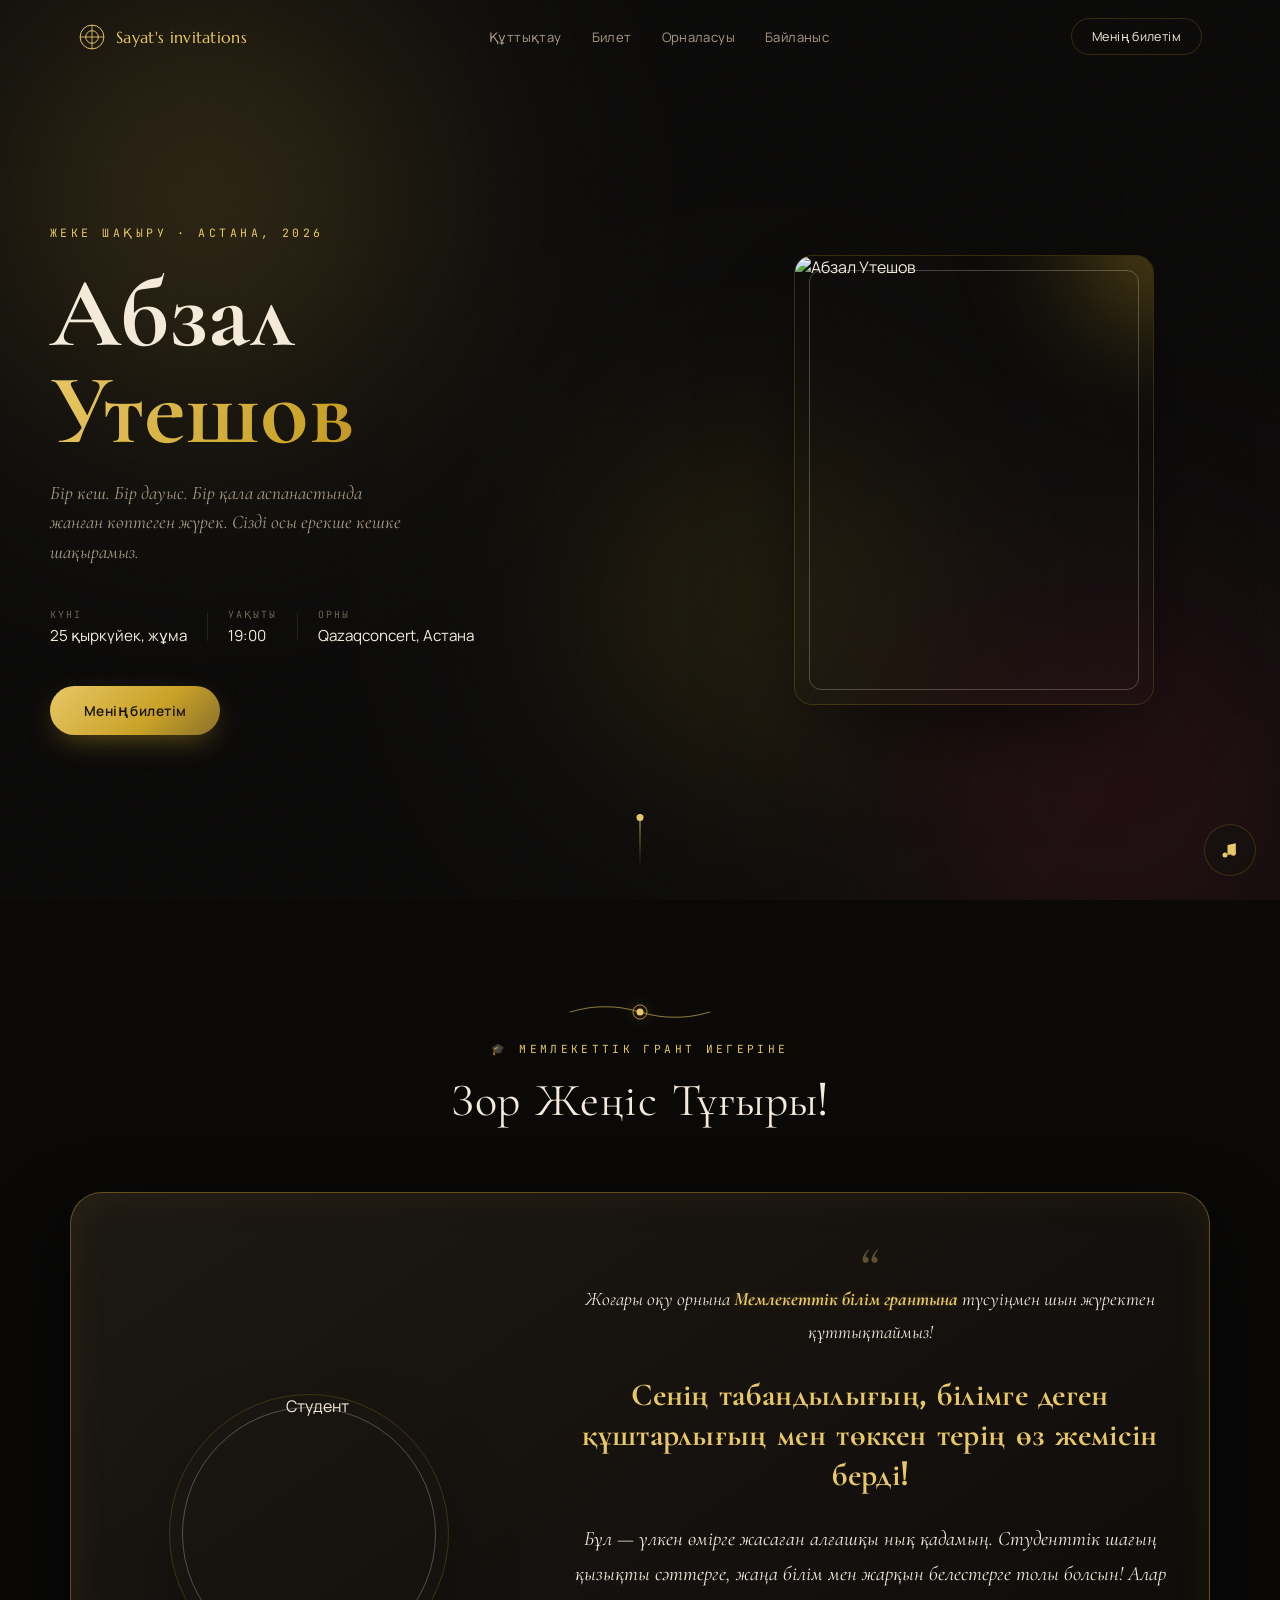
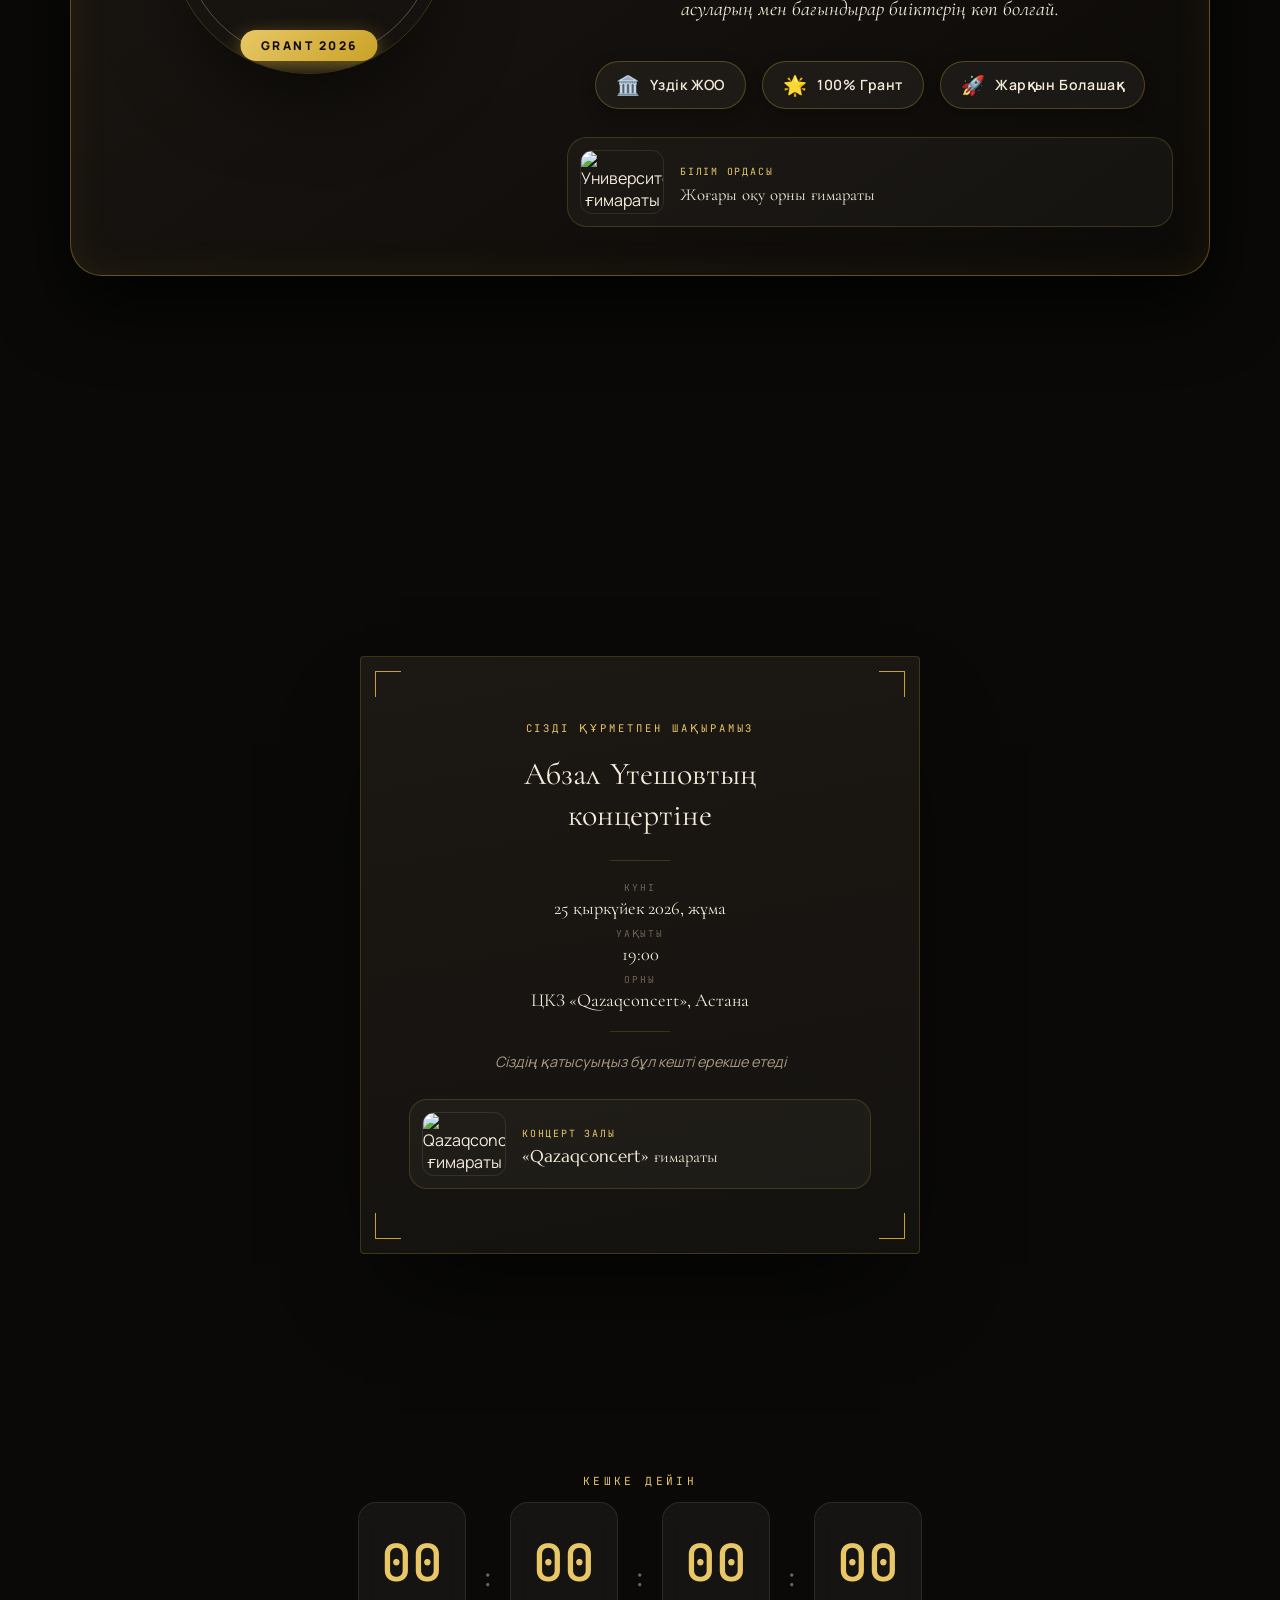
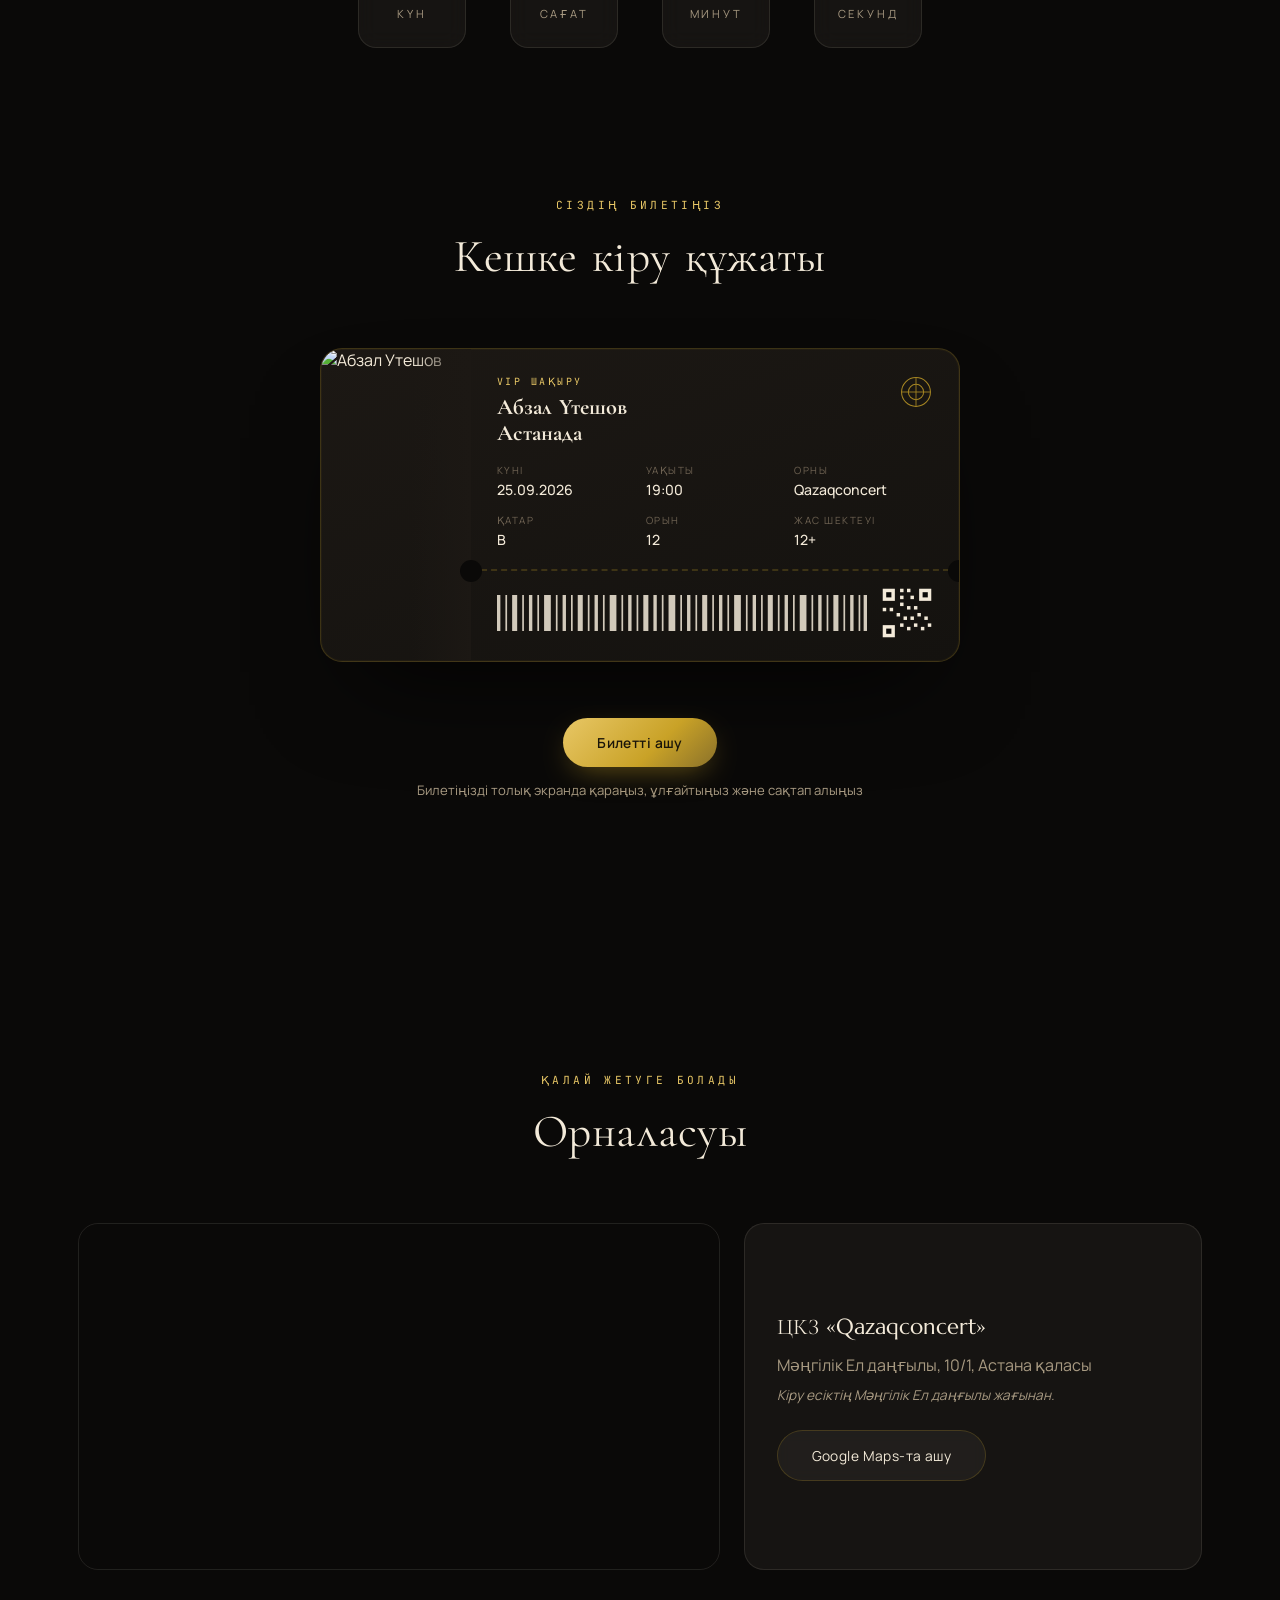
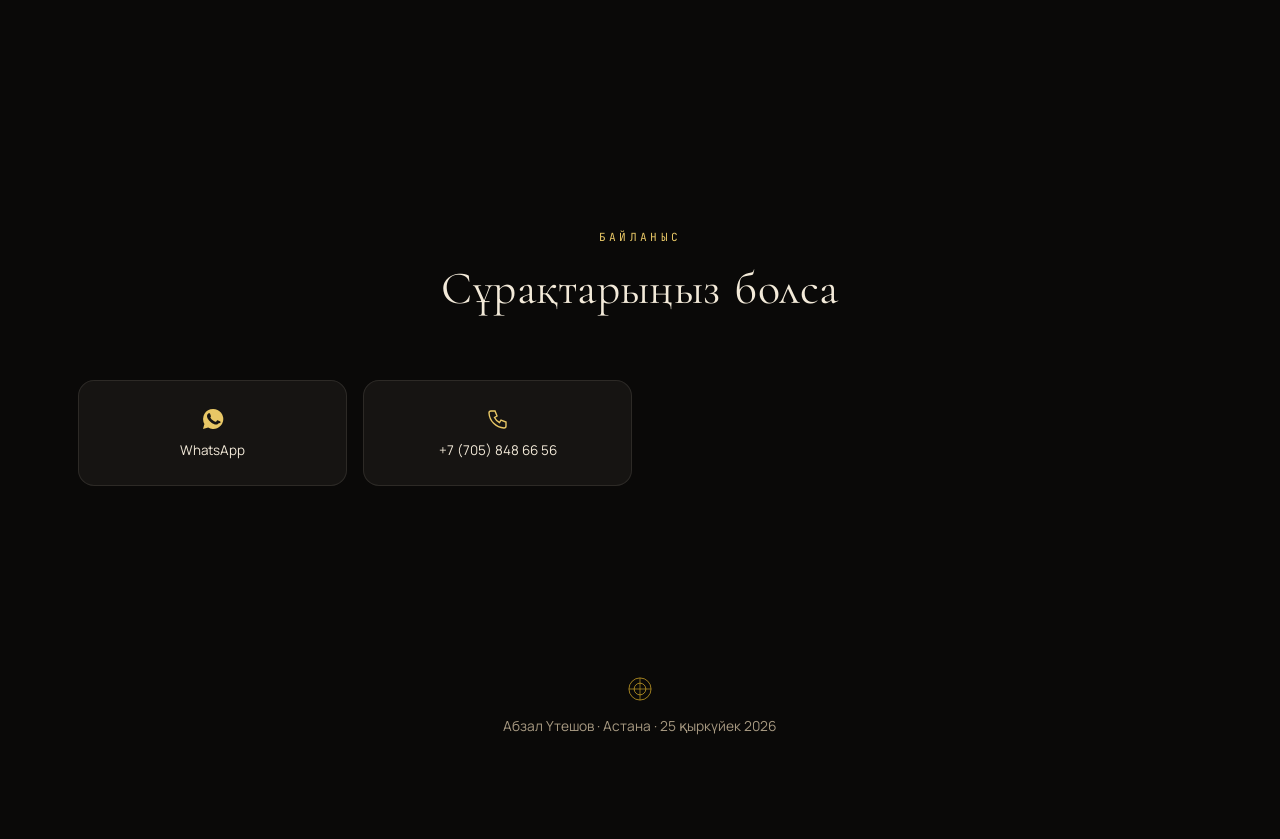
==== index.html @ de67fb32 "Add files via upload" ====
<!DOCTYPE html>
<html lang="kk">
<head>
<meta charset="UTF-8">
<meta name="viewport" content="width=device-width, initial-scale=1.0">
<title>Абзал Утешов — Астанада | Жеке шақыру</title>
<meta name="description" content="Абзал Утешовтың Астанадағы концертіне арналған жеке VIP шақыру.">
<link rel="preconnect" href="https://fonts.googleapis.com">
<link rel="preconnect" href="https://fonts.gstatic.com" crossorigin>
<link href="https://fonts.googleapis.com/css2?family=Marcellus&family=Cormorant+Garamond:ital,wght@0,400;0,500;0,600;1,500&family=Manrope:wght@300;400;500;600;700&family=JetBrains+Mono:wght@400;500&display=swap" rel="stylesheet">
<link rel="stylesheet" href="style.css">

<style>
  .congrats-section {
    position: relative;
    padding: 100px 20px;
    text-align: center;
  }
  
  .congrats-ornament {
    display: flex;
    justify-content: center;
    margin-bottom: 18px;
    opacity: 0.9;
    filter: drop-shadow(0 0 8px rgba(212, 175, 55, 0.4));
  }

  .luxury-grant-card {
    position: relative;
    background: linear-gradient(145deg, rgba(32, 27, 22, 0.9), rgba(12, 10, 8, 0.98));
    border: 1px solid rgba(212, 175, 55, 0.4);
    border-radius: 32px;
    padding: 48px 36px;
    box-shadow: 0 30px 70px rgba(0, 0, 0, 0.8), inset 0 0 40px rgba(212, 175, 55, 0.08);
    backdrop-filter: blur(16px);
  }

  .grant-badge-floating {
    position: absolute;
    bottom: 12px;
    left: 50%;
    transform: translateX(-50%);
    background: linear-gradient(135deg, var(--gold-light), var(--gold));
    color: #0d0a05;
    font-family: var(--font-body);
    font-weight: 800;
    font-size: 0.75rem;
    letter-spacing: 2.5px;
    padding: 7px 20px;
    border-radius: 24px;
    box-shadow: 0 6px 20px rgba(212, 175, 55, 0.5);
    white-space: nowrap;
    text-transform: uppercase;
  }

  .fh-quote-icon {
    font-family: var(--font-display);
    font-size: 4rem;
    line-height: 1;
    color: var(--gold-light);
    opacity: 0.35;
    margin-bottom: -22px;
  }

  .highlight-text {
    font-size: 1.2rem !important;
    color: var(--ivory) !important;
  }

  .highlight-text strong {
    color: var(--gold-light);
    font-weight: 700;
    text-shadow: 0 0 10px rgba(212, 175, 55, 0.3);
  }

  .grant-features {
    display: flex;
    justify-content: center;
    gap: 16px;
    margin-top: 34px;
    flex-wrap: wrap;
  }

  .gf-item {
    display: flex;
    align-items: center;
    gap: 10px;
    background: rgba(248, 244, 235, 0.05);
    border: 1px solid rgba(212, 175, 55, 0.3);
    padding: 10px 20px;
    border-radius: 30px;
    transition: all 0.35s ease;
    box-shadow: 0 4px 15px rgba(0, 0, 0, 0.3);
  }

  .gf-item:hover {
    border-color: var(--gold-light);
    background: rgba(212, 175, 55, 0.15);
    transform: translateY(-3px);
    box-shadow: 0 8px 20px rgba(212, 175, 55, 0.25);
  }

  .gf-icon {
    font-size: 1.2rem;
  }

  .gf-text {
    font-size: 0.88rem;
    color: var(--ivory);
    font-weight: 600;
    letter-spacing: 0.6px;
  }
</style>
</head>
<body>

<div class="preloader" id="preloader">
  <svg class="preloader-shanyrak" viewBox="0 0 200 200" width="120" height="120">
    <circle cx="100" cy="100" r="86" class="pl-ring pl-ring-1"/>
    <circle cx="100" cy="100" r="60" class="pl-ring pl-ring-2"/>
    <g class="pl-spokes">
      <line x1="100" y1="14" x2="100" y2="186"/>
      <line x1="14" y1="100" x2="186" y2="100"/>
      <line x1="38" y1="38" x2="162" y2="162"/>
      <line x1="162" y1="38" x2="38" y2="162"/>
    </g>
  </svg>
  <p class="preloader-label">Шақыру дайындалуда</p>
</div>

<div class="scroll-progress" id="scrollProgress"></div>

<div class="cursor-glow" id="cursorGlow"></div>

<div class="aurora-bg" aria-hidden="true">
  <div class="aurora-blob a1"></div>
  <div class="aurora-blob a2"></div>
  <div class="aurora-blob a3"></div>
  <div class="grain"></div>
</div>

<nav class="site-nav" id="siteNav">
  <div class="nav-inner">
    <a href="#hero" class="nav-emblem" aria-label="Басты бетке оралу">
      <svg viewBox="0 0 40 40" width="28" height="28"><circle cx="20" cy="20" r="17" fill="none" stroke="currentColor" stroke-width="1.4"/><circle cx="20" cy="20" r="9" fill="none" stroke="currentColor" stroke-width="1.4"/><line x1="20" y1="3" x2="20" y2="37" stroke="currentColor" stroke-width="1.2"/><line x1="3" y1="20" x2="37" y2="20" stroke="currentColor" stroke-width="1.2"/></svg>
      <span>Sayat's invitations</span>
    </a>
    <div class="nav-links">
      <a href="#congrats">Құттықтау</a>
      <a href="#ticket">Билет</a>
      <a href="#location">Орналасуы</a>
      <a href="#contact">Байланыс</a>
    </div>
    <a href="#ticket" class="nav-cta">Менің билетім</a>
  </div>
</nav>

<header class="hero" id="hero">
  <div class="hero-particles" id="heroParticles"></div>
  <div class="hero-inner">
    <div class="hero-copy" data-reveal>
      <p class="eyebrow">Жеке шақыру · Астана, 2026</p>
      <h1 class="hero-title">
        <span class="hero-title-line">Абзал</span>
        <span class="hero-title-line hero-title-accent">Утешов</span>
      </h1>
      <p class="hero-subtitle">Бір кеш. Бір дауыс. Бір қала аспанастында жанған көптеген жүрек. Сізді осы ерекше кешке шақырамыз.</p>
      <div class="hero-meta">
        <div class="hero-meta-item">
          <span class="hmi-label">Күні</span>
          <span class="hmi-value" id="heroDate">25 қыркүйек, жұма</span>
        </div>
        <div class="hero-meta-sep"></div>
        <div class="hero-meta-item">
          <span class="hmi-label">Уақыты</span>
          <span class="hmi-value">19:00</span>
        </div>
        <div class="hero-meta-sep"></div>
        <div class="hero-meta-item">
          <span class="hmi-label">Орны</span>
          <span class="hmi-value">Qazaqconcert, Астана</span>
        </div>
      </div>
      <div class="hero-actions">
        <a href="#ticket" class="btn btn-gold"><span>Менің билетім</span></a>
      </div>
    </div>
    <div class="hero-portrait" data-reveal>
      <div class="portrait-frame">
        <img src="https://avatars.yandex.net/get-music-content/17681324/861a19ce.p.18951650/1000x1000" alt="Абзал Утешов" id="artistPortrait" onerror="this.onerror=null;this.src='assets/images/artist-placeholder.svg';">
        <div class="portrait-glow"></div>
        <div class="portrait-ring"></div>
      </div>
    </div>
  </div>
  <a class="scroll-hint" href="#congrats" aria-label="Төмен қарай жылжу">
    <span></span>
  </a>
</header>

<section class="congrats-section" id="congrats">
  <div class="congrats-ornament" data-reveal>
    <svg viewBox="0 0 160 24" width="140" height="24" fill="none">
      <path d="M0,12 Q40,0 80,12 T160,12" stroke="var(--gold-light)" stroke-width="1.2" opacity="0.6"/>
      <circle cx="80" cy="12" r="4" fill="var(--gold-light)"/>
      <circle cx="80" cy="12" r="8" stroke="var(--gold)" stroke-width="1" fill="none"/>
    </svg>
  </div>

  <p class="section-eyebrow" data-reveal>🎓 Мемлекеттік грант иегеріне</p>
  <h2 class="section-title" data-reveal>Зор Жеңіс Тұғыры!</h2>

  <div class="for-her-wrap luxury-grant-card" data-reveal>
    <div class="fh-portrait">
      <div class="fh-frame">
        <img src="https://img.magnific.com/free-photo/school-boy-with-book-park_23-2148199240.jpg?semt=ais_hybrid" alt="Студент" id="studentPortrait">
        <div class="fh-ring"></div>
        <div class="grant-badge-floating">
          <span>GRANT 2026</span>
        </div>
      </div>
    </div>

    <div class="fh-note">
      <div class="fh-quote-icon">“</div>
      <p class="fh-line highlight-text">
        Жоғары оқу орнына <strong>Мемлекеттік білім грантына</strong> түсуіңмен шын жүректен құттықтаймыз!
      </p>

      <h3 class="fh-quote">
        Сенің табандылығың, білімге деген құштарлығың мен төккен терің өз жемісін берді!
      </h3>

      <p class="fh-line">
        Бұл — үлкен өмірге жасаған алғашқы нық қадамың. Студенттік шағың қызықты сәттерге, жаңа білім мен жарқын белестерге толы болсын! Алар асуларың мен бағындырар биіктерің көп болғай.
      </p>

      <div class="grant-features">
        <div class="gf-item">
          <span class="gf-icon">🏛️</span>
          <span class="gf-text">Үздік ЖОО</span>
        </div>
        <div class="gf-item">
          <span class="gf-icon">🌟</span>
          <span class="gf-text">100% Грант</span>
        </div>
        <div class="gf-item">
          <span class="gf-icon">🚀</span>
          <span class="gf-text">Жарқын Болашақ</span>
        </div>
      </div>

      <div class="univ-card-preview" id="openUnivModalBtn">
        <div class="univ-thumb-wrap">
          <img src="https://static.tildacdn.com/tild6266-6464-4830-b631-306262373565/9b26e61a-e3c4-4893-b.jpg" alt="Университет ғимараты" class="univ-thumb-img">
          <div class="univ-overlay">
            <span class="univ-zoom-icon">🔍</span>
            <span>Толық көру</span>
          </div>
        </div>
        <div class="univ-details">
          <span class="univ-tag">Білім Ордасы</span>
          <h4 class="univ-name">Жоғары оқу орны ғимараты</h4>
        </div>
      </div>

    </div>
  </div>
</section>


<div class="modal univ-modal" id="univModal" aria-hidden="true">
  <div class="modal-backdrop" id="closeUnivModalBackdrop"></div>
  <div class="modal-panel univ-modal-panel">
    <button class="modal-close" id="closeUnivModalBtn" aria-label="Жабу">×</button>
    <div class="univ-modal-body">
      <img src="https://static.tildacdn.com/tild6266-6464-4830-b631-306262373565/9b26e61a-e3c4-4893-b.jpg" alt="Университет ғимараты" class="univ-full-img">
      <div class="univ-modal-caption">
        <h3>Университет кампусы</h3>
        <p>Мемлекеттік білім гранты бойынша білім алатын оқу орны</p>
      </div>
    </div>
  </div>
</div>

<section class="invite-section" id="invite">
  <p class="section-eyebrow" data-reveal>Естелікке</p>
  <h2 class="section-title" data-reveal>Шақыру билеті</h2>

  <div class="invite-card" data-reveal>
    <div class="ic-corner ic-tl"></div>
    <div class="ic-corner ic-tr"></div>
    <div class="ic-corner ic-bl"></div>
    <div class="ic-corner ic-br"></div>
    <p class="ic-eyebrow">Сізді құрметпен шақырамыз</p>
    <h3 class="ic-name">Абзал Үтешовтың<br>концертіне</h3>
    <div class="ic-rule"></div>
    <p class="ic-line"><span>Күні</span>25 қыркүйек 2026, жұма</p>
    <p class="ic-line"><span>Уақыты</span>19:00</p>
    <p class="ic-line"><span>Орны</span>ЦКЗ «Qazaqconcert», Астана</p>
    <div class="ic-rule"></div>
    <p class="ic-footer">Сіздің қатысуыңыз бұл кешті ерекше етеді</p>

    <div class="venue-card-preview" id="openQazaqconcertModalBtn">
      <div class="venue-thumb-wrap">
        <img src="https://www.onetwotrip.com/ru/blog/wp-content/uploads/2024/06/7-7.jpg" alt="Qazaqconcert ғимараты" class="venue-thumb-img">
        <div class="venue-overlay">
          <span class="venue-zoom-icon">🔍</span>
          <span>Толық көру</span>
        </div>
      </div>
      <div class="venue-details">
        <span class="venue-tag">Концерт Залы</span>
        <h4 class="venue-name">«Qazaqconcert» ғимараты</h4>
      </div>
    </div>
  </div>
</section>


<div class="modal venue-modal" id="qazaqconcertModal" aria-hidden="true">
  <div class="modal-backdrop" id="closeQazaqconcertModalBackdrop"></div>
  <div class="modal-panel venue-modal-panel">
    <button class="modal-close" id="closeQazaqconcertModalBtn" aria-label="Жабу">×</button>
    <div class="venue-modal-body">
      <img src="https://www.onetwotrip.com/ru/blog/wp-content/uploads/2024/06/7-7.jpg" alt="ЦКЗ Qazaqconcert" class="venue-full-img">
      <div class="venue-modal-caption">
        <h3>«Qazaqconcert» Орталық концерт залы</h3>
        <p>Астана қаласы, Мәңгілік Ел даңғылы, 10/1</p>
      </div>
    </div>
  </div>
</div>

<section class="countdown-section" id="countdown">
  <p class="section-eyebrow" data-reveal>Кешке дейін</p>
  <div class="countdown-grid" data-reveal>
    <div class="cd-unit">
      <span class="cd-number" id="cdDays">00</span>
      <span class="cd-label">күн</span>
    </div>
    <div class="cd-divider">:</div>
    <div class="cd-unit">
      <span class="cd-number" id="cdHours">00</span>
      <span class="cd-label">сағат</span>
    </div>
    <div class="cd-divider">:</div>
    <div class="cd-unit">
      <span class="cd-number" id="cdMinutes">00</span>
      <span class="cd-label">минут</span>
    </div>
    <div class="cd-divider">:</div>
    <div class="cd-unit">
      <span class="cd-number" id="cdSeconds">00</span>
      <span class="cd-label">секунд</span>
    </div>
  </div>
</section>



<section class="ticket-section" id="ticket">
  <p class="section-eyebrow" data-reveal>Сіздің билетіңіз</p>
  <h2 class="section-title" data-reveal>Кешке кіру құжаты</h2>

  <div class="ticket-wrap" data-reveal>
    <div class="ticket-card">
      <div class="ticket-photo">
        <img src="https://avatars.yandex.net/get-music-content/17681324/861a19ce.p.18951650/1000x1000" alt="Абзал Утешов" onerror="this.onerror=null;this.src='assets/images/artist-placeholder.svg';">
      </div>
      <div class="ticket-body">
        <div class="ticket-top">
          <div>
            <p class="ticket-kicker">VIP шақыру</p>
            <h3 class="ticket-title">Абзал Үтешов<br>Астанада</h3>
          </div>
          <div class="ticket-logo">
            <svg viewBox="0 0 40 40" width="34" height="34"><circle cx="20" cy="20" r="17" fill="none" stroke="currentColor" stroke-width="1.2"/><circle cx="20" cy="20" r="9" fill="none" stroke="currentColor" stroke-width="1.2"/><line x1="20" y1="3" x2="20" y2="37" stroke="currentColor" stroke-width="1"/><line x1="3" y1="20" x2="37" y2="20" stroke="currentColor" stroke-width="1"/></svg>
          </div>
        </div>
        <div class="ticket-grid">
          <div><span class="tg-label">Күні</span><span class="tg-value">25.09.2026</span></div>
          <div><span class="tg-label">Уақыты</span><span class="tg-value">19:00</span></div>
          <div><span class="tg-label">Орны</span><span class="tg-value">Qazaqconcert</span></div>
          <div><span class="tg-label">Қатар</span><span class="tg-value">B</span></div>
          <div><span class="tg-label">Орын</span><span class="tg-value">12</span></div>
          <div><span class="tg-label">Жас шектеуі</span><span class="tg-value">12+</span></div>
        </div>
        <div class="ticket-perf" aria-hidden="true"></div>
        <div class="ticket-bottom">
          <div class="barcode" aria-hidden="true">
            <svg viewBox="0 0 220 46" preserveAspectRatio="none"><g fill="currentColor"><rect x="0" y="0" width="2" height="46"/><rect x="5" y="0" width="1" height="46"/><rect x="9" y="0" width="3" height="46"/><rect x="15" y="0" width="1" height="46"/><rect x="19" y="0" width="2" height="46"/><rect x="24" y="0" width="1" height="46"/><rect x="28" y="0" width="4" height="46"/><rect x="35" y="0" width="1" height="46"/><rect x="39" y="0" width="2" height="46"/><rect x="44" y="0" width="1" height="46"/><rect x="48" y="0" width="3" height="46"/><rect x="54" y="0" width="1" height="46"/><rect x="58" y="0" width="2" height="46"/><rect x="63" y="0" width="1" height="46"/><rect x="67" y="0" width="4" height="46"/><rect x="74" y="0" width="1" height="46"/><rect x="78" y="0" width="2" height="46"/><rect x="83" y="0" width="1" height="46"/><rect x="87" y="0" width="3" height="46"/><rect x="93" y="0" width="2" height="46"/><rect x="98" y="0" width="1" height="46"/><rect x="102" y="0" width="4" height="46"/><rect x="109" y="0" width="1" height="46"/><rect x="113" y="0" width="2" height="46"/><rect x="118" y="0" width="1" height="46"/><rect x="122" y="0" width="3" height="46"/><rect x="128" y="0" width="1" height="46"/><rect x="132" y="0" width="2" height="46"/><rect x="137" y="0" width="1" height="46"/><rect x="141" y="0" width="4" height="46"/><rect x="148" y="0" width="1" height="46"/><rect x="152" y="0" width="2" height="46"/><rect x="157" y="0" width="1" height="46"/><rect x="161" y="0" width="3" height="46"/><rect x="167" y="0" width="1" height="46"/><rect x="171" y="0" width="2" height="46"/><rect x="176" y="0" width="1" height="46"/><rect x="180" y="0" width="4" height="46"/><rect x="187" y="0" width="1" height="46"/><rect x="191" y="0" width="2" height="46"/><rect x="196" y="0" width="1" height="46"/><rect x="200" y="0" width="3" height="46"/><rect x="206" y="0" width="1" height="46"/><rect x="210" y="0" width="2" height="46"/><rect x="215" y="0" width="1" height="46"/><rect x="218" y="0" width="2" height="46"/></g></svg>
          </div>
          <div class="qr-placeholder" aria-hidden="true">
            <svg viewBox="0 0 60 60"><rect width="60" height="60" fill="none"/><g fill="currentColor"><rect x="2" y="2" width="14" height="14"/><rect x="44" y="2" width="14" height="14"/><rect x="2" y="44" width="14" height="14"/><rect x="6" y="6" width="6" height="6" fill="var(--bg)"/><rect x="48" y="6" width="6" height="6" fill="var(--bg)"/><rect x="6" y="48" width="6" height="6" fill="var(--bg)"/><rect x="22" y="2" width="4" height="4"/><rect x="30" y="2" width="4" height="4"/><rect x="22" y="10" width="4" height="4"/><rect x="34" y="10" width="4" height="4"/><rect x="22" y="18" width="4" height="4"/><rect x="30" y="22" width="4" height="4"/><rect x="38" y="22" width="4" height="4"/><rect x="2" y="24" width="4" height="4"/><rect x="10" y="24" width="4" height="4"/><rect x="18" y="30" width="4" height="4"/><rect x="26" y="34" width="4" height="4"/><rect x="34" y="34" width="4" height="4"/><rect x="42" y="30" width="4" height="4"/><rect x="50" y="34" width="4" height="4"/><rect x="22" y="42" width="4" height="4"/><rect x="30" y="46" width="4" height="4"/><rect x="38" y="42" width="4" height="4"/><rect x="46" y="46" width="4" height="4"/><rect x="54" y="42" width="4" height="4"/></g></svg>
          </div>
        </div>
      </div>
    </div>
  </div>

  <div class="ticket-open-cta" data-reveal>
    <button class="btn btn-gold" id="openTicketBtn"><span>Билетті ашу</span></button>
    <p class="ticket-hint">Билетіңізді толық экранда қараңыз, ұлғайтыңыз және сақтап алыңыз</p>
  </div>
</section>

<section class="location-section" id="location">
  <p class="section-eyebrow" data-reveal>Қалай жетуге болады</p>
  <h2 class="section-title" data-reveal>Орналасуы</h2>
  <div class="location-wrap" data-reveal>
    <div class="location-map">
      <iframe
        title="Qazaqconcert, Астана"
        src="https://www.google.com/maps?q=%D0%9C%D3%99%D2%A3%D0%B3%D1%96%D0%BB%D1%96%D0%BA%20%D0%95%D0%BB%20%D0%B4%D0%B0%D2%A3%D2%93%D1%8B%D0%BB%D1%8B%2010%2F1%2C%20%D0%90%D1%81%D1%82%D0%B0%D0%BD%D0%B0&output=embed"
        loading="lazy"
        referrerpolicy="no-referrer-when-downgrade">
      </iframe>
    </div>
    <div class="location-info">
      <h3>ЦКЗ «Qazaqconcert»</h3>
      <p>Мәңгілік Ел даңғылы, 10/1, Астана қаласы</p>
      <p class="location-note">Кіру есіктің Мәңгілік Ел даңғылы жағынан.</p>
      <a class="btn btn-ghost" href="https://www.google.com/maps/search/?api=1&query=%D0%9C%D3%99%D2%A3%D0%B3%D1%96%D0%BB%D1%96%D0%BA%20%D0%95%D0%BB%20%D0%B4%D0%B0%D2%A3%D2%93%D1%8B%D0%BB%D1%8B%2010%2F1%2C%20%D0%90%D1%81%D1%82%D0%B0%D0%BD%D0%B0" target="_blank" rel="noopener"><span>Google Maps-та ашу</span></a>
    </div>
  </div>
</section>



<section class="contact-section" id="contact">
  <p class="section-eyebrow" data-reveal>Байланыс</p>
  <h2 class="section-title" data-reveal>Сұрақтарыңыз болса</h2>
  <div class="contact-grid" data-reveal>
    <a class="contact-btn" href="https://wa.me/77058486656" target="_blank" rel="noopener">
      <span class="cb-icon"><svg viewBox="0 0 24 24" fill="currentColor"><path d="M12 2a10 10 0 00-8.6 15L2 22l5.2-1.4A10 10 0 1012 2zm5.6 14.2c-.2.6-1.3 1.2-1.9 1.3-.5.1-1.1.1-1.7-.1-.4-.1-1-.3-1.7-.6-3-1.3-5-4.3-5.1-4.5-.1-.2-1.2-1.6-1.2-3.1s.8-2.2 1.1-2.5c.3-.3.6-.4.8-.4h.6c.2 0 .4 0 .6.5.2.6.7 2 .8 2.1.1.2.1.4 0 .6-.1.2-.2.3-.3.5-.2.2-.3.4-.1.7.2.3.9 1.5 2 2.4 1.3 1.2 2.4 1.6 2.8 1.7.3.1.5.1.7-.1.2-.2.8-.9 1-1.2.2-.3.4-.3.7-.2.3.1 1.8.9 2.1 1 .3.2.5.2.6.3.1.2.1.7-.1 1.3z"/></svg></span>
      <span>WhatsApp</span>
    </a>

    <a class="contact-btn" href="tel:+77058486656">
      <span class="cb-icon"><svg viewBox="0 0 24 24" fill="none" stroke="currentColor" stroke-width="1.4"><path d="M5 4h4l2 5-2.5 1.5a11 11 0 005 5L15 13l5 2v4a2 2 0 01-2 2A16 16 0 013 6a2 2 0 012-2z"/></svg></span>
      <span>+7 (705) 848 66 56</span>
    </a>
  </div>
</section>

<footer class="site-footer">
  <div class="footer-emblem">
    <svg viewBox="0 0 40 40" width="26" height="26"><circle cx="20" cy="20" r="17" fill="none" stroke="currentColor" stroke-width="1.2"/><circle cx="20" cy="20" r="9" fill="none" stroke="currentColor" stroke-width="1.2"/><line x1="20" y1="3" x2="20" y2="37" stroke="currentColor" stroke-width="1"/><line x1="3" y1="20" x2="37" y2="20" stroke="currentColor" stroke-width="1"/></svg>
  </div>
  <p>Абзал Үтешов · Астана · 25 қыркүйек 2026</p>
</footer>

<button class="music-fab" id="musicFab" aria-label="Музыканы қосу/өшіру">
  <svg class="music-on" viewBox="0 0 24 24" fill="currentColor"><path d="M9 18V6l10-2v12"/><circle cx="6" cy="18" r="3"/><circle cx="16" cy="16" r="3"/></svg>
  <span class="music-bars"><i></i><i></i><i></i></span>
</button>

<button class="fab-top" id="fabTop" aria-label="Жоғарыға оралу">
  <svg viewBox="0 0 24 24" fill="none" stroke="currentColor" stroke-width="1.6"><path d="M12 19V5M5 12l7-7 7 7"/></svg>
</button>

<audio id="bgMusic" loop preload="none">
  <source src="1.mp3" type="audio/mpeg">
</audio>

<div class="modal ticket-modal" id="ticketModal" aria-hidden="true">
  <div class="modal-backdrop" data-close></div>
  <div class="modal-panel">
    <button class="modal-close" data-close aria-label="Жабу">×</button>

    <div class="tm-stage" id="tmStage">
      <div class="tm-viewer" id="tmViewer">
        <div class="tm-viewer-toolbar">
          <button id="zoomOutBtn" aria-label="Кішірейту">−</button>
          <button id="zoomResetBtn" aria-label="Қалпына келтіру">100%</button>
          <button id="zoomInBtn" aria-label="Үлкейту">+</button>
          <a id="downloadBtn" class="btn btn-ghost btn-small" href="assets/tickets/ticket.jpg" download="abzal-uteshov-ticket.jpg"><span>Жүктеп алу</span></a>
        </div>
        <div class="tm-viewer-frame" id="tmViewerFrame">
          <img id="tmImage" src="assets/tickets/ticket.jpg" alt="Билет" onerror="this.onerror=null;this.src='assets/tickets/ticket-placeholder.svg';">
        </div>
      </div>
    </div>
  </div>
</div>

<canvas id="confettiCanvas" aria-hidden="true"></canvas>

<script src="script.js"></script>
</body>
</html>
---- style.css ----
/* =========================================================
   ABZAL UTESHOV — ASTANA · LUXURY INVITATION
   Design tokens
   ========================================================= */
:root{
  --bg: #0a0908;
  --bg-elevated: #14120f;
  --bg-elevated-2: #1c1814;
  --gold: #c9a227;
  --gold-light: #e8c766;
  --gold-dim: #8a712a;
  --wine: #6d1b2b;
  --wine-light: #9c3247;
  --ivory: #f3ead9;
  --muted: #a89a82;
  --muted-dim: #6f6353;
  --glass: rgba(243,234,217,0.05);
  --glass-strong: rgba(243,234,217,0.09);
  --border: rgba(201,162,39,0.22);
  --border-soft: rgba(243,234,217,0.10);

  --font-display: 'Marcellus', 'Cormorant Garamond', serif;
  --font-serif: 'Cormorant Garamond', serif;
  --font-body: 'Manrope', sans-serif;
  --font-mono: 'JetBrains Mono', monospace;

  --ease: cubic-bezier(.22,1,.36,1);
  --container: 1180px;
}

*,*::before,*::after{ box-sizing: border-box; }
html{ scroll-behavior: smooth; }
body{
  margin:0;
  background: var(--bg);
  color: var(--ivory);
  font-family: var(--font-body);
  font-weight: 400;
  -webkit-font-smoothing: antialiased;
  overflow-x: hidden;
}
img{ max-width:100%; display:block; }
a{ color:inherit; text-decoration:none; }
button{ font-family: inherit; cursor:pointer; background:none; border:none; color:inherit; }
ul{ margin:0; padding:0; list-style:none; }

@media (prefers-reduced-motion: reduce){
  *{ animation-duration: 0.01ms !important; animation-iteration-count: 1 !important; transition-duration: 0.01ms !important; scroll-behavior:auto !important; }
}

:focus-visible{ outline: 1.5px solid var(--gold-light); outline-offset: 3px; }

/* =========================================================
   Aurora background + grain
   ========================================================= */
.aurora-bg{
  position: fixed; inset:0; z-index:-2; overflow:hidden; pointer-events:none;
}
.aurora-blob{
  position:absolute; border-radius:50%; filter: blur(90px); opacity:.35; mix-blend-mode: screen;
  animation: drift 26s ease-in-out infinite;
}
.a1{ width:52vw; height:52vw; background: radial-gradient(circle, var(--gold-dim), transparent 70%); top:-15%; left:-10%; animation-delay:0s; }
.a2{ width:46vw; height:46vw; background: radial-gradient(circle, var(--wine), transparent 70%); bottom:-20%; right:-10%; animation-delay:-8s; }
.a3{ width:38vw; height:38vw; background: radial-gradient(circle, var(--gold), transparent 72%); top:40%; left:40%; opacity:.18; animation-delay:-16s; }
@keyframes drift{
  0%,100%{ transform: translate(0,0) scale(1); }
  50%{ transform: translate(4%, -3%) scale(1.08); }
}
.grain{
  position:absolute; inset:-100%; opacity:.035; pointer-events:none;
  background-image: url("data:image/svg+xml,%3Csvg xmlns='http://www.w3.org/2000/svg' width='120' height='120'%3E%3Cfilter id='n'%3E%3CfeTurbulence type='fractalNoise' baseFrequency='0.9' numOctaves='2' stitchTiles='stitch'/%3E%3C/filter%3E%3Crect width='100%25' height='100%25' filter='url(%23n)'/%3E%3C/svg%3E");
}

/* =========================================================
   Preloader
   ========================================================= */
.preloader{
  position: fixed; inset:0; z-index: 999; background: var(--bg);
  display:flex; flex-direction:column; align-items:center; justify-content:center; gap:22px;
  transition: opacity .8s var(--ease), visibility .8s var(--ease);
}
.preloader.done{ opacity:0; visibility:hidden; }
.preloader-shanyrak{ color: var(--gold); }
.pl-ring{ fill:none; stroke:currentColor; stroke-width:1; opacity:.7; transform-origin:100px 100px; }
.pl-ring-1{ animation: spin 6s linear infinite; stroke-dasharray: 4 8; }
.pl-ring-2{ animation: spin 4s linear infinite reverse; stroke-dasharray: 2 6; opacity:.5; }
.pl-spokes line{ stroke: var(--gold-light); stroke-width: 1; opacity:.55; }
@keyframes spin{ to{ transform: rotate(360deg); } }
.preloader-label{
  font-family: var(--font-mono); font-size:.68rem; letter-spacing: .28em; text-transform:uppercase; color: var(--muted);
}

/* =========================================================
   Scroll progress + cursor glow
   ========================================================= */
.scroll-progress{
  position: fixed; top:0; left:0; height:2px; width:0%; z-index: 500;
  background: linear-gradient(90deg, var(--wine-light), var(--gold-light));
}
.cursor-glow{
  position: fixed; width: 420px; height:420px; border-radius:50%; pointer-events:none; z-index:1;
  background: radial-gradient(circle, rgba(201,162,39,0.10), transparent 70%);
  transform: translate(-50%,-50%); left:50%; top:50%;
  transition: opacity .3s ease; opacity:0;
}
@media (hover:hover){ .cursor-glow.active{ opacity:1; } }

/* =========================================================
   Nav
   ========================================================= */
.site-nav{
  position: fixed; top:0; left:0; right:0; z-index: 300;
  padding: 18px 0; transition: background .4s var(--ease), padding .4s var(--ease), border-color .4s var(--ease);
  border-bottom: 1px solid transparent;
}
.site-nav.scrolled{
  background: rgba(10,9,8,0.72); backdrop-filter: blur(16px); -webkit-backdrop-filter: blur(16px);
  border-bottom-color: var(--border-soft); padding: 12px 0;
}
.nav-inner{
  max-width: var(--container); margin:0 auto; padding:0 28px;
  display:flex; align-items:center; justify-content:space-between; gap:24px;
}
.nav-emblem{ display:flex; align-items:center; gap:10px; color: var(--gold-light); font-family: var(--font-display); font-size:1rem; letter-spacing:.02em; }
.nav-links{ display:flex; gap:30px; }
.nav-links a{ font-size:.82rem; letter-spacing:.03em; color: var(--muted); transition: color .3s ease; position:relative; }
.nav-links a::after{ content:''; position:absolute; left:0; bottom:-6px; width:0; height:1px; background: var(--gold-light); transition: width .3s var(--ease); }
.nav-links a:hover{ color: var(--ivory); }
.nav-links a:hover::after{ width:100%; }
.nav-cta{
  border:1px solid var(--border); padding:9px 20px; border-radius:999px; font-size:.78rem; letter-spacing:.03em;
  transition: all .35s var(--ease);
}
.nav-cta:hover{ background: var(--gold); color:#1a1509; border-color: var(--gold); }
@media (max-width: 860px){ .nav-links{ display:none; } }

/* =========================================================
   Buttons
   ========================================================= */
.btn{
  position:relative; display:inline-flex; align-items:center; justify-content:center;
  padding: 15px 34px; border-radius: 999px; font-size:.86rem; letter-spacing:.03em;
  overflow:hidden; isolation:isolate; transition: transform .4s var(--ease), box-shadow .4s var(--ease);
}
.btn span{ position:relative; z-index:2; }
.btn-gold{
  background: linear-gradient(135deg, var(--gold-light), var(--gold) 60%, var(--gold-dim));
  color:#1a1509; font-weight:600;
  box-shadow: 0 10px 30px -10px rgba(201,162,39,.55);
}
.btn-gold:hover{ transform: translateY(-2px); box-shadow: 0 16px 40px -8px rgba(201,162,39,.7); }
.btn-gold::before{
  content:''; position:absolute; inset:0; z-index:1;
  background: linear-gradient(120deg, transparent 30%, rgba(255,255,255,.55) 50%, transparent 70%);
  transform: translateX(-120%); transition: transform .7s var(--ease);
}
.btn-gold:hover::before{ transform: translateX(120%); }
.btn-ghost{
  border:1px solid var(--border); color: var(--ivory); background: var(--glass); backdrop-filter: blur(6px);
}
.btn-ghost:hover{ border-color: var(--gold-light); background: var(--glass-strong); transform: translateY(-2px); }
.btn-small{ padding: 9px 18px; font-size:.74rem; }

/* =========================================================
   Section scaffolding
   ========================================================= */
section{ position: relative; padding: 130px 28px; max-width: var(--container); margin: 0 auto; }
.section-eyebrow{
  text-align:center; font-family: var(--font-mono); font-size:.7rem; letter-spacing:.3em; text-transform:uppercase;
  color: var(--gold-light); margin: 0 0 14px;
}
.section-title{
  text-align:center; font-family: var(--font-display); font-size: clamp(1.9rem, 3.6vw, 2.9rem); font-weight:400;
  color: var(--ivory); margin: 0 0 64px; letter-spacing:.01em;
}

[data-reveal]{ opacity:0; transform: translateY(28px); transition: opacity .9s var(--ease), transform .9s var(--ease); }
[data-reveal].in{ opacity:1; transform: translateY(0); }

/* =========================================================
   HERO
   ========================================================= */
.hero{
  position: relative; min-height: 100svh; display:flex; align-items:center;
  padding: 140px 28px 80px; overflow:hidden;
}
.hero-particles{ position:absolute; inset:0; pointer-events:none; z-index:0; }
.hero-particles .p{
  position:absolute; border-radius:50%; background: var(--gold-light); opacity:.5;
  animation: float-up linear infinite;
}
@keyframes float-up{
  0%{ transform: translateY(0) translateX(0); opacity:0; }
  10%{ opacity:.6; }
  90%{ opacity:.5; }
  100%{ transform: translateY(-100vh) translateX(20px); opacity:0; }
}
.hero-inner{
  position:relative; z-index:2; max-width: var(--container); margin:0 auto; width:100%;
  display:grid; grid-template-columns: 1.1fr .9fr; gap: 40px; align-items:center;
}
.eyebrow{
  font-family: var(--font-mono); font-size:.72rem; letter-spacing:.3em; text-transform:uppercase; color: var(--gold-light);
  margin:0 0 22px;
}
.hero-title{ margin:0 0 22px; font-family: var(--font-display); line-height:.98; }
.hero-title-line{ display:block; font-size: clamp(3rem, 8vw, 6.2rem); color: var(--ivory); }
.hero-title-accent{
  background: linear-gradient(120deg, var(--gold-light), var(--gold) 45%, var(--wine-light));
  -webkit-background-clip:text; background-clip:text; color:transparent;
}
.hero-subtitle{ font-family: var(--font-serif); font-size:1.2rem; color: var(--muted); max-width:46ch; line-height:1.55; margin: 0 0 40px; font-style:italic; }
.hero-meta{ display:flex; align-items:center; gap:20px; margin-bottom:40px; flex-wrap:wrap; }
.hero-meta-item{ display:flex; flex-direction:column; gap:4px; }
.hmi-label{ font-family: var(--font-mono); font-size:.62rem; letter-spacing:.2em; text-transform:uppercase; color: var(--muted-dim); }
.hmi-value{ font-size:.95rem; color: var(--ivory); }
.hero-meta-sep{ width:1px; height:28px; background: var(--border-soft); }
.hero-actions{ display:flex; gap:16px; flex-wrap:wrap; }

.hero-portrait{ position:relative; display:flex; justify-content:center; }
.portrait-frame{
  position:relative; width: min(360px, 80vw); aspect-ratio: 4/5; border-radius: 18px; overflow:hidden;
  border: 1px solid var(--border);
  box-shadow: 0 40px 90px -30px rgba(0,0,0,.7);
}
.portrait-frame img{ width:100%; height:100%; object-fit:cover; }
.portrait-glow{
  position:absolute; inset:-40% -40% auto auto; width:70%; height:70%;
  background: radial-gradient(circle, rgba(201,162,39,.5), transparent 70%); filter: blur(50px); z-index:-1;
}
.portrait-ring{
  position:absolute; inset:14px; border:1px solid rgba(243,234,217,.25); border-radius:12px; pointer-events:none;
}
.scroll-hint{
  position:absolute; bottom: 34px; left:50%; transform: translateX(-50%); z-index:2;
  width:1px; height:52px; background: linear-gradient(var(--gold-light), transparent);
}
.scroll-hint span{
  position:absolute; top:0; left:-3px; width:7px; height:7px; border-radius:50%; background: var(--gold-light);
  animation: hint-drop 2.2s ease-in-out infinite;
}
@keyframes hint-drop{ 0%{ top:0; opacity:1; } 90%{ opacity:0; } 100%{ top:100%; opacity:0; } }

@media (max-width: 900px){
  .hero-inner{ grid-template-columns: 1fr; text-align:center; }
  .hero-meta{ justify-content:center; }
  .hero-actions{ justify-content:center; }
  .hero-portrait{ order:-1; }
}

/* =========================================================
   COUNTDOWN
   ========================================================= */
.countdown-section{ padding-top: 90px; padding-bottom:90px; text-align:center; }
.countdown-grid{ display:flex; align-items:center; justify-content:center; gap: 18px; flex-wrap:wrap; }
.cd-unit{
  display:flex; flex-direction:column; align-items:center; gap:10px;
  min-width: 108px; padding: 26px 10px; border-radius: 18px;
  background: var(--glass); border:1px solid var(--border-soft); backdrop-filter: blur(10px);
}
.cd-number{
  font-family: var(--font-mono); font-size: clamp(2.1rem, 5vw, 3.2rem); font-weight:500; color: var(--gold-light);
  font-variant-numeric: tabular-nums; transition: transform .25s var(--ease);
}
.cd-number.tick{ transform: translateY(-6px); }
.cd-label{ font-size:.7rem; letter-spacing:.25em; text-transform:uppercase; color: var(--muted); }
.cd-divider{ font-family: var(--font-display); font-size:2rem; color: var(--muted-dim); }
@media (max-width:640px){ .cd-divider{ display:none; } .cd-unit{ min-width: 80px; padding:18px 6px; } }

/* =========================================================
   TICKET
   ========================================================= */
.ticket-section{ padding-top: 60px; }
.ticket-wrap{ display:flex; justify-content:center; margin-bottom: 56px; perspective: 1400px; }
.ticket-card{
  display:grid; grid-template-columns: 150px 1fr; max-width: 640px; width:100%;
  background: linear-gradient(160deg, var(--bg-elevated-2), var(--bg-elevated));
  border-radius: 22px; overflow:hidden; border:1px solid var(--border);
  box-shadow: 0 50px 100px -40px rgba(0,0,0,.8), 0 0 0 1px rgba(201,162,39,.05) inset;
  transition: transform .6s var(--ease);
}
.ticket-wrap:hover .ticket-card{ transform: rotateX(2deg) rotateY(-2deg) translateY(-4px); }
.ticket-photo{ position:relative; }
.ticket-photo img{ width:100%; height:100%; object-fit:cover; filter: saturate(1.05); }
.ticket-photo::after{ content:''; position:absolute; inset:0; background: linear-gradient(90deg, transparent 60%, var(--bg-elevated-2)); }
.ticket-body{ padding: 26px 26px 22px; position:relative; }
.ticket-top{ display:flex; align-items:flex-start; justify-content:space-between; gap:10px; margin-bottom:18px; }
.ticket-kicker{ font-family: var(--font-mono); font-size:.62rem; letter-spacing:.25em; text-transform:uppercase; color: var(--gold-light); margin:0 0 6px; }
.ticket-title{ font-family: var(--font-display); font-size:1.4rem; line-height:1.15; margin:0; color: var(--ivory); }
.ticket-logo{ color: var(--gold); opacity:.8; flex-shrink:0; }
.ticket-grid{ display:grid; grid-template-columns: repeat(3,1fr); gap: 14px 10px; margin-bottom:20px; }
.ticket-grid > div{ display:flex; flex-direction:column; gap:3px; }
.tg-label{ font-size:.62rem; letter-spacing:.15em; text-transform:uppercase; color: var(--muted-dim); }
.tg-value{ font-size:.88rem; color: var(--ivory); font-weight:500; }
.ticket-perf{
  height:0; border-top: 2px dashed var(--border); margin: 6px -26px 16px; position:relative;
}
.ticket-perf::before, .ticket-perf::after{
  content:''; position:absolute; top:-11px; width:22px; height:22px; border-radius:50%; background: var(--bg);
}
.ticket-perf::before{ left:-11px; }
.ticket-perf::after{ right:-11px; }
.ticket-bottom{ display:flex; align-items:center; justify-content:space-between; gap:14px; }
.barcode{ color: var(--ivory); opacity:.85; flex:1; height:36px; }
.barcode svg{ width:100%; height:100%; }
.qr-placeholder{ color: var(--ivory); width:52px; height:52px; flex-shrink:0; }
.qr-placeholder svg{ width:100%; height:100%; }

@media (max-width: 620px){
  .ticket-card{ grid-template-columns: 1fr; }
  .ticket-photo{ height:140px; }
}

.ticket-open-cta{ text-align:center; }
.ticket-hint{ margin-top:14px; font-size:.82rem; color: var(--muted); }

/* =========================================================
   FOR HER — personal invitation section
   ========================================================= */
.for-her-wrap{
  display:grid; grid-template-columns: .8fr 1.2fr; gap: 56px; align-items:center;
}
.fh-portrait{ display:flex; justify-content:center; }
.fh-frame{
  position:relative; width: min(280px, 70vw); aspect-ratio: 1/1; border-radius: 50%; overflow:hidden;
  border: 1px solid var(--border); box-shadow: 0 40px 90px -30px rgba(0,0,0,.7);
}
.fh-frame img{ width:100%; height:100%; object-fit:cover; }
.fh-ring{
  position:absolute; inset:12px; border:1px solid rgba(243,234,217,.28); border-radius:50%; pointer-events:none;
}
.fh-note{ }
.fh-line{
  font-family: var(--font-serif); font-size: clamp(1.1rem, 1.6vw, 1.3rem); color: var(--ivory);
  line-height:1.7; margin: 0 0 16px; font-style: italic;
}
.fh-quote{
  font-family: var(--font-display); font-size: clamp(1.5rem, 2.6vw, 2rem); color: var(--gold-light);
  margin: 26px 0 28px; letter-spacing:.01em;
}
.fh-cta{ display:inline-flex; }
@media (max-width: 860px){
  .for-her-wrap{ grid-template-columns: 1fr; text-align:center; }
  .fh-cta{ margin: 0 auto; }
}

/* =========================================================
   PROGRAM / TIMELINE
   ========================================================= */
.timeline{ position:relative; max-width: 680px; margin: 0 auto; }
.timeline-line{
  position:absolute; left: 7px; top:8px; bottom:8px; width:1px; background: var(--border-soft);
}
.timeline-fill{ position:absolute; top:0; left:0; width:100%; height:0%; background: linear-gradient(var(--gold-light), var(--wine-light)); transition: height 1.2s var(--ease); }
.timeline-item{ position:relative; padding-left: 44px; margin-bottom: 42px; }
.timeline-item:last-child{ margin-bottom:0; }
.ti-dot{ position:absolute; left:0; top:4px; width:15px; height:15px; border-radius:50%; background: var(--bg); border: 2px solid var(--gold); }
.ti-time{ font-family: var(--font-mono); font-size:.75rem; letter-spacing:.15em; color: var(--gold-light); margin-bottom:6px; }
.ti-body h4{ margin:0 0 4px; font-family: var(--font-display); font-weight:400; font-size:1.15rem; }
.ti-body p{ margin:0; color: var(--muted); font-size:.9rem; }

/* =========================================================
   LOCATION
   ========================================================= */
.location-wrap{ display:grid; grid-template-columns: 1.4fr 1fr; gap: 24px; align-items:stretch; }
.location-map{
  border-radius: 20px; overflow:hidden; border:1px solid var(--border-soft); min-height:340px; filter: grayscale(.3) contrast(1.05);
}
.location-map iframe{ width:100%; height:100%; min-height:340px; border:0; }
.location-info{
  padding: 32px; border-radius: 20px; background: var(--glass); border:1px solid var(--border-soft);
  display:flex; flex-direction:column; justify-content:center; gap:10px;
}
.location-info h3{ font-family: var(--font-display); font-size:1.4rem; margin:0 0 4px; font-weight:400; }
.location-info p{ margin:0; color: var(--muted); }
.location-note{ font-size:.85rem; font-style:italic; }
.location-info .btn{ margin-top:16px; align-self:flex-start; }
@media (max-width: 860px){ .location-wrap{ grid-template-columns:1fr; } }

/* =========================================================
   INVITATION CARD
   ========================================================= */
.invite-card{
  position:relative; max-width: 560px; margin:0 auto; padding: 64px 48px; text-align:center;
  background: linear-gradient(170deg, var(--bg-elevated-2), var(--bg-elevated));
  border: 1px solid var(--border); border-radius: 4px;
  box-shadow: 0 50px 100px -40px rgba(0,0,0,.8);
}
.ic-corner{ position:absolute; width:26px; height:26px; border: 1px solid var(--gold); }
.ic-tl{ top:14px; left:14px; border-right:none; border-bottom:none; }
.ic-tr{ top:14px; right:14px; border-left:none; border-bottom:none; }
.ic-bl{ bottom:14px; left:14px; border-right:none; border-top:none; }
.ic-br{ bottom:14px; right:14px; border-left:none; border-top:none; }
.ic-eyebrow{ font-family: var(--font-mono); font-size:.66rem; letter-spacing:.28em; text-transform:uppercase; color: var(--gold-light); margin:0 0 18px; }
.ic-name{ font-family: var(--font-display); font-size: clamp(1.5rem, 3vw, 2rem); font-weight:400; margin:0 0 24px; line-height:1.3; }
.ic-rule{ width: 60px; height:1px; background: var(--border); margin: 20px auto; }
.ic-line{ margin: 8px 0; font-family: var(--font-serif); font-size:1.15rem; color: var(--ivory); }
.ic-line span{ display:block; font-family: var(--font-mono); font-size:.6rem; letter-spacing:.2em; text-transform:uppercase; color: var(--muted-dim); margin-bottom:3px; }
.ic-footer{ font-style:italic; color: var(--muted); font-size:.9rem; margin: 20px 0 0; }

/* =========================================================
   CONTACT
   ========================================================= */
.contact-grid{ display:grid; grid-template-columns: repeat(4,1fr); gap:16px; }
.contact-btn{
  display:flex; flex-direction:column; align-items:center; gap:10px; padding: 26px 12px; border-radius:16px;
  background: var(--glass); border:1px solid var(--border-soft); text-align:center; font-size:.84rem;
  transition: all .4s var(--ease);
}
.contact-btn:hover{ transform: translateY(-5px); border-color: var(--gold-light); background: var(--glass-strong); }
.cb-icon{ width:24px; height:24px; color: var(--gold-light); transition: transform .4s var(--ease); }
.contact-btn:hover .cb-icon{ transform: scale(1.15) rotate(-6deg); }
@media (max-width: 700px){ .contact-grid{ grid-template-columns: repeat(2,1fr); } }

/* =========================================================
   FOOTER
   ========================================================= */
.site-footer{ text-align:center; padding: 60px 28px 100px; color: var(--muted); }
.footer-emblem{ color: var(--gold); margin-bottom:14px; display:flex; justify-content:center; }
.site-footer p{ margin: 4px 0; font-size:.86rem; }
.footer-fine{ color: var(--muted-dim); font-size:.75rem; }

/* =========================================================
   Floating buttons
   ========================================================= */
.music-fab, .fab-top{
  position: fixed; right: 24px; z-index: 200; width:52px; height:52px; border-radius:50%;
  display:flex; align-items:center; justify-content:center;
  background: rgba(20,18,15,.7); border:1px solid var(--border); backdrop-filter: blur(10px);
  color: var(--gold-light); transition: all .4s var(--ease);
}
.music-fab{ bottom: 24px; }
.fab-top{ bottom: 88px; opacity:0; pointer-events:none; transform: translateY(10px); }
.fab-top.show{ opacity:1; pointer-events:auto; transform: translateY(0); }
.music-fab:hover, .fab-top:hover{ border-color: var(--gold-light); transform: translateY(-3px); }
.music-fab svg{ width:20px; height:20px; }
.music-bars{ position:absolute; display:flex; align-items:flex-end; gap:2px; height:12px; opacity:0; }
.music-fab.playing .music-on{ display:none; }
.music-fab.playing .music-bars{ opacity:1; }
.music-bars i{ width:2.5px; background: var(--gold-light); border-radius:1px; animation: bar 1s ease-in-out infinite; }
.music-bars i:nth-child(2){ animation-delay:.2s; }
.music-bars i:nth-child(3){ animation-delay:.4s; }
@keyframes bar{ 0%,100%{ height:4px; } 50%{ height:12px; } }
.fab-top svg{ width:18px; height:18px; }

/* =========================================================
   Modals
   ========================================================= */
.modal{
  position: fixed; inset:0; z-index: 900; display:flex; align-items:center; justify-content:center;
  opacity:0; visibility:hidden; transition: opacity .45s var(--ease), visibility .45s var(--ease);
}
.modal.open{ opacity:1; visibility:visible; }
.modal-backdrop{ position:absolute; inset:0; background: rgba(6,5,4,.86); backdrop-filter: blur(8px); }
.modal-close{
  position:absolute; top: 22px; right: 26px; z-index:5; font-size:1.8rem; line-height:1; color: var(--ivory);
  width:44px; height:44px; border-radius:50%; display:flex; align-items:center; justify-content:center;
  border:1px solid var(--border-soft); transition: all .3s ease;
}
.modal-close:hover{ border-color: var(--gold-light); transform: rotate(90deg); }

.ticket-modal .modal-panel{
  position:relative; z-index:2; width:min(560px,92vw); max-height:86vh; overflow:auto;
  background: var(--bg-elevated); border:1px solid var(--border); border-radius:22px; padding: 46px 30px 34px;
  transform: scale(.92) translateY(20px); transition: transform .5s var(--ease);
}
.modal.open .modal-panel{ transform: scale(1) translateY(0); }


.tm-viewer-toolbar{ display:flex; align-items:center; gap:8px; margin-bottom:16px; flex-wrap:wrap; justify-content:center; }
.tm-viewer-toolbar button:not(.btn){
  width:34px; height:34px; border-radius:50%; border:1px solid var(--border-soft); color: var(--ivory);
}
.tm-viewer-toolbar button:not(.btn):hover{ border-color: var(--gold-light); }
.tm-viewer-frame{
  width:100%; height: 52vh; border-radius:14px; overflow:hidden; background: #050403;
  display:flex; align-items:center; justify-content:center; cursor: grab; border:1px solid var(--border-soft);
}
.tm-viewer-frame:active{ cursor: grabbing; }
.tm-viewer-frame img{ max-width:100%; max-height:100%; transition: transform .15s ease-out; user-select:none; -webkit-user-drag:none; }

#confettiCanvas{ position: fixed; inset:0; pointer-events:none; z-index: 950; }





/* =========================================================
   UNIVERSITY PREVIEW CARD & MODAL
   ========================================================= */
.univ-card-preview {
  margin-top: 28px;
  display: flex;
  align-items: center;
  gap: 16px;
  background: rgba(243, 234, 217, 0.04);
  border: 1px solid var(--border);
  border-radius: 20px;
  padding: 12px 18px 12px 12px;
  cursor: pointer;
  transition: all 0.35s var(--ease);
}

.univ-card-preview:hover {
  background: rgba(212, 175, 55, 0.12);
  border-color: var(--gold-light);
  transform: translateY(-3px);
  box-shadow: 0 10px 25px rgba(0, 0, 0, 0.5);
}

.univ-thumb-wrap {
  position: relative;
  width: 84px;
  height: 64px;
  border-radius: 12px;
  overflow: hidden;
  flex-shrink: 0;
  border: 1px solid var(--border-soft);
}

.univ-thumb-img {
  width: 100%;
  height: 100%;
  object-fit: cover;
  transition: transform 0.4s var(--ease);
}

.univ-card-preview:hover .univ-thumb-img {
  transform: scale(1.1);
}

.univ-overlay {
  position: absolute;
  inset: 0;
  background: rgba(10, 9, 8, 0.65);
  display: flex;
  flex-direction: column;
  align-items: center;
  justify-content: center;
  gap: 2px;
  opacity: 0;
  transition: opacity 0.3s ease;
  font-size: 0.65rem;
  color: var(--gold-light);
  font-weight: 600;
}

.univ-card-preview:hover .univ-overlay {
  opacity: 1;
}

.univ-zoom-icon {
  font-size: 0.9rem;
}

.univ-details {
  text-align: left;
}

.univ-tag {
  font-family: var(--font-mono);
  font-size: 0.62rem;
  letter-spacing: 0.18em;
  text-transform: uppercase;
  color: var(--gold-light);
}

.univ-name {
  margin: 4px 0 0;
  font-family: var(--font-display);
  font-size: 1.05rem;
  color: var(--ivory);
  font-weight: 400;
}

/* Modal styles for University Image */
.univ-modal-panel {
  width: min(780px, 94vw) !important;
  padding: 24px !important;
  background: var(--bg-elevated-2) !important;
}

.univ-modal-body {
  display: flex;
  flex-direction: column;
  gap: 16px;
}

.univ-full-img {
  width: 100%;
  max-height: 65vh;
  object-fit: cover;
  border-radius: 14px;
  border: 1px solid var(--border-soft);
}

.univ-modal-caption {
  text-align: center;
}

.univ-modal-caption h3 {
  font-family: var(--font-display);
  font-size: 1.4rem;
  color: var(--gold-light);
  margin: 0 0 6px;
}

.univ-modal-caption p {
  margin: 0;
  color: var(--muted);
  font-size: 0.9rem;
}

@media (max-width: 600px) {
  .univ-card-preview {
    flex-direction: column;
    text-align: center;
    padding: 16px;
  }
  .univ-details {
    text-align: center;
  }
  .univ-thumb-wrap {
    width: 100%;
    height: 140px;
  }
}



/* =========================================================
   QAZAQCONCERT PREVIEW CARD & MODAL
   ========================================================= */
.venue-card-preview {
  margin-top: 28px;
  display: flex;
  align-items: center;
  gap: 16px;
  background: rgba(243, 234, 217, 0.04);
  border: 1px solid var(--border);
  border-radius: 18px;
  padding: 12px 18px 12px 12px;
  cursor: pointer;
  transition: all 0.35s var(--ease);
}

.venue-card-preview:hover {
  background: rgba(212, 175, 55, 0.12);
  border-color: var(--gold-light);
  transform: translateY(-3px);
  box-shadow: 0 10px 25px rgba(0, 0, 0, 0.5);
}

.venue-thumb-wrap {
  position: relative;
  width: 84px;
  height: 64px;
  border-radius: 12px;
  overflow: hidden;
  flex-shrink: 0;
  border: 1px solid var(--border-soft);
}

.venue-thumb-img {
  width: 100%;
  height: 100%;
  object-fit: cover;
  transition: transform 0.4s var(--ease);
}

.venue-card-preview:hover .venue-thumb-img {
  transform: scale(1.1);
}

.venue-overlay {
  position: absolute;
  inset: 0;
  background: rgba(10, 9, 8, 0.65);
  display: flex;
  flex-direction: column;
  align-items: center;
  justify-content: center;
  gap: 2px;
  opacity: 0;
  transition: opacity 0.3s ease;
  font-size: 0.65rem;
  color: var(--gold-light);
  font-weight: 600;
}

.venue-card-preview:hover .venue-overlay {
  opacity: 1;
}

.venue-zoom-icon {
  font-size: 0.9rem;
}

.venue-details {
  text-align: left;
}

.venue-tag {
  font-family: var(--font-mono);
  font-size: 0.62rem;
  letter-spacing: 0.18em;
  text-transform: uppercase;
  color: var(--gold-light);
}

.venue-name {
  margin: 4px 0 0;
  font-family: var(--font-display);
  font-size: 1.05rem;
  color: var(--ivory);
  font-weight: 400;
}

/* Modal styles for Venue Image */
.venue-modal-panel {
  width: min(780px, 94vw) !important;
  padding: 24px !important;
  background: var(--bg-elevated-2) !important;
}

.venue-modal-body {
  display: flex;
  flex-direction: column;
  gap: 16px;
}

.venue-full-img {
  width: 100%;
  max-height: 65vh;
  object-fit: cover;
  border-radius: 14px;
  border: 1px solid var(--border-soft);
}

.venue-modal-caption {
  text-align: center;
}

.venue-modal-caption h3 {
  font-family: var(--font-display);
  font-size: 1.4rem;
  color: var(--gold-light);
  margin: 0 0 6px;
}

.venue-modal-caption p {
  margin: 0;
  color: var(--muted);
  font-size: 0.9rem;
}

@media (max-width: 600px) {
  .venue-card-preview {
    flex-direction: column;
    text-align: center;
    padding: 16px;
  }
  .venue-details {
    text-align: center;
  }
  .venue-thumb-wrap {
    width: 100%;
    height: 140px;
  }
}

/* Пример CSS для блика */
.luxury-grant-card::after {
  content: '';
  position: absolute;
  top: -50%;
  left: -50%;
  width: 200%;
  height: 200%;
  background: linear-gradient(
    60deg,
    transparent 30%,
    rgba(212, 175, 55, 0.15) 50%,
    transparent 70%
  );
  transform: rotate(30deg) translateX(-100%);
  transition: transform 0.8s ease;
}

.luxury-grant-card:hover::after {
  transform: rotate(30deg) translateX(100%);
}


@keyframes spinVinyl {
  from { transform: rotate(0deg); }
  to { transform: rotate(360deg); }
}

.music-fab.playing svg {
  animation: spinVinyl 4s linear infinite;
}
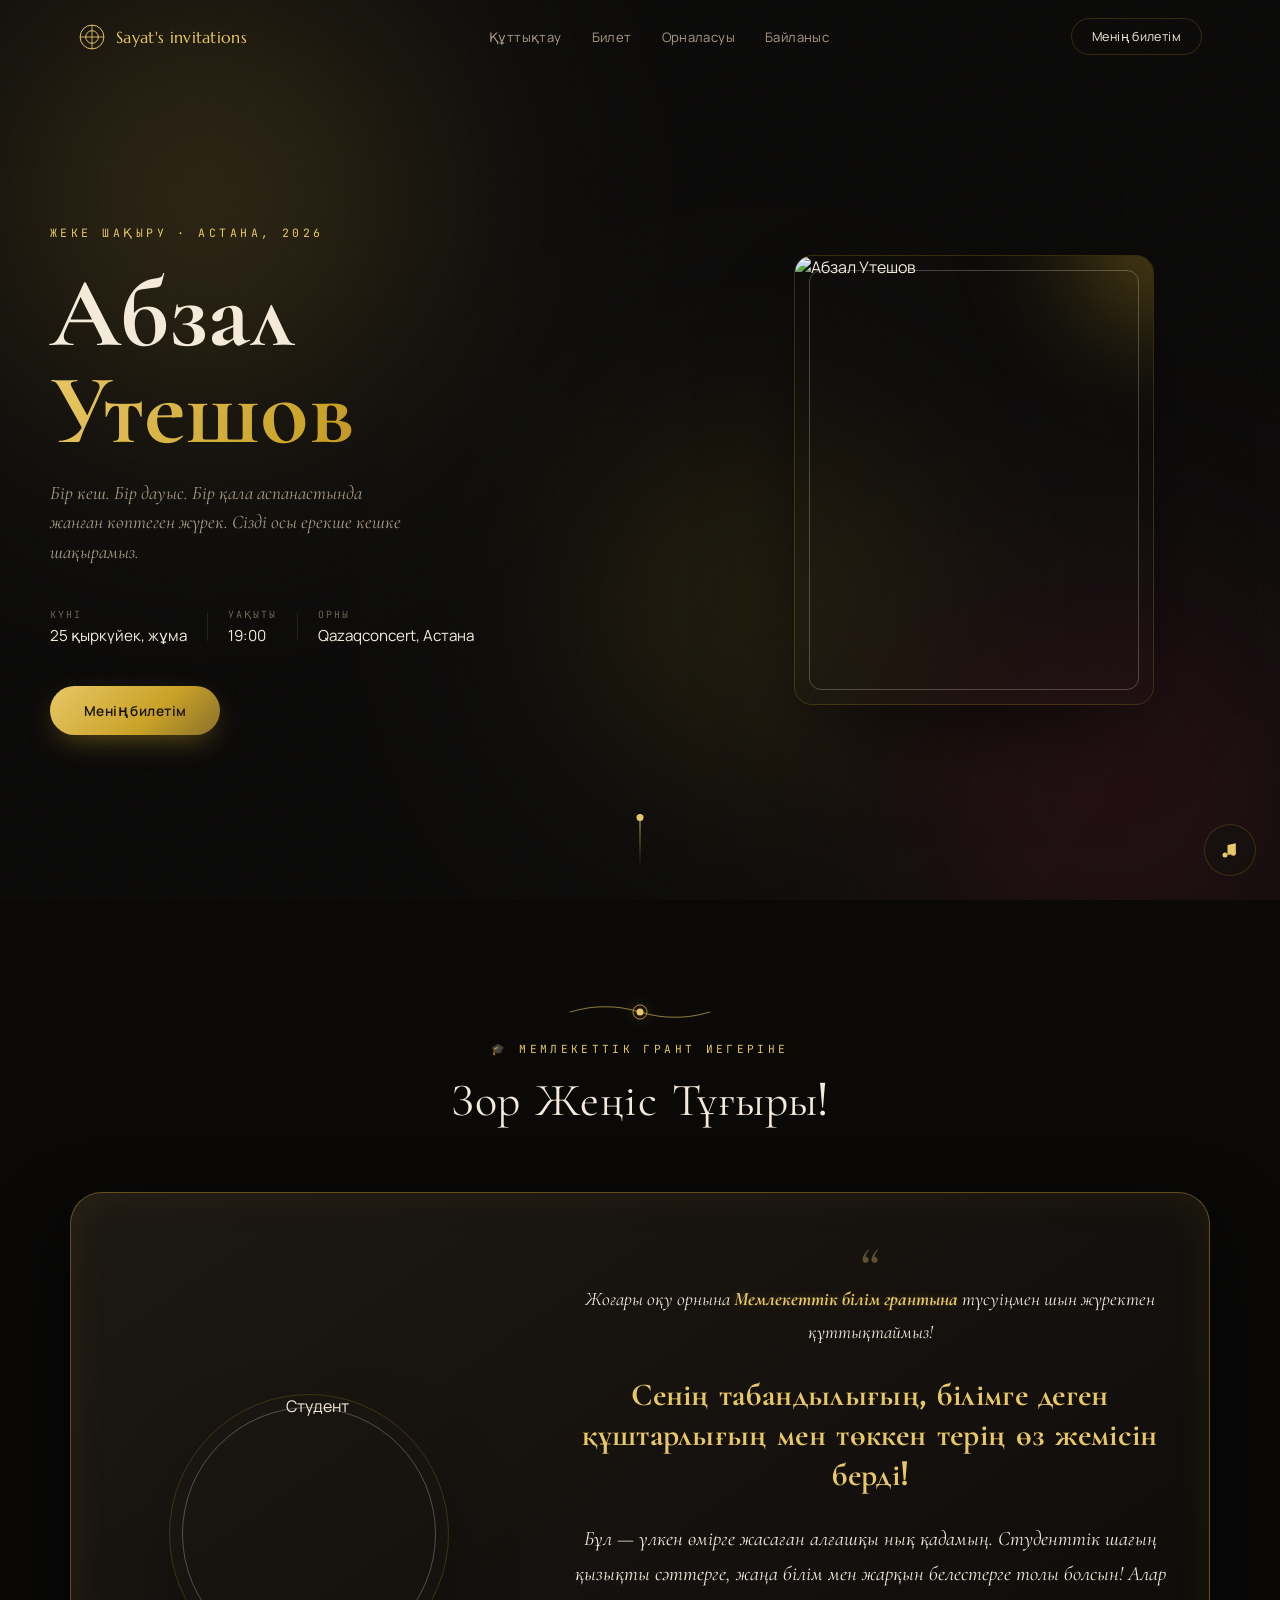
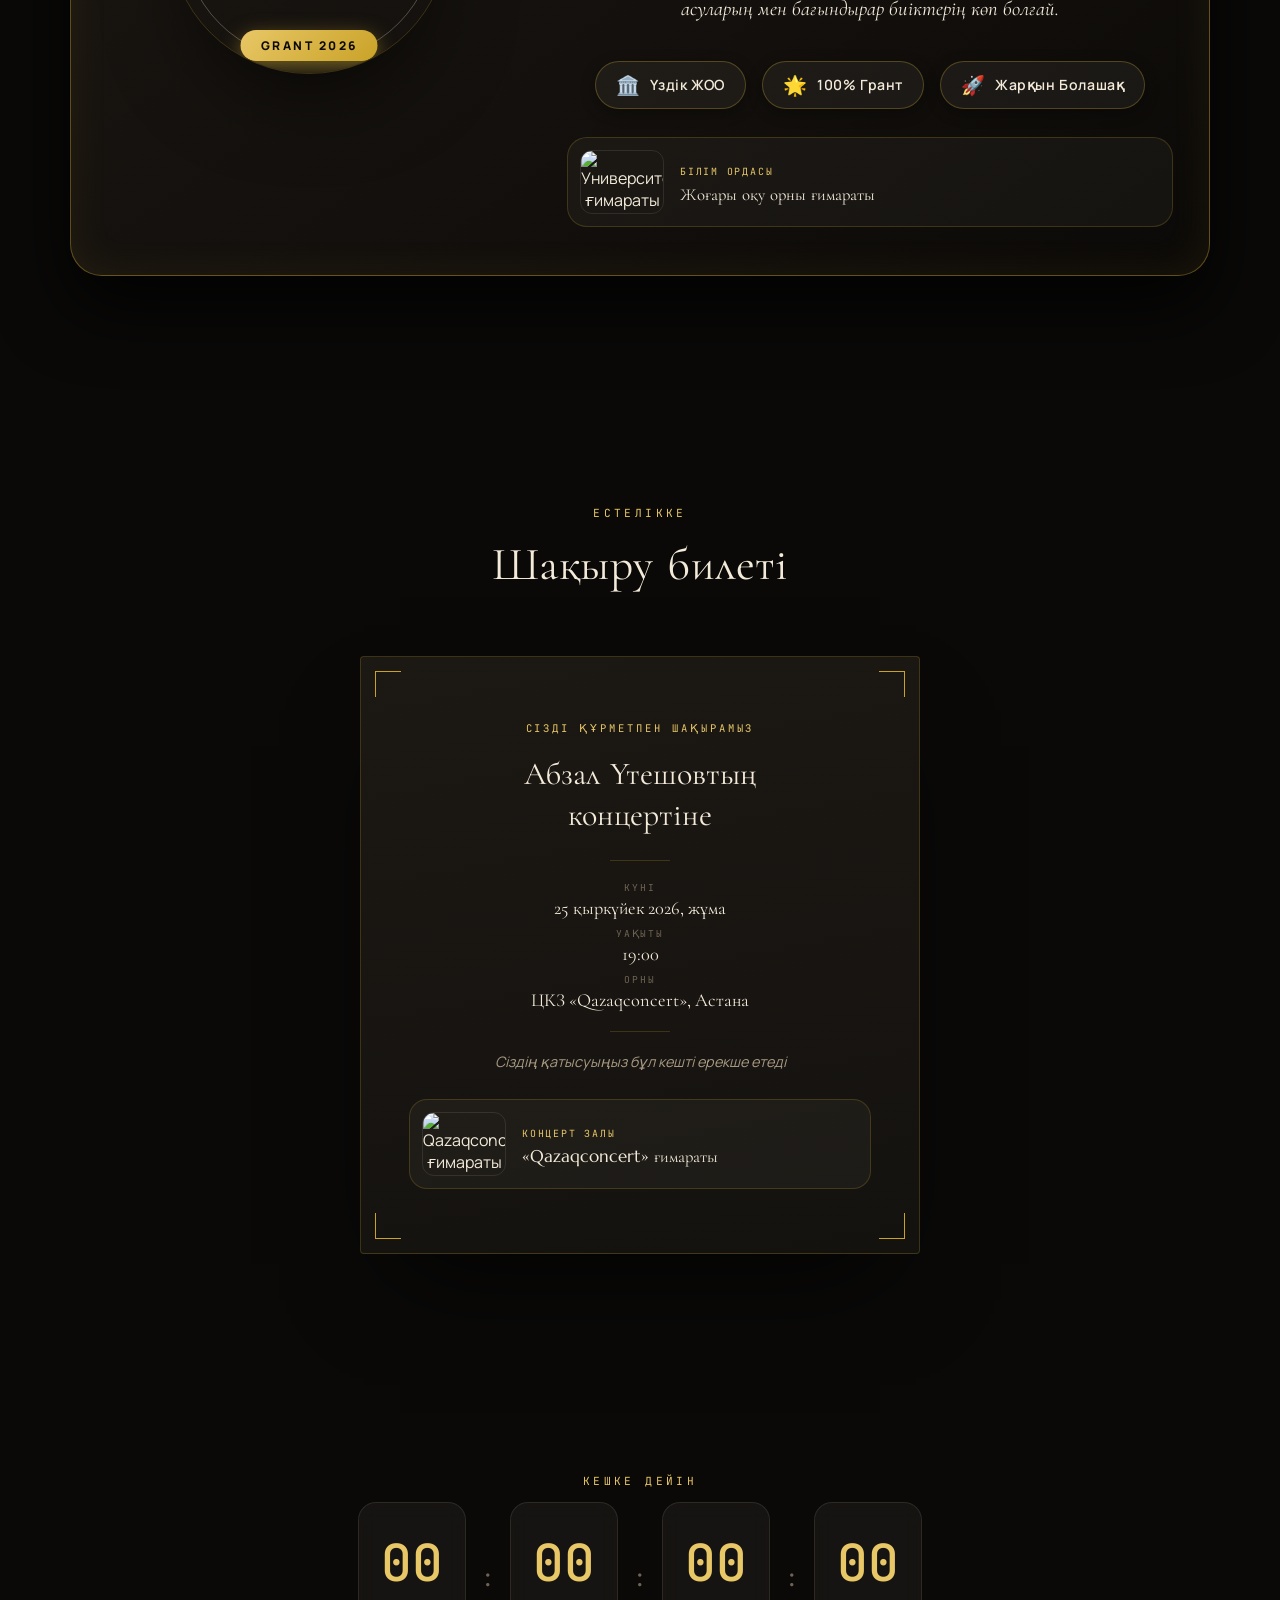
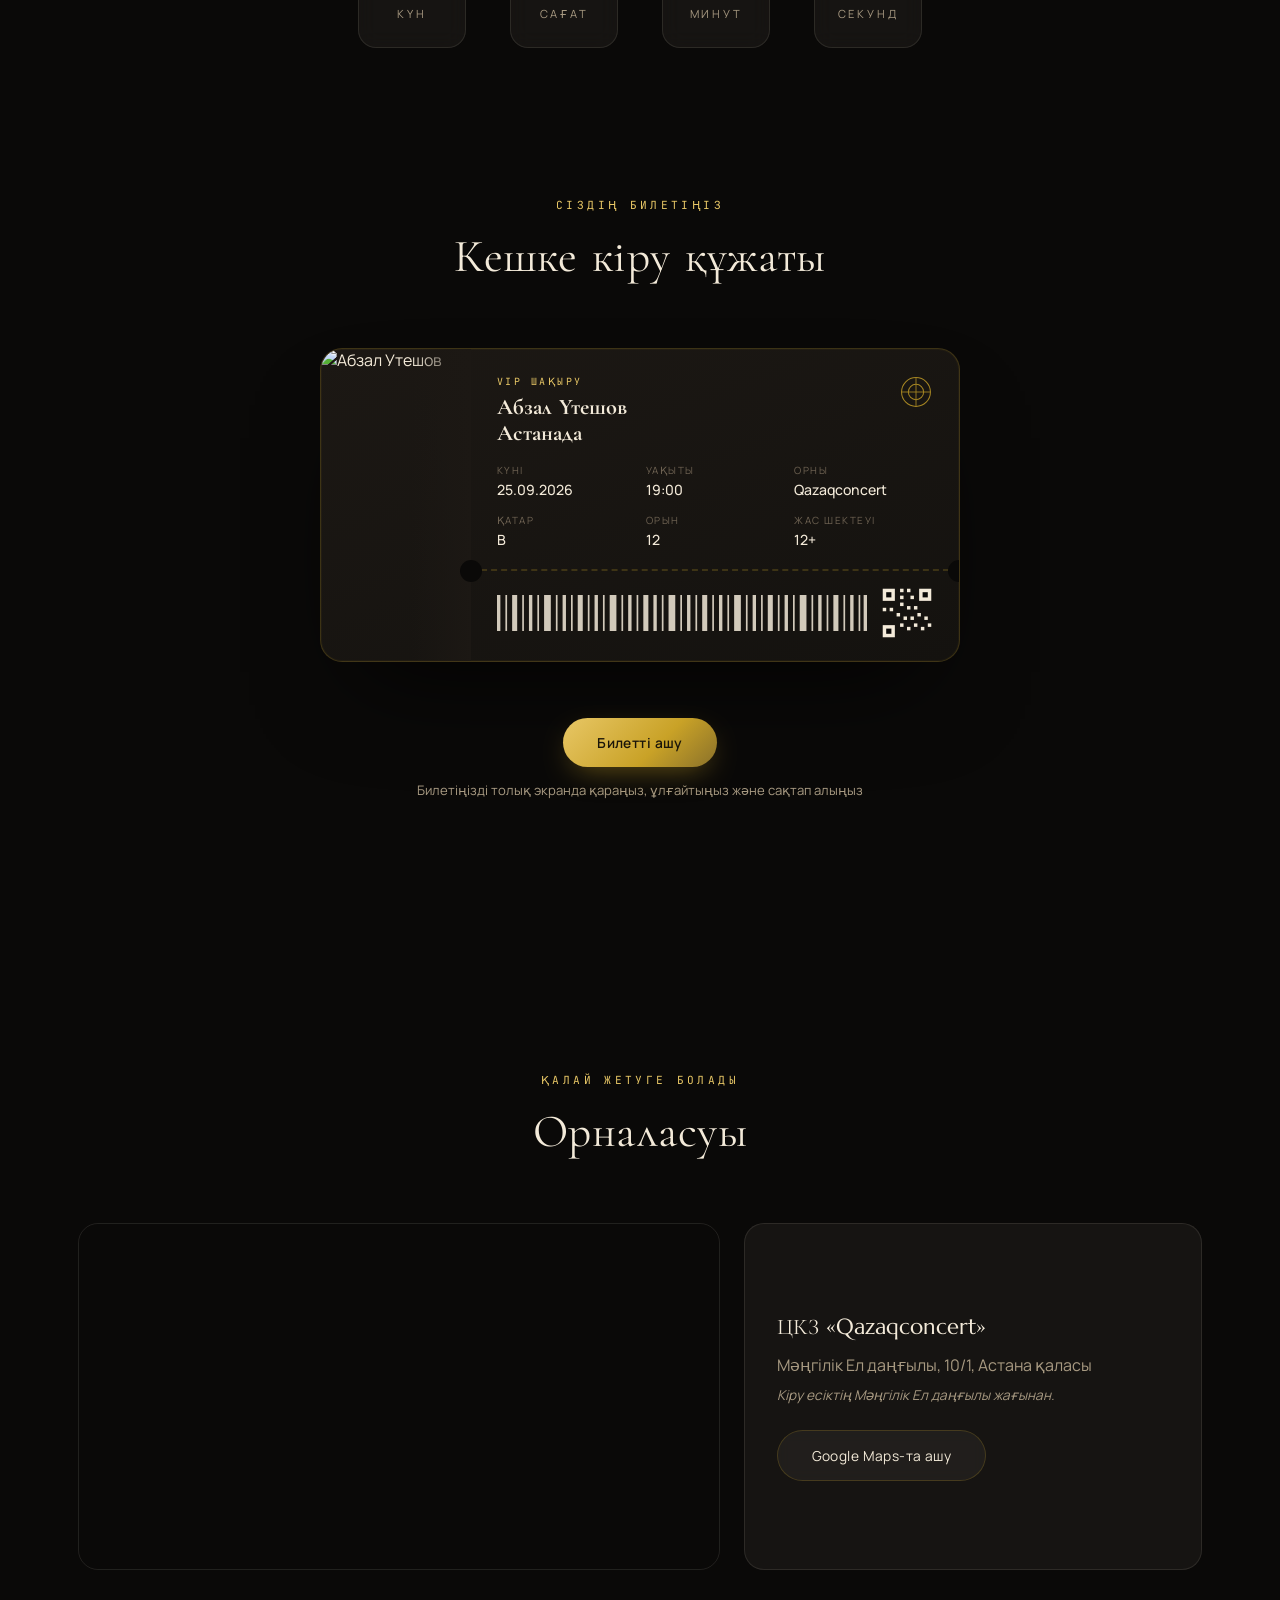
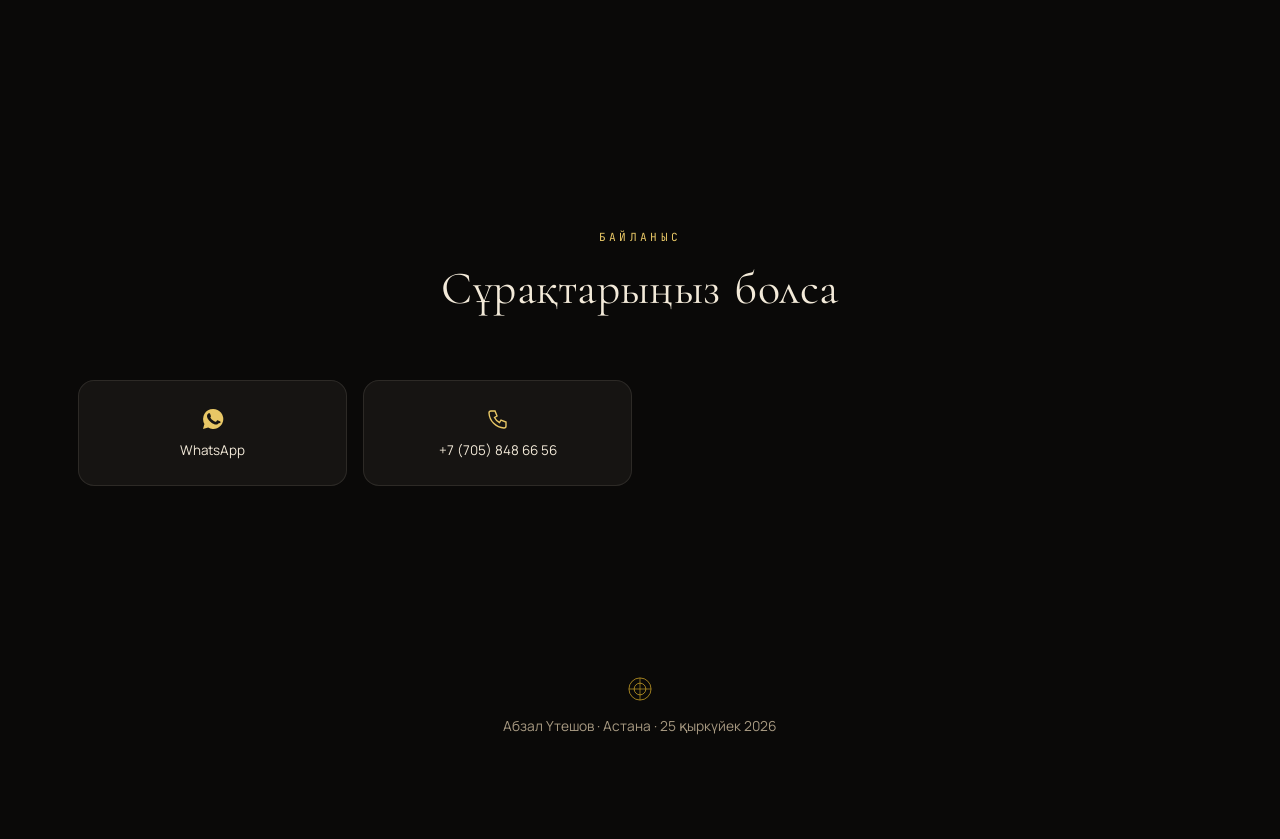
==== commit 735c4d36: "Add files via upload" ====
--- a/index.html
+++ b/index.html
@@ -110,6 +110,24 @@
     font-weight: 600;
     letter-spacing: 0.6px;
   }
+
+  /* ---- Mobile fit fixes ---- */
+  @media (max-width: 600px) {
+    .congrats-section { padding: 64px 16px; }
+    .luxury-grant-card { padding: 30px 18px; border-radius: 22px; }
+    .fh-quote-icon { font-size: 2.6rem; margin-bottom: -14px; }
+    .highlight-text { font-size: 1.05rem !important; }
+    .grant-features { gap: 10px; margin-top: 22px; }
+    .gf-item { padding: 8px 14px; gap: 6px; }
+    .gf-icon { font-size: 1rem; }
+    .gf-text { font-size: 0.78rem; letter-spacing: 0.3px; }
+    .grant-badge-floating { padding: 6px 14px; font-size: 0.65rem; letter-spacing: 1.5px; bottom: 8px; }
+  }
+  @media (max-width: 400px) {
+    .congrats-section { padding: 48px 12px; }
+    .luxury-grant-card { padding: 24px 14px; }
+    .grant-features { flex-direction: column; align-items: center; }
+  }
 </style>
 </head>
 <body>
--- a/style.css
+++ b/style.css
@@ -166,6 +166,12 @@
    Section scaffolding
    ========================================================= */
 section{ position: relative; padding: 130px 28px; max-width: var(--container); margin: 0 auto; }
+@media (max-width: 600px){
+  section{ padding: 80px 18px; }
+}
+@media (max-width: 400px){
+  section{ padding: 64px 14px; }
+}
 .section-eyebrow{
   text-align:center; font-family: var(--font-mono); font-size:.7rem; letter-spacing:.3em; text-transform:uppercase;
   color: var(--gold-light); margin: 0 0 14px;
@@ -184,6 +190,12 @@
 .hero{
   position: relative; min-height: 100svh; display:flex; align-items:center;
   padding: 140px 28px 80px; overflow:hidden;
+}
+@media (max-width: 600px){
+  .hero{ padding: 110px 18px 60px; }
+}
+@media (max-width: 400px){
+  .hero{ padding: 96px 14px 50px; }
 }
 .hero-particles{ position:absolute; inset:0; pointer-events:none; z-index:0; }
 .hero-particles .p{
@@ -311,6 +323,11 @@
   .ticket-card{ grid-template-columns: 1fr; }
   .ticket-photo{ height:140px; }
 }
+@media (max-width: 400px){
+  .ticket-body{ padding: 20px 18px 18px; }
+  .ticket-perf{ margin: 6px -18px 16px; }
+  .ticket-grid{ grid-template-columns: repeat(2,1fr); gap: 12px 10px; }
+}
 
 .ticket-open-cta{ text-align:center; }
 .ticket-hint{ margin-top:14px; font-size:.82rem; color: var(--muted); }
@@ -386,6 +403,12 @@
   background: linear-gradient(170deg, var(--bg-elevated-2), var(--bg-elevated));
   border: 1px solid var(--border); border-radius: 4px;
   box-shadow: 0 50px 100px -40px rgba(0,0,0,.8);
+}
+@media (max-width: 600px){
+  .invite-card{ padding: 44px 22px; }
+}
+@media (max-width: 400px){
+  .invite-card{ padding: 36px 16px; }
 }
 .ic-corner{ position:absolute; width:26px; height:26px; border: 1px solid var(--gold); }
 .ic-tl{ top:14px; left:14px; border-right:none; border-bottom:none; }
@@ -800,5 +823,4 @@
 
 .music-fab.playing svg {
   animation: spinVinyl 4s linear infinite;
-}
-
+}
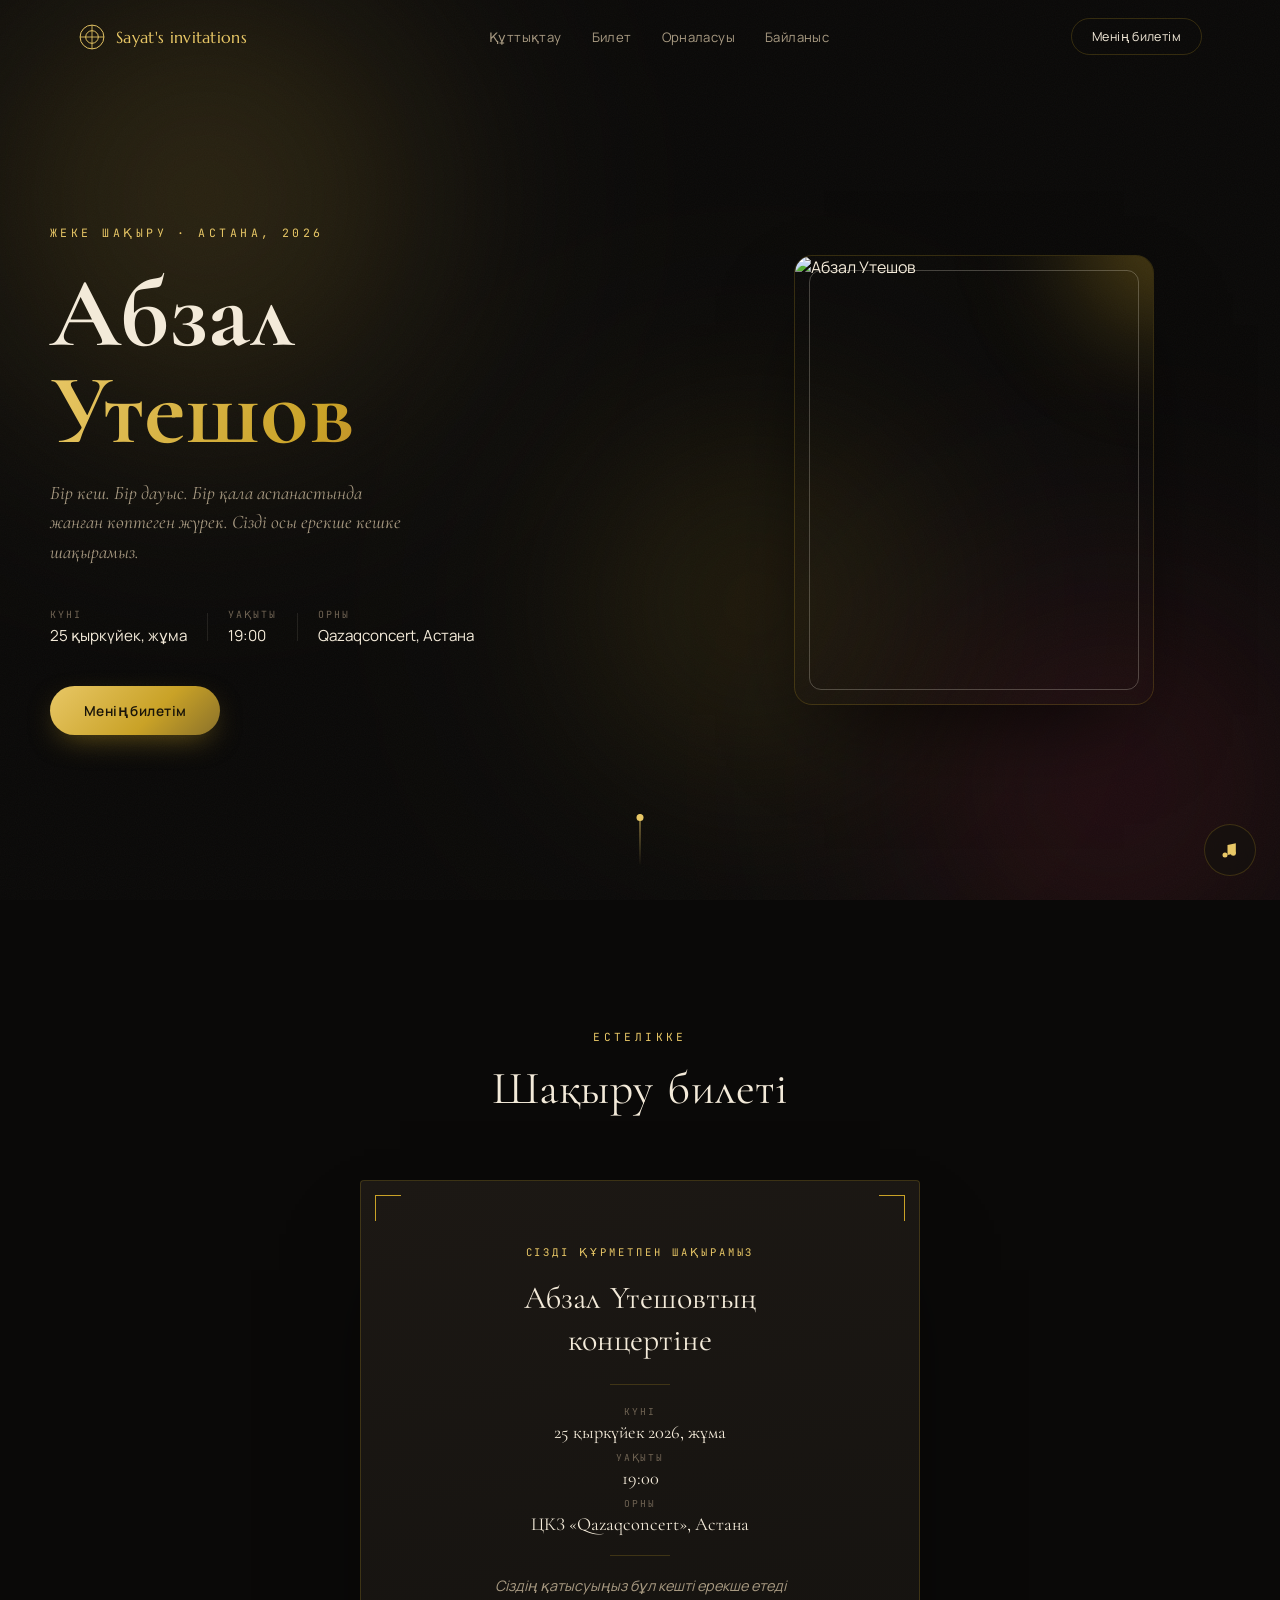
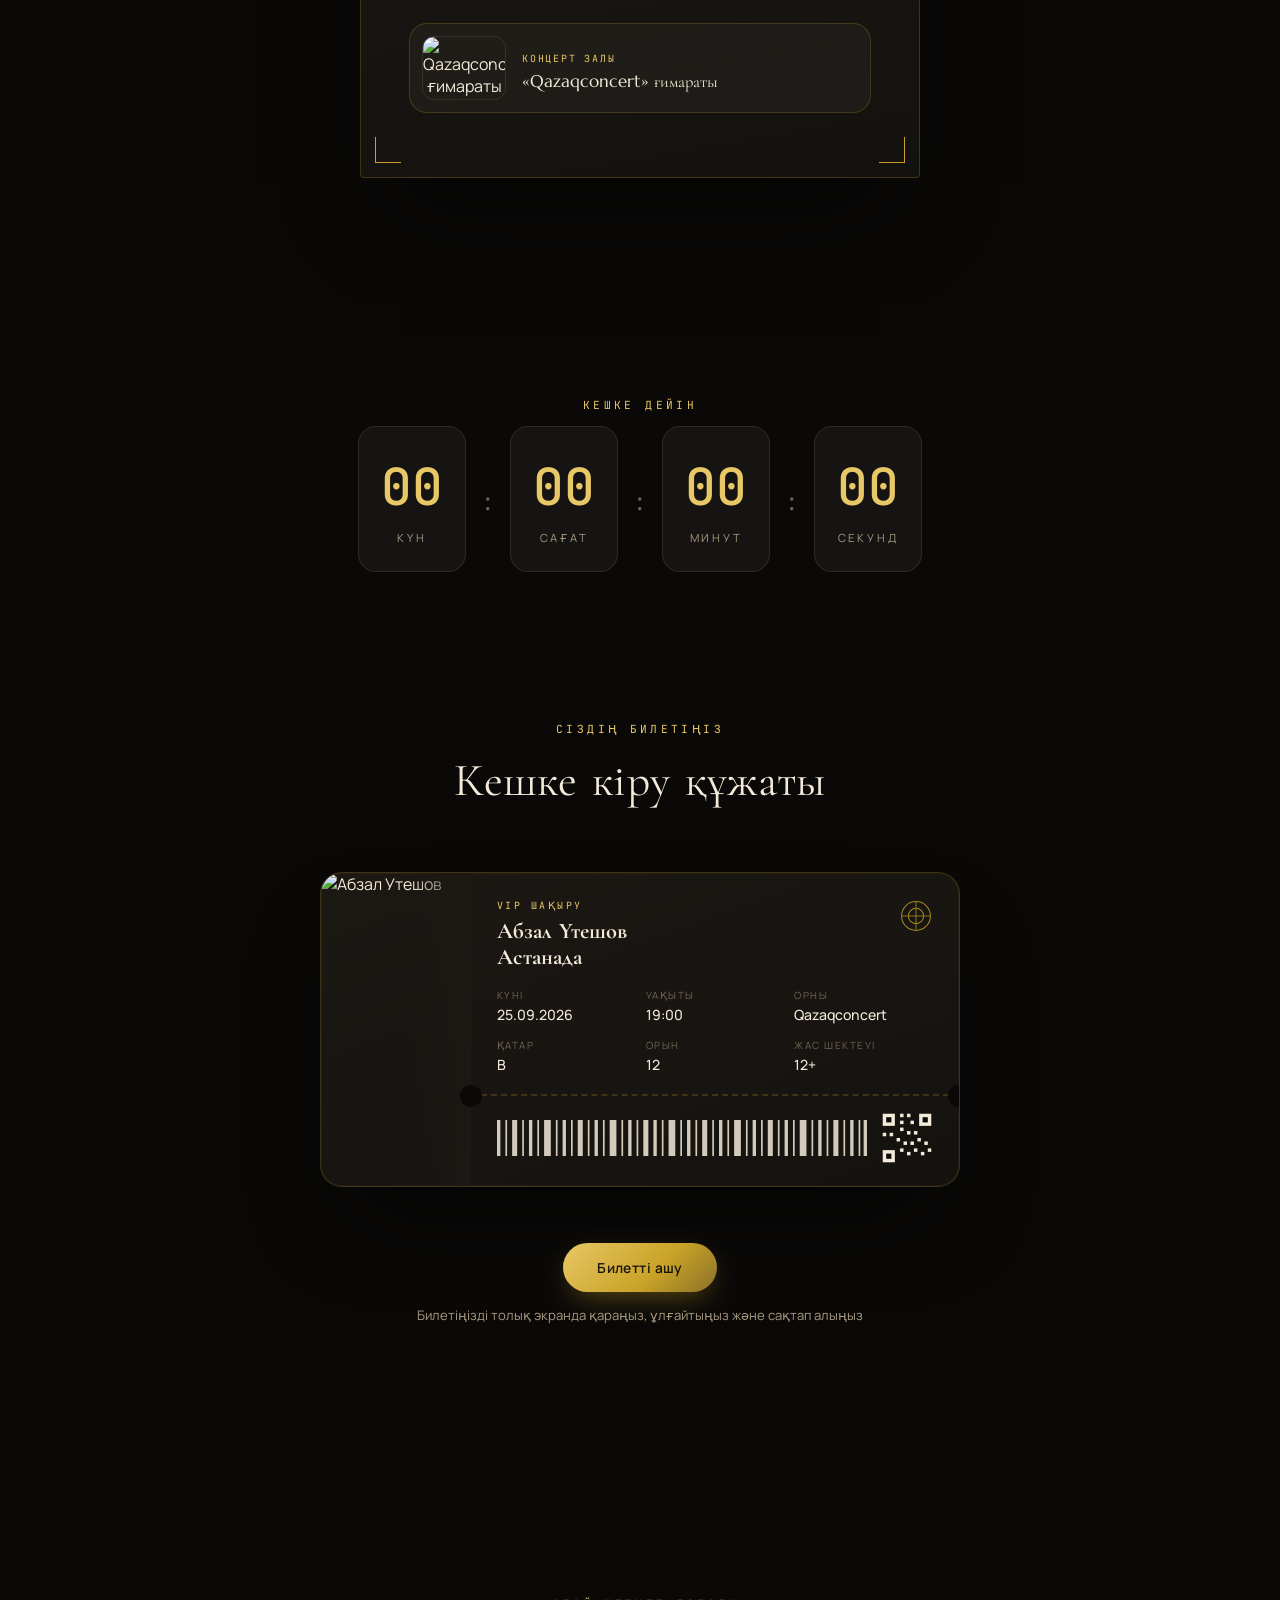
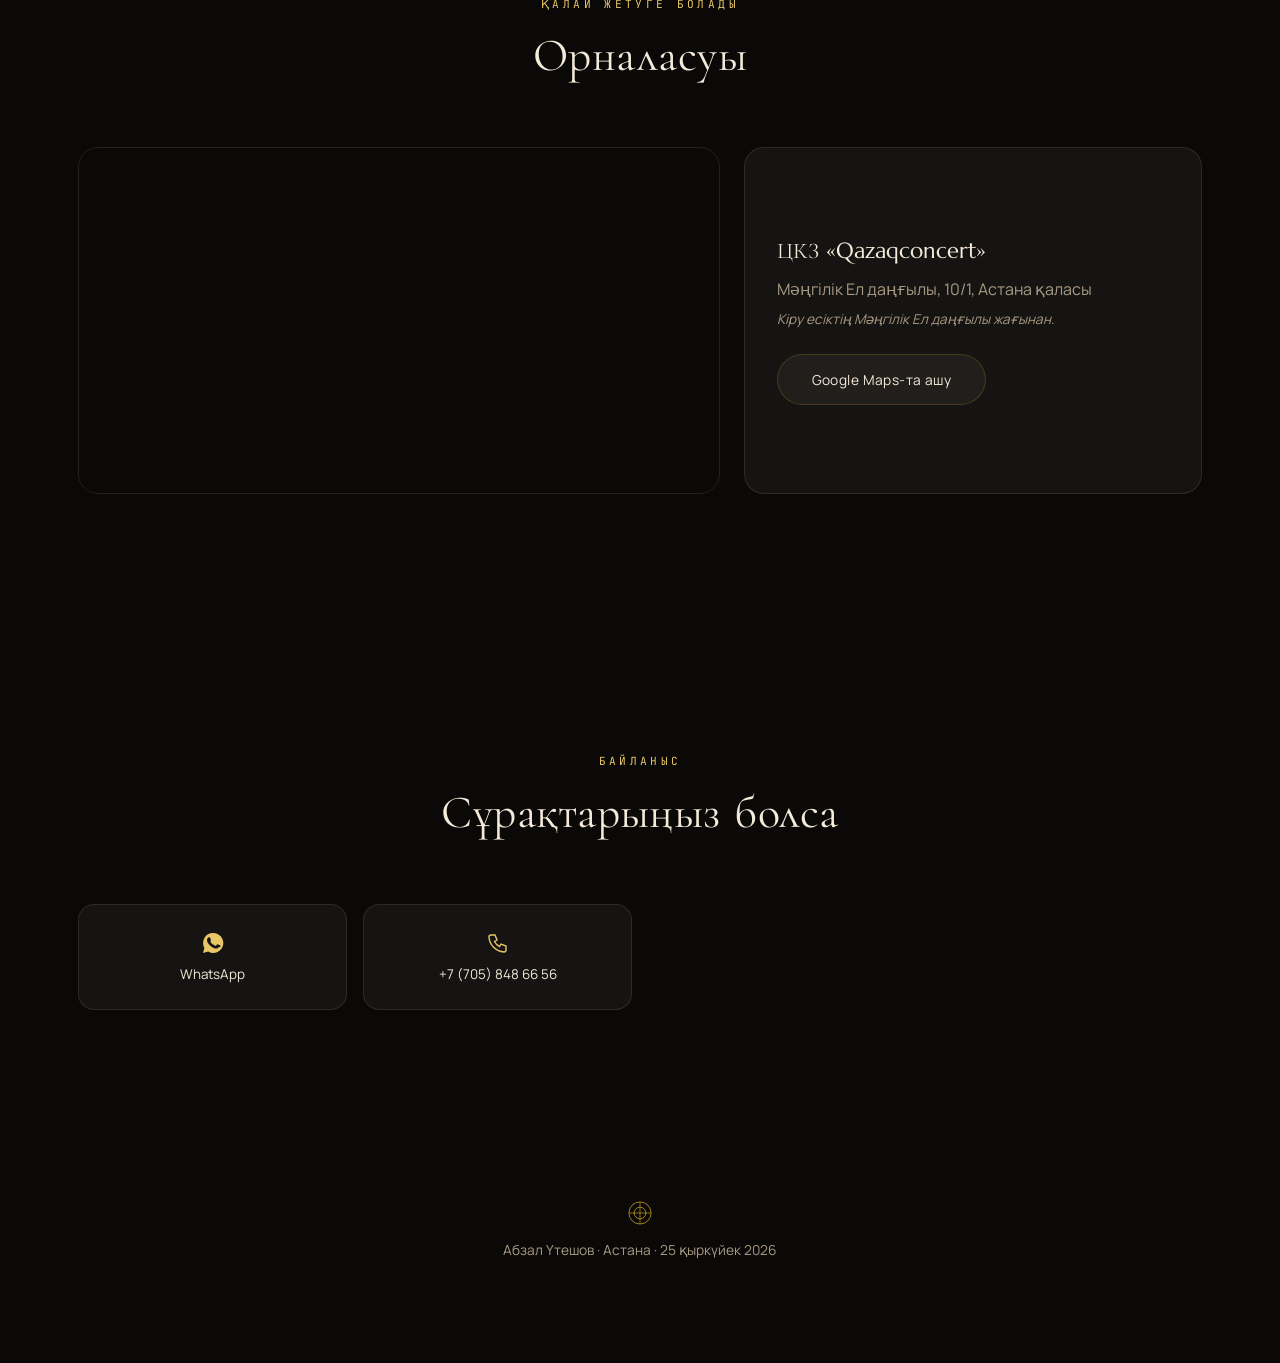
==== commit 8d310a8e: "Add files via upload" ====
--- a/index.html
+++ b/index.html
@@ -216,75 +216,7 @@
   </a>
 </header>
 
-<section class="congrats-section" id="congrats">
-  <div class="congrats-ornament" data-reveal>
-    <svg viewBox="0 0 160 24" width="140" height="24" fill="none">
-      <path d="M0,12 Q40,0 80,12 T160,12" stroke="var(--gold-light)" stroke-width="1.2" opacity="0.6"/>
-      <circle cx="80" cy="12" r="4" fill="var(--gold-light)"/>
-      <circle cx="80" cy="12" r="8" stroke="var(--gold)" stroke-width="1" fill="none"/>
-    </svg>
-  </div>
-
-  <p class="section-eyebrow" data-reveal>🎓 Мемлекеттік грант иегеріне</p>
-  <h2 class="section-title" data-reveal>Зор Жеңіс Тұғыры!</h2>
-
-  <div class="for-her-wrap luxury-grant-card" data-reveal>
-    <div class="fh-portrait">
-      <div class="fh-frame">
-        <img src="https://img.magnific.com/free-photo/school-boy-with-book-park_23-2148199240.jpg?semt=ais_hybrid" alt="Студент" id="studentPortrait">
-        <div class="fh-ring"></div>
-        <div class="grant-badge-floating">
-          <span>GRANT 2026</span>
-        </div>
-      </div>
-    </div>
-
-    <div class="fh-note">
-      <div class="fh-quote-icon">“</div>
-      <p class="fh-line highlight-text">
-        Жоғары оқу орнына <strong>Мемлекеттік білім грантына</strong> түсуіңмен шын жүректен құттықтаймыз!
-      </p>
-
-      <h3 class="fh-quote">
-        Сенің табандылығың, білімге деген құштарлығың мен төккен терің өз жемісін берді!
-      </h3>
-
-      <p class="fh-line">
-        Бұл — үлкен өмірге жасаған алғашқы нық қадамың. Студенттік шағың қызықты сәттерге, жаңа білім мен жарқын белестерге толы болсын! Алар асуларың мен бағындырар биіктерің көп болғай.
-      </p>
-
-      <div class="grant-features">
-        <div class="gf-item">
-          <span class="gf-icon">🏛️</span>
-          <span class="gf-text">Үздік ЖОО</span>
-        </div>
-        <div class="gf-item">
-          <span class="gf-icon">🌟</span>
-          <span class="gf-text">100% Грант</span>
-        </div>
-        <div class="gf-item">
-          <span class="gf-icon">🚀</span>
-          <span class="gf-text">Жарқын Болашақ</span>
-        </div>
-      </div>
-
-      <div class="univ-card-preview" id="openUnivModalBtn">
-        <div class="univ-thumb-wrap">
-          <img src="https://static.tildacdn.com/tild6266-6464-4830-b631-306262373565/9b26e61a-e3c4-4893-b.jpg" alt="Университет ғимараты" class="univ-thumb-img">
-          <div class="univ-overlay">
-            <span class="univ-zoom-icon">🔍</span>
-            <span>Толық көру</span>
-          </div>
-        </div>
-        <div class="univ-details">
-          <span class="univ-tag">Білім Ордасы</span>
-          <h4 class="univ-name">Жоғары оқу орны ғимараты</h4>
-        </div>
-      </div>
-
-    </div>
-  </div>
-</section>
+
 
 
 <div class="modal univ-modal" id="univModal" aria-hidden="true">
--- a/style.css
+++ b/style.css
@@ -793,34 +793,4 @@
   }
 }
 
-/* Пример CSS для блика */
-.luxury-grant-card::after {
-  content: '';
-  position: absolute;
-  top: -50%;
-  left: -50%;
-  width: 200%;
-  height: 200%;
-  background: linear-gradient(
-    60deg,
-    transparent 30%,
-    rgba(212, 175, 55, 0.15) 50%,
-    transparent 70%
-  );
-  transform: rotate(30deg) translateX(-100%);
-  transition: transform 0.8s ease;
-}
-
-.luxury-grant-card:hover::after {
-  transform: rotate(30deg) translateX(100%);
-}
-
-
-@keyframes spinVinyl {
-  from { transform: rotate(0deg); }
-  to { transform: rotate(360deg); }
-}
-
-.music-fab.playing svg {
-  animation: spinVinyl 4s linear infinite;
-}+
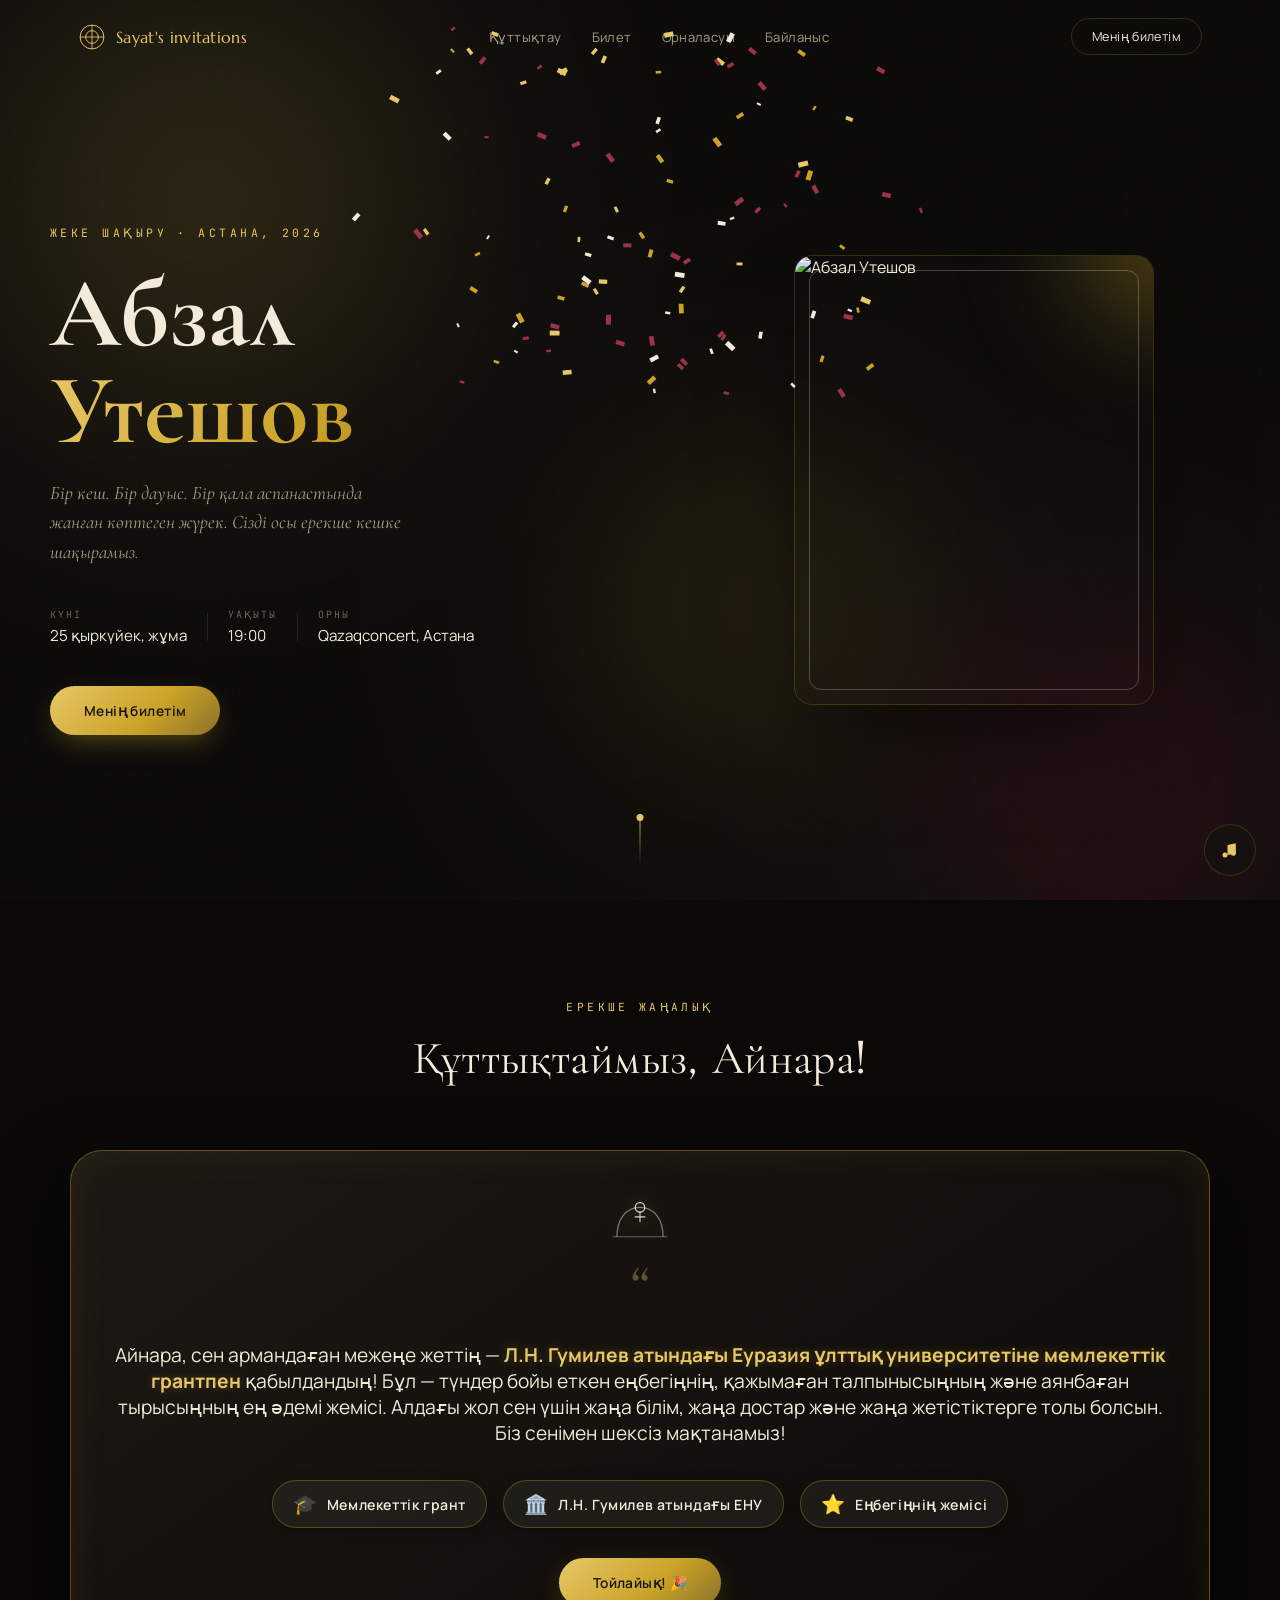
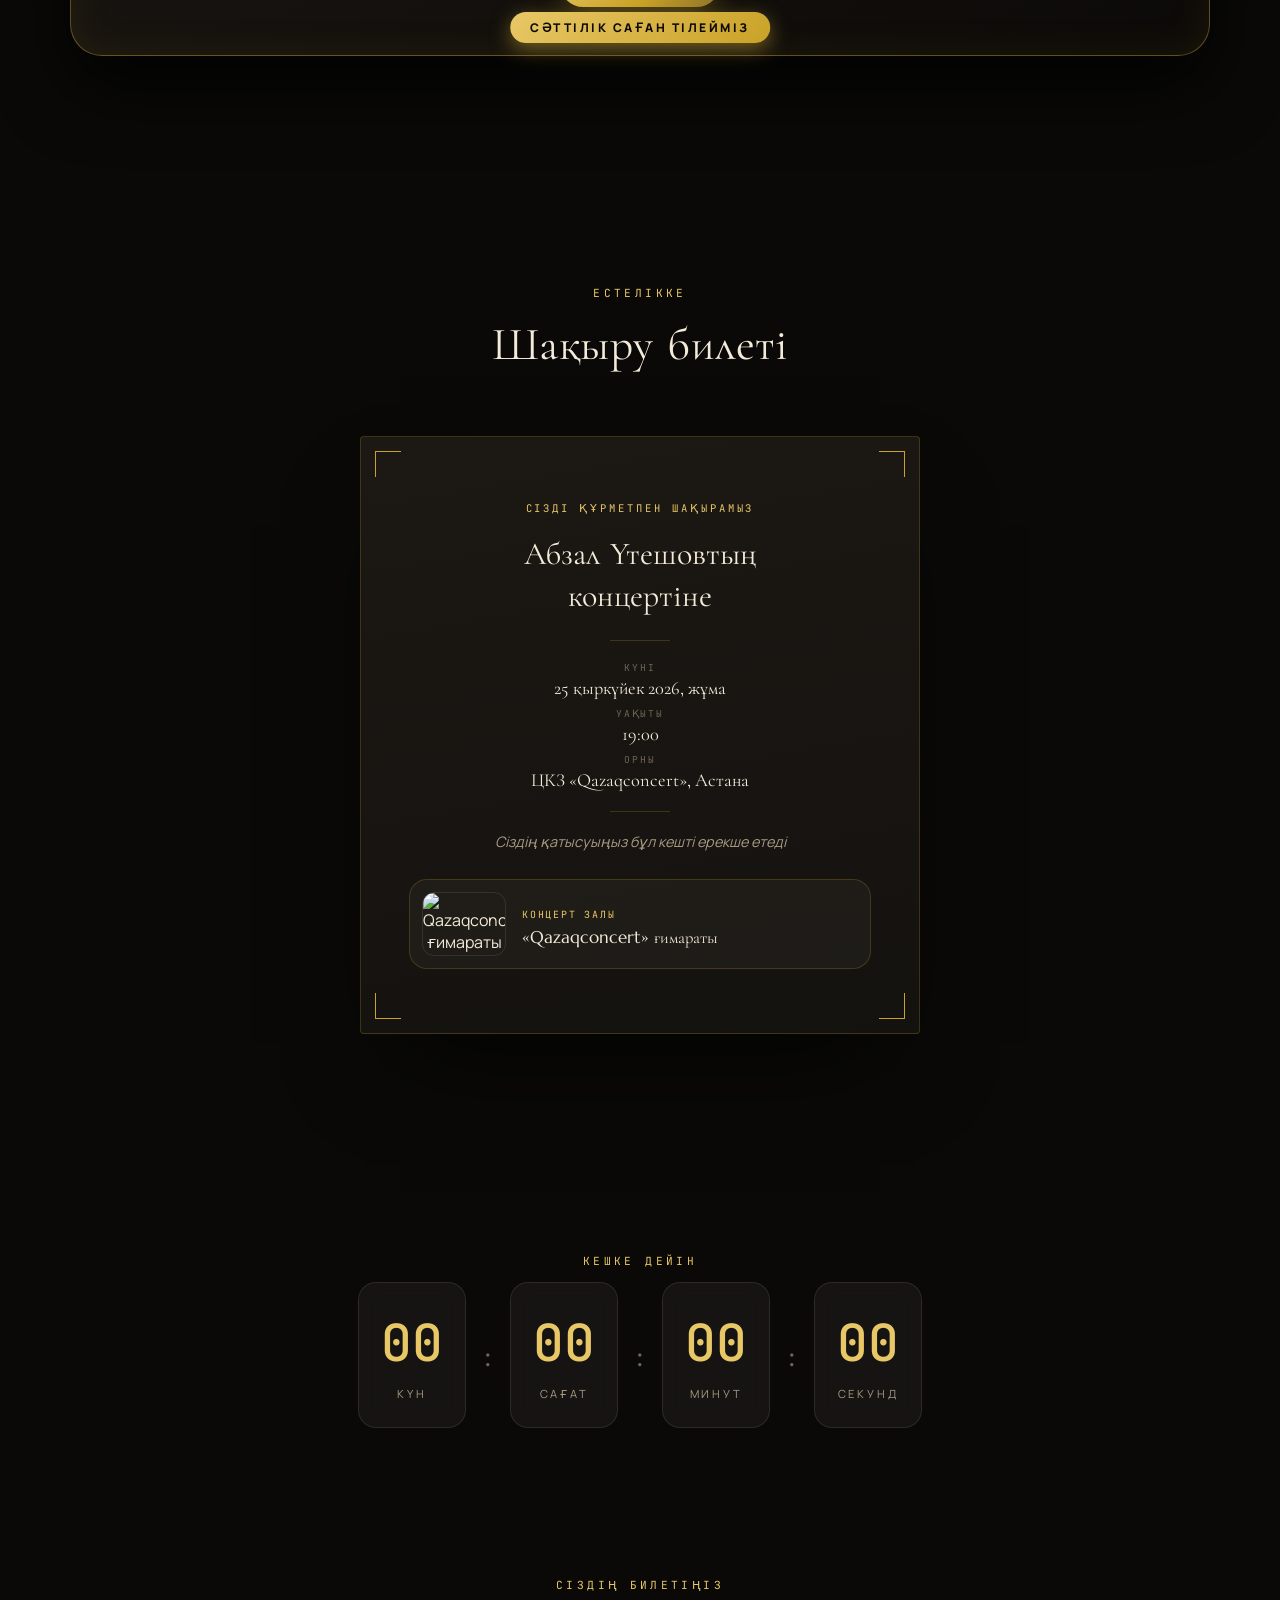
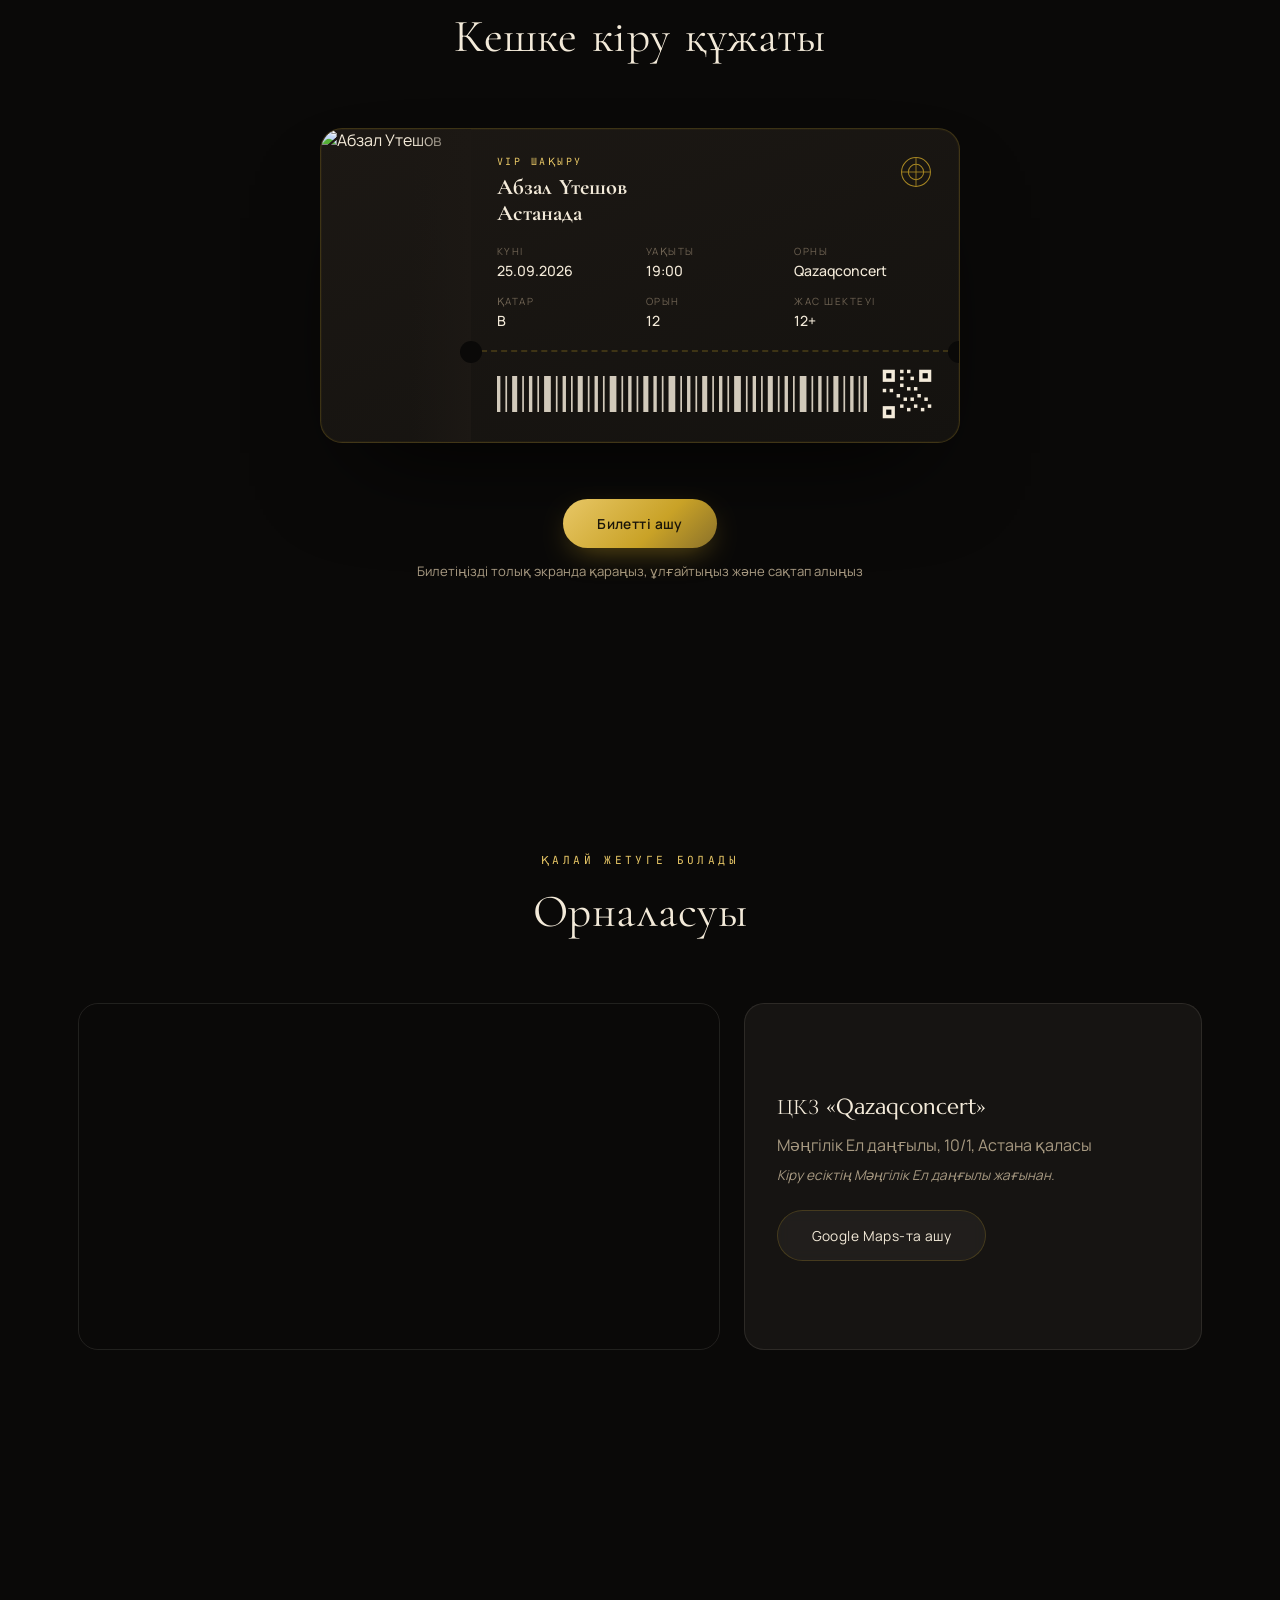
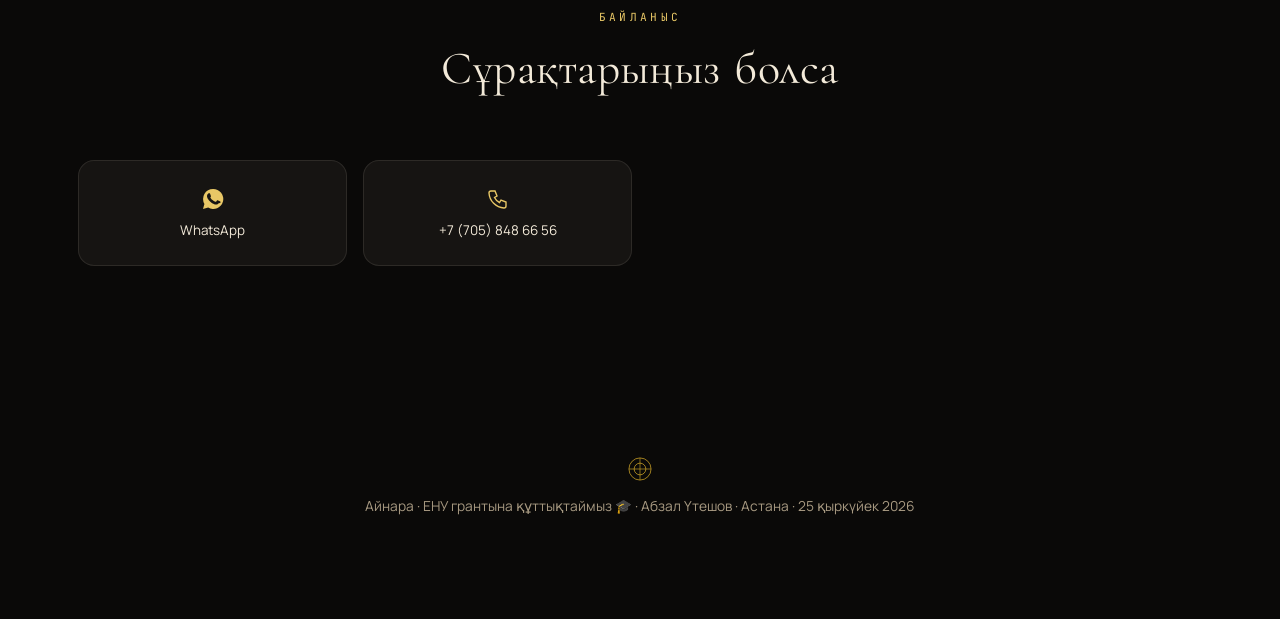
==== commit 085eafc5: "Add files via upload" ====
--- a/index.html
+++ b/index.html
@@ -3,8 +3,8 @@
 <head>
 <meta charset="UTF-8">
 <meta name="viewport" content="width=device-width, initial-scale=1.0">
-<title>Абзал Утешов — Астанада | Жеке шақыру</title>
-<meta name="description" content="Абзал Утешовтың Астанадағы концертіне арналған жеке VIP шақыру.">
+<title>Айнара — ЕНУ грантына құттықтау & Абзал Үтешов концертіне шақыру</title>
+<meta name="description" content="Айнараны ЕНУ мемлекеттік грантына құттықтаймыз! Сонымен қатар — Абзал Үтешовтың Астанадағы концертіне жеке VIP шақыру.">
 <link rel="preconnect" href="https://fonts.googleapis.com">
 <link rel="preconnect" href="https://fonts.gstatic.com" crossorigin>
 <link href="https://fonts.googleapis.com/css2?family=Marcellus&family=Cormorant+Garamond:ital,wght@0,400;0,500;0,600;1,500&family=Manrope:wght@300;400;500;600;700&family=JetBrains+Mono:wght@400;500&display=swap" rel="stylesheet">
@@ -81,6 +81,17 @@
     flex-wrap: wrap;
   }
 
+  .congrats-actions {
+    display: flex;
+    justify-content: center;
+    margin-top: 30px;
+    cursor: pointer;
+  }
+
+  .congrats-actions .btn {
+    pointer-events: none;
+  }
+
   .gf-item {
     display: flex;
     align-items: center;
@@ -91,7 +102,10 @@
     border-radius: 30px;
     transition: all 0.35s ease;
     box-shadow: 0 4px 15px rgba(0, 0, 0, 0.3);
-  }
+    cursor: default;
+  }
+
+  #openUnivModalBtn.gf-item { cursor: pointer; }
 
   .gf-item:hover {
     border-color: var(--gold-light);
@@ -216,8 +230,50 @@
   </a>
 </header>
 
-
-
+<section class="congrats-section" id="congrats">
+  <p class="section-eyebrow" data-reveal>Ерекше жаңалық</p>
+  <h2 class="section-title" data-reveal>Құттықтаймыз, Айнара!</h2>
+
+  <div class="luxury-grant-card" data-reveal>
+    <div class="congrats-ornament" aria-hidden="true">
+      <svg viewBox="0 0 60 40" width="64" height="42">
+        <path d="M8 36 C8 20 16 8 30 8 C44 8 52 20 52 36" fill="none" stroke="currentColor" stroke-width="1.1" opacity=".55"/>
+        <circle cx="30" cy="8" r="4.5" fill="none" stroke="currentColor" stroke-width="1.2"/>
+        <path d="M30 12 L30 22 M25 17 L35 17" stroke="currentColor" stroke-width="1"/>
+        <path d="M4 36 L56 36" stroke="currentColor" stroke-width="1" opacity=".4"/>
+      </svg>
+    </div>
+
+    <span class="fh-quote-icon" aria-hidden="true">&ldquo;</span>
+    <p class="highlight-text">
+      Айнара, сен армандаған межеңе жеттің — <strong>Л.Н. Гумилев атындағы Еуразия ұлттық университетіне</strong>
+      <strong>мемлекеттік грантпен</strong> қабылдандың! Бұл — түндер бойы еткен еңбегіңнің, қажымаған
+      талпынысыңның және аянбаған тырысыңның ең әдемі жемісі. Алдағы жол сен үшін жаңа білім, жаңа достар
+      және жаңа жетістіктерге толы болсын. Біз сенімен шексіз мақтанамыз!
+    </p>
+
+    <div class="grant-features">
+      <div class="gf-item">
+        <span class="gf-icon">🎓</span>
+        <span class="gf-text">Мемлекеттік грант</span>
+      </div>
+      <div class="gf-item" id="openUnivModalBtn" role="button" tabindex="0">
+        <span class="gf-icon">🏛️</span>
+        <span class="gf-text">Л.Н. Гумилев атындағы ЕНУ</span>
+      </div>
+      <div class="gf-item">
+        <span class="gf-icon">⭐</span>
+        <span class="gf-text">Еңбегіңнің жемісі</span>
+      </div>
+    </div>
+
+    <div class="congrats-actions" id="celebrateBtn" role="button" tabindex="0" aria-label="Тойлау">
+      <button class="btn btn-gold" type="button"><span>Тойлайық! 🎉</span></button>
+    </div>
+
+    <div class="grant-badge-floating">Сәттілік саған тілейміз</div>
+  </div>
+</section>
 
 <div class="modal univ-modal" id="univModal" aria-hidden="true">
   <div class="modal-backdrop" id="closeUnivModalBackdrop"></div>
@@ -226,8 +282,8 @@
     <div class="univ-modal-body">
       <img src="https://static.tildacdn.com/tild6266-6464-4830-b631-306262373565/9b26e61a-e3c4-4893-b.jpg" alt="Университет ғимараты" class="univ-full-img">
       <div class="univ-modal-caption">
-        <h3>Университет кампусы</h3>
-        <p>Мемлекеттік білім гранты бойынша білім алатын оқу орны</p>
+        <h3>Л.Н. Гумилев атындағы ЕНУ</h3>
+        <p>Айнара мемлекеттік білім гранты бойынша білім алатын оқу орны — Астана қаласының жүрегінде</p>
       </div>
     </div>
   </div>
@@ -398,7 +454,7 @@
   <div class="footer-emblem">
     <svg viewBox="0 0 40 40" width="26" height="26"><circle cx="20" cy="20" r="17" fill="none" stroke="currentColor" stroke-width="1.2"/><circle cx="20" cy="20" r="9" fill="none" stroke="currentColor" stroke-width="1.2"/><line x1="20" y1="3" x2="20" y2="37" stroke="currentColor" stroke-width="1"/><line x1="3" y1="20" x2="37" y2="20" stroke="currentColor" stroke-width="1"/></svg>
   </div>
-  <p>Абзал Үтешов · Астана · 25 қыркүйек 2026</p>
+  <p>Айнара · ЕНУ грантына құттықтаймыз 🎓 · Абзал Үтешов · Астана · 25 қыркүйек 2026</p>
 </footer>
 
 <button class="music-fab" id="musicFab" aria-label="Музыканы қосу/өшіру">
--- a/style.css
+++ b/style.css
@@ -791,6 +791,4 @@
     width: 100%;
     height: 140px;
   }
-}
-
-
+}
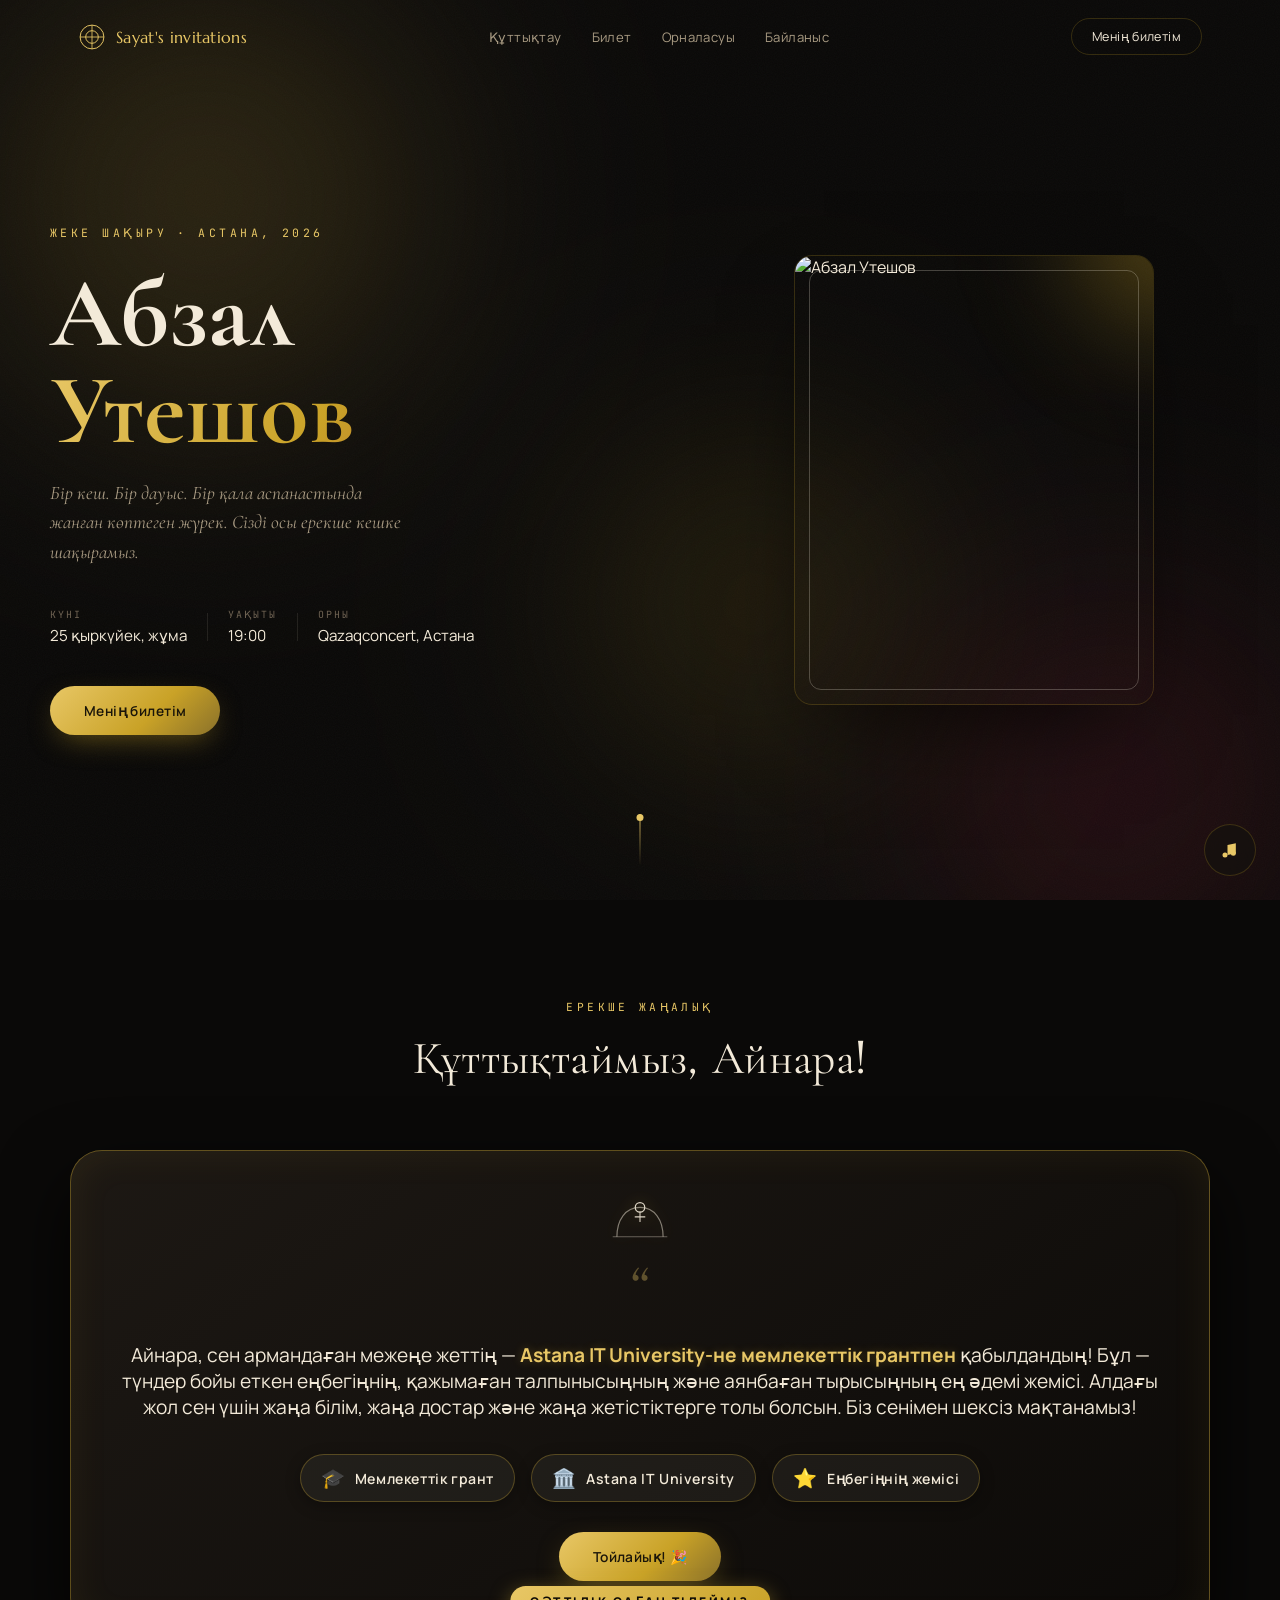
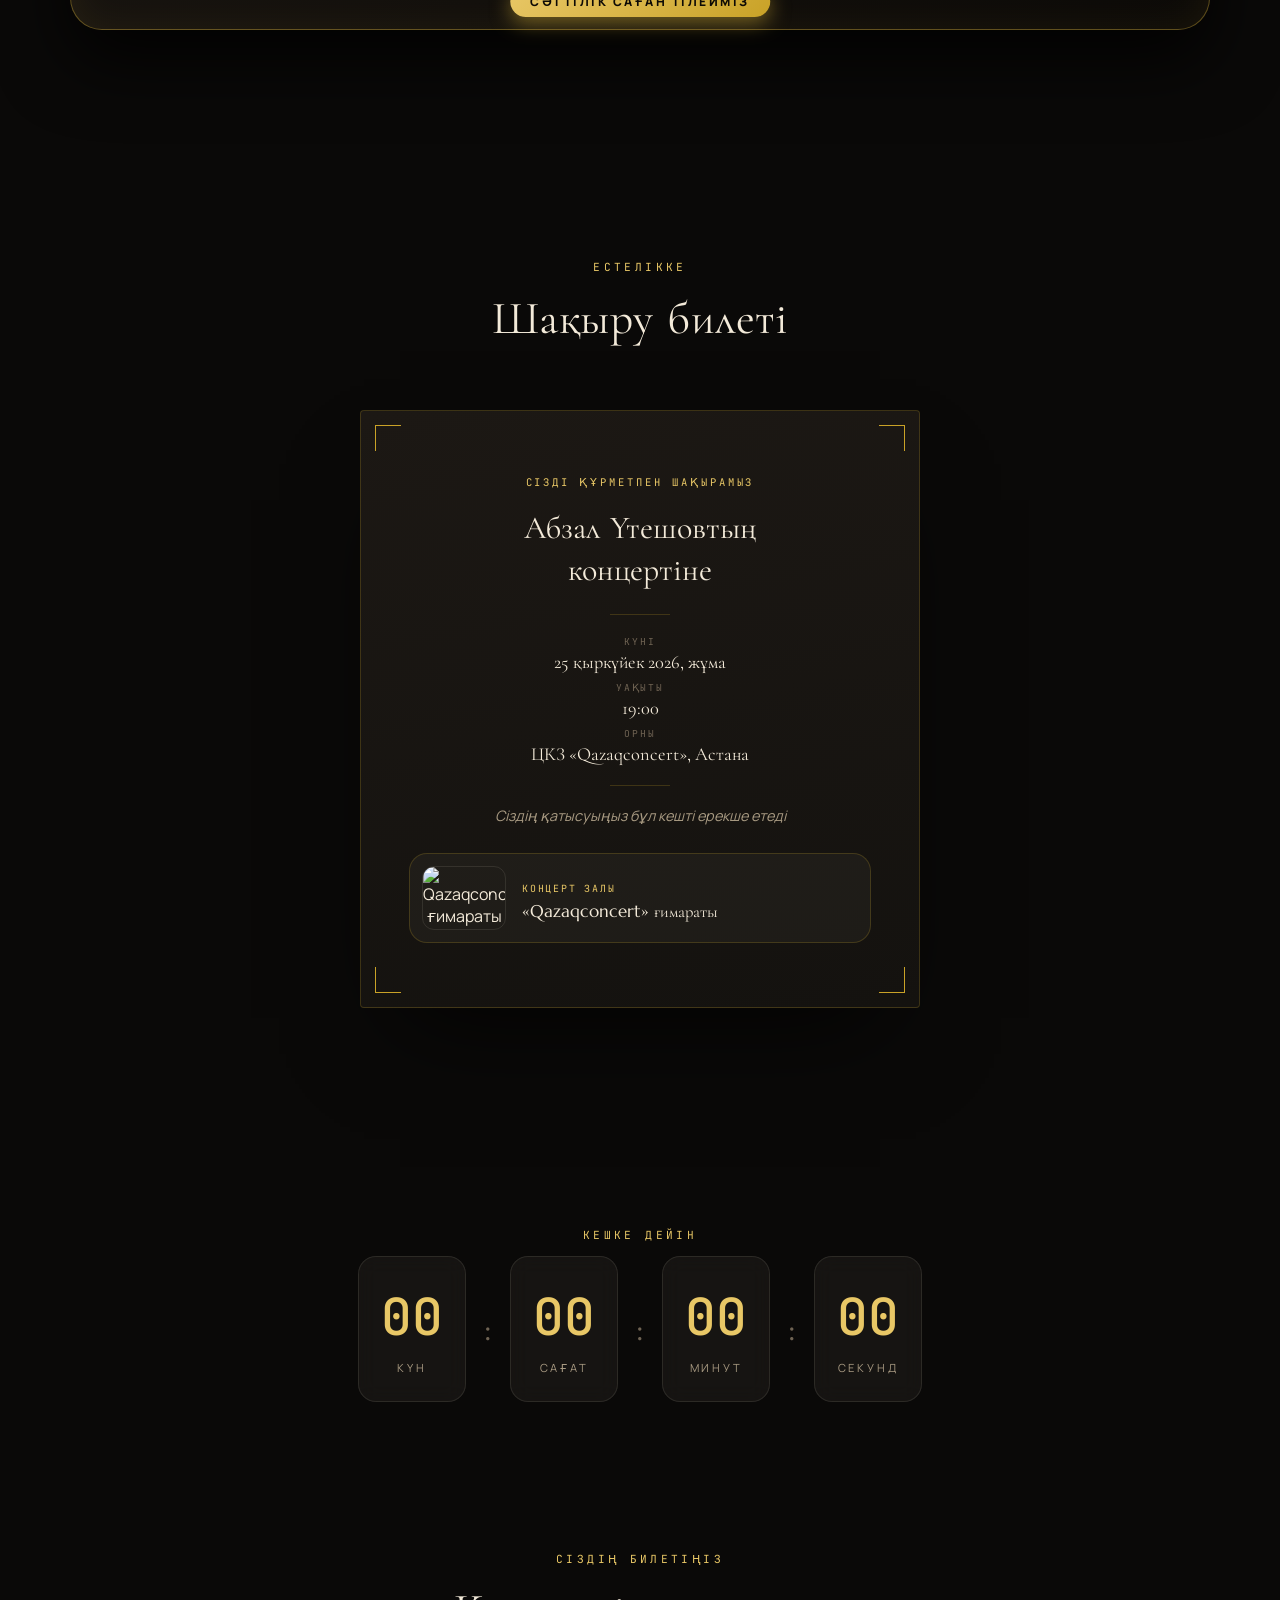
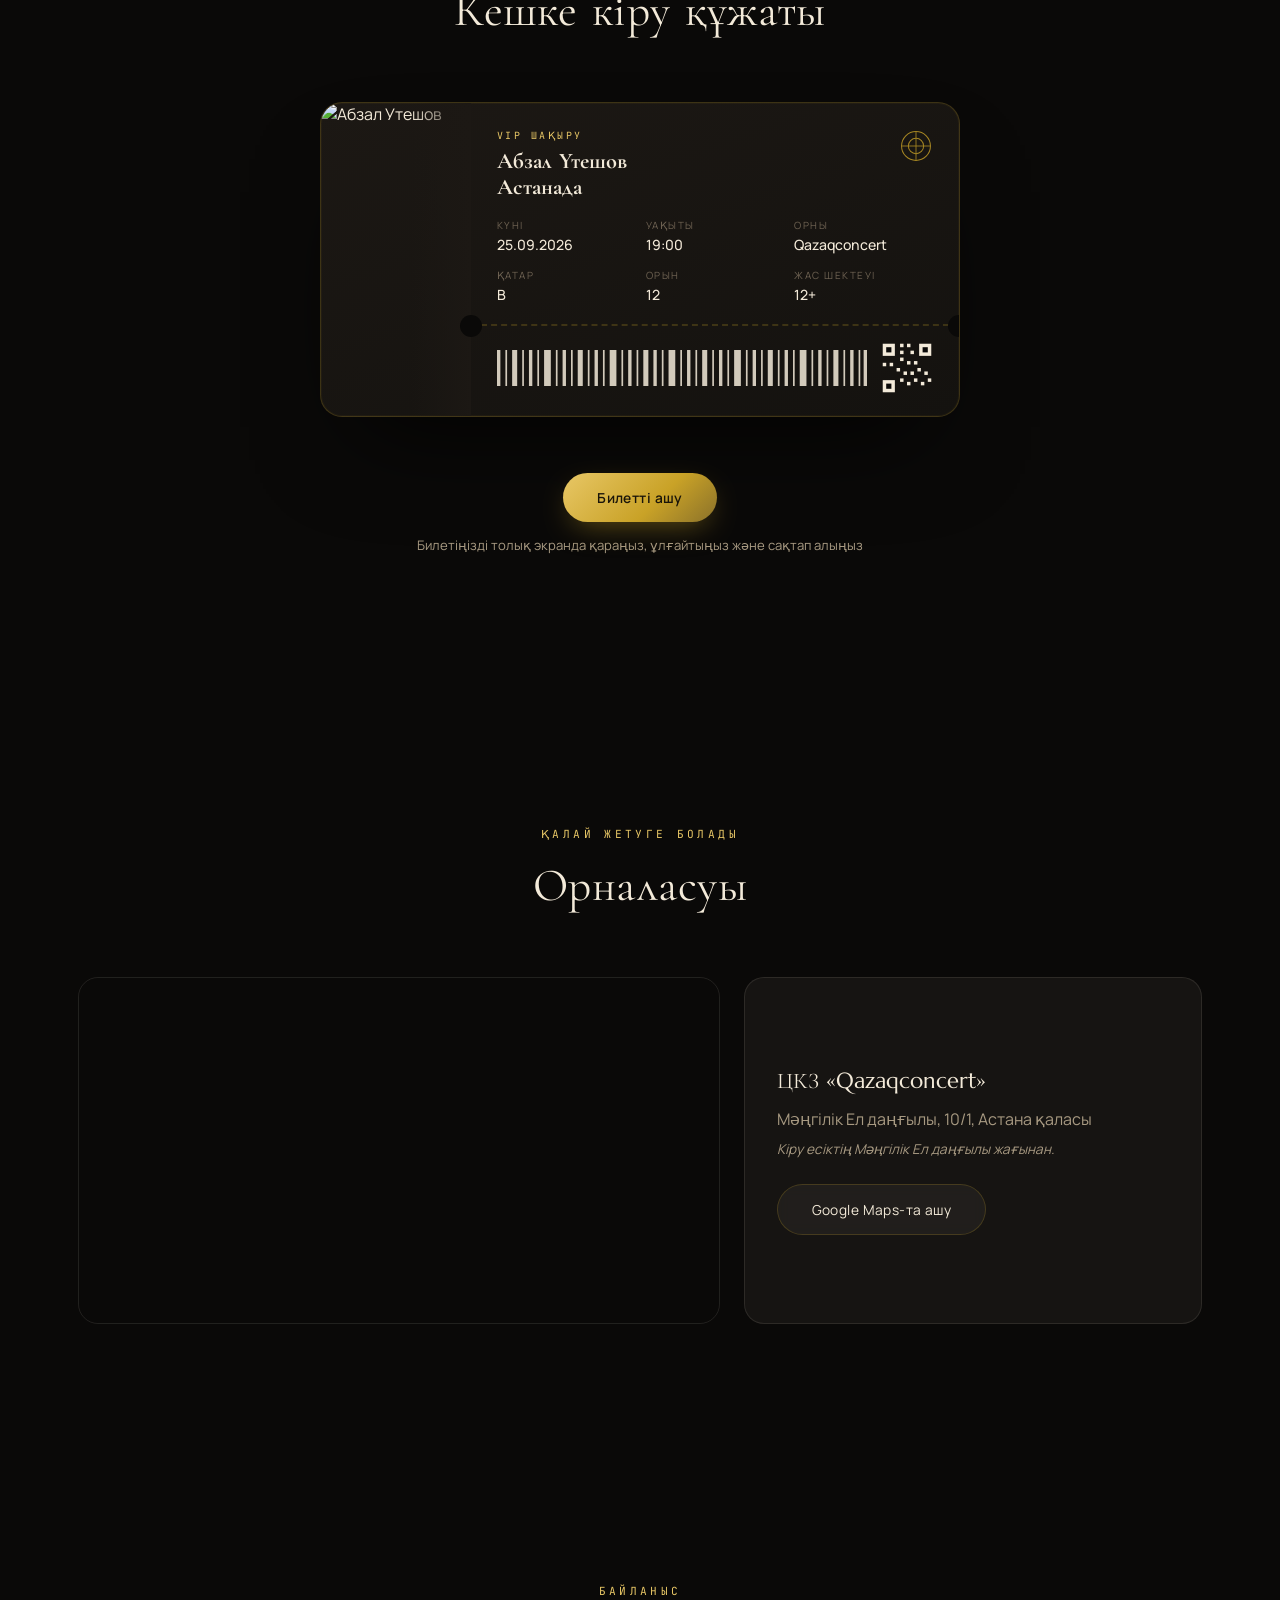
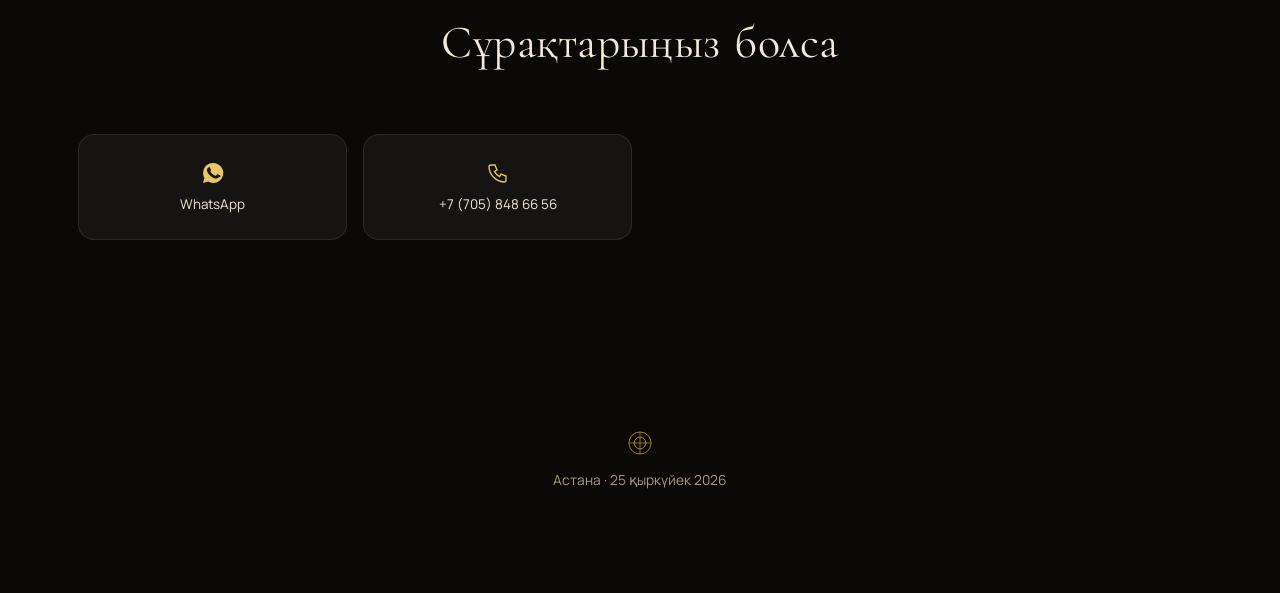
==== commit bb074eff: "Update index.html" ====
--- a/index.html
+++ b/index.html
@@ -246,7 +246,7 @@
 
     <span class="fh-quote-icon" aria-hidden="true">&ldquo;</span>
     <p class="highlight-text">
-      Айнара, сен армандаған межеңе жеттің — <strong>Л.Н. Гумилев атындағы Еуразия ұлттық университетіне</strong>
+      Айнара, сен армандаған межеңе жеттің — <strong>Astana IT University-не</strong>
       <strong>мемлекеттік грантпен</strong> қабылдандың! Бұл — түндер бойы еткен еңбегіңнің, қажымаған
       талпынысыңның және аянбаған тырысыңның ең әдемі жемісі. Алдағы жол сен үшін жаңа білім, жаңа достар
       және жаңа жетістіктерге толы болсын. Біз сенімен шексіз мақтанамыз!
@@ -259,7 +259,7 @@
       </div>
       <div class="gf-item" id="openUnivModalBtn" role="button" tabindex="0">
         <span class="gf-icon">🏛️</span>
-        <span class="gf-text">Л.Н. Гумилев атындағы ЕНУ</span>
+        <span class="gf-text">Astana IT University</span>
       </div>
       <div class="gf-item">
         <span class="gf-icon">⭐</span>
@@ -280,9 +280,9 @@
   <div class="modal-panel univ-modal-panel">
     <button class="modal-close" id="closeUnivModalBtn" aria-label="Жабу">×</button>
     <div class="univ-modal-body">
-      <img src="https://static.tildacdn.com/tild6266-6464-4830-b631-306262373565/9b26e61a-e3c4-4893-b.jpg" alt="Университет ғимараты" class="univ-full-img">
+      <img src="https://astanait.edu.kz/ru/department-social-educational-work" alt="Университет ғимараты" class="univ-full-img">
       <div class="univ-modal-caption">
-        <h3>Л.Н. Гумилев атындағы ЕНУ</h3>
+        <h3>Astana IT University</h3>
         <p>Айнара мемлекеттік білім гранты бойынша білім алатын оқу орны — Астана қаласының жүрегінде</p>
       </div>
     </div>
@@ -454,7 +454,7 @@
   <div class="footer-emblem">
     <svg viewBox="0 0 40 40" width="26" height="26"><circle cx="20" cy="20" r="17" fill="none" stroke="currentColor" stroke-width="1.2"/><circle cx="20" cy="20" r="9" fill="none" stroke="currentColor" stroke-width="1.2"/><line x1="20" y1="3" x2="20" y2="37" stroke="currentColor" stroke-width="1"/><line x1="3" y1="20" x2="37" y2="20" stroke="currentColor" stroke-width="1"/></svg>
   </div>
-  <p>Айнара · ЕНУ грантына құттықтаймыз 🎓 · Абзал Үтешов · Астана · 25 қыркүйек 2026</p>
+  <p> Астана · 25 қыркүйек 2026</p>
 </footer>
 
 <button class="music-fab" id="musicFab" aria-label="Музыканы қосу/өшіру">
@@ -495,4 +495,4 @@
 
 <script src="script.js"></script>
 </body>
-</html>+</html>
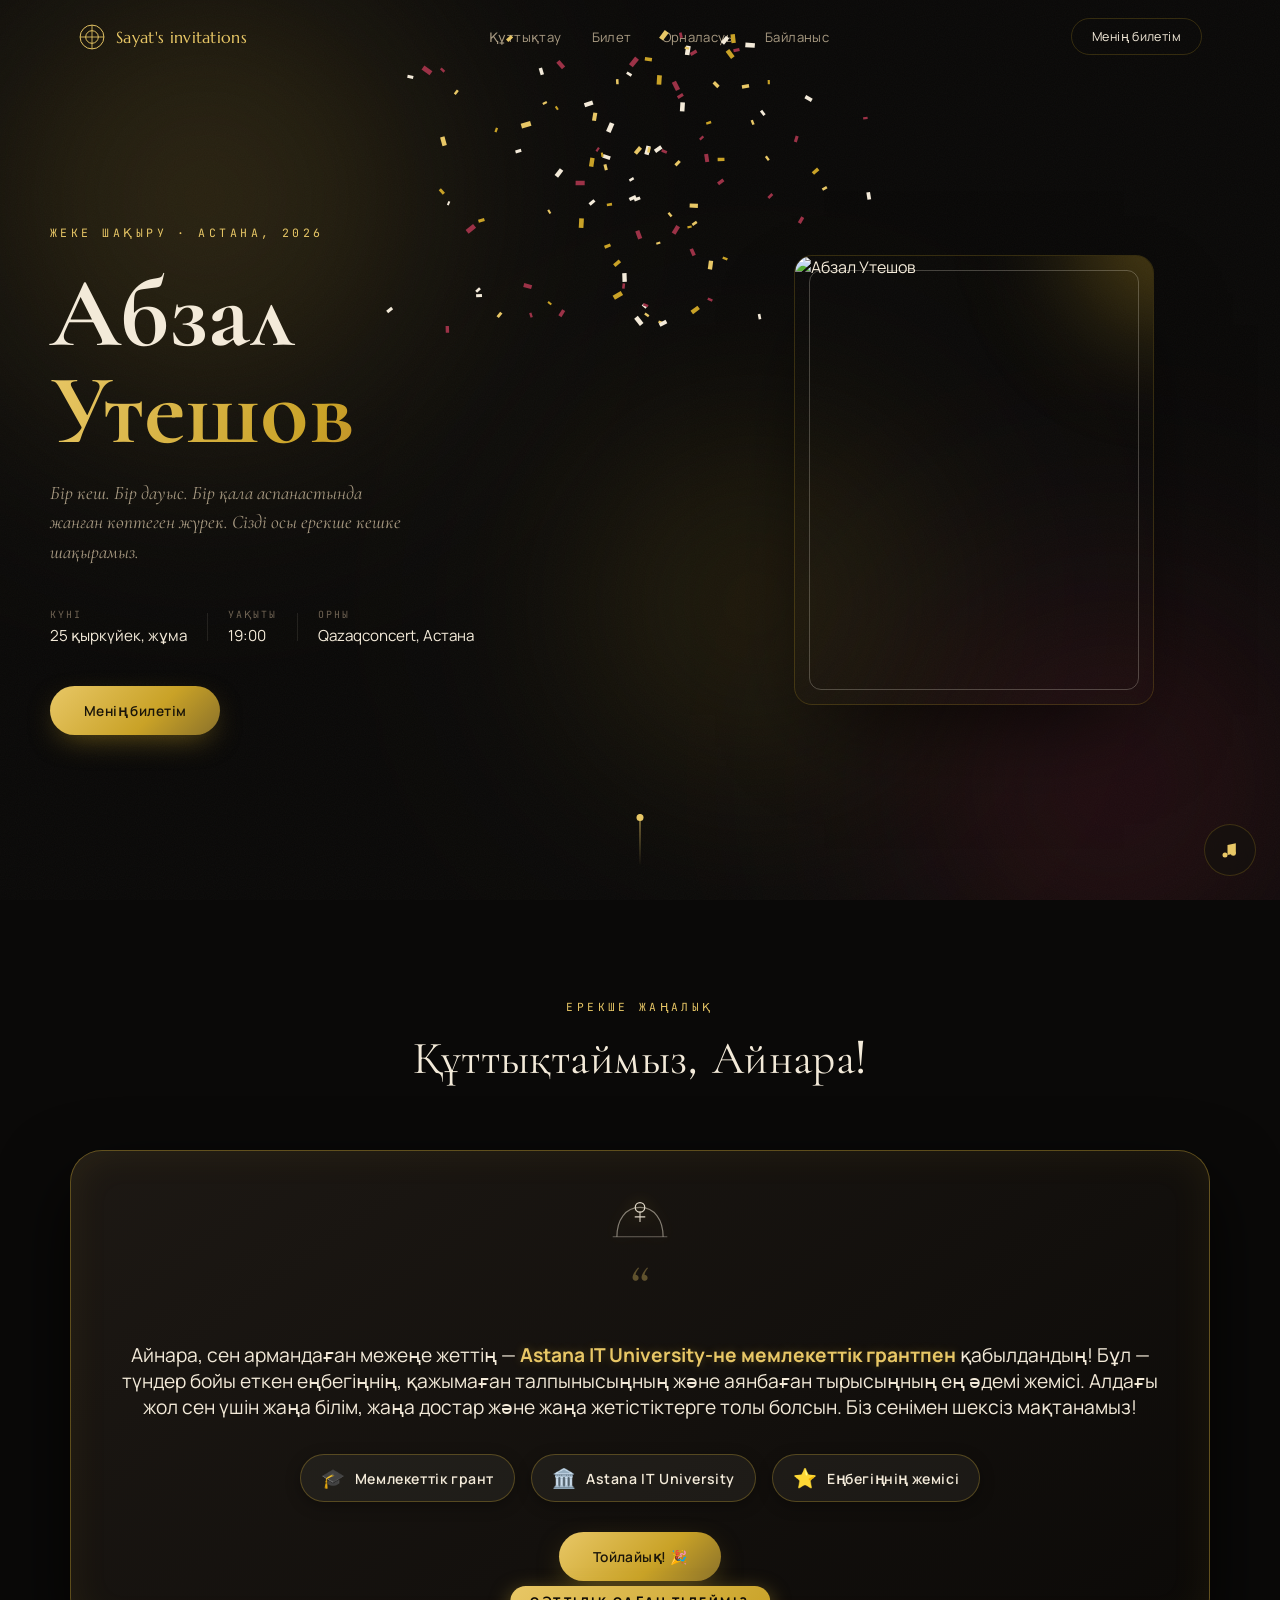
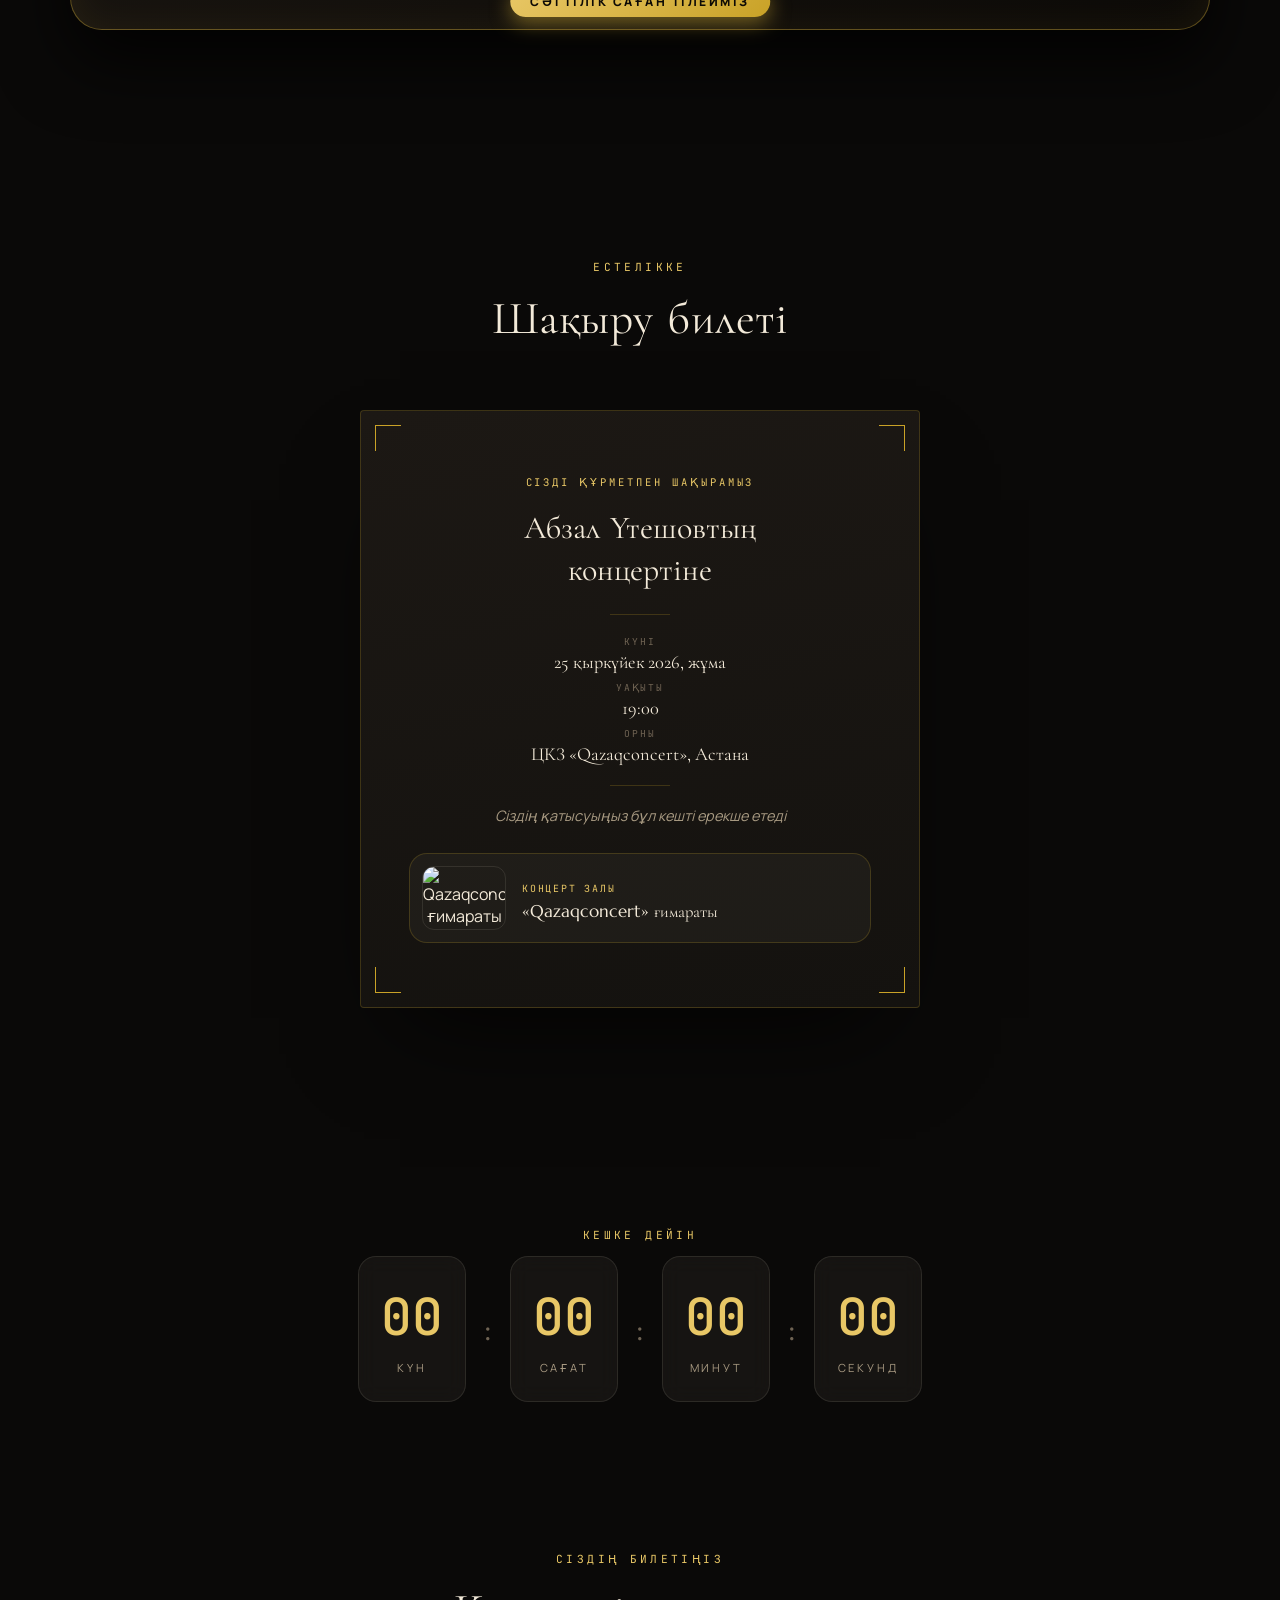
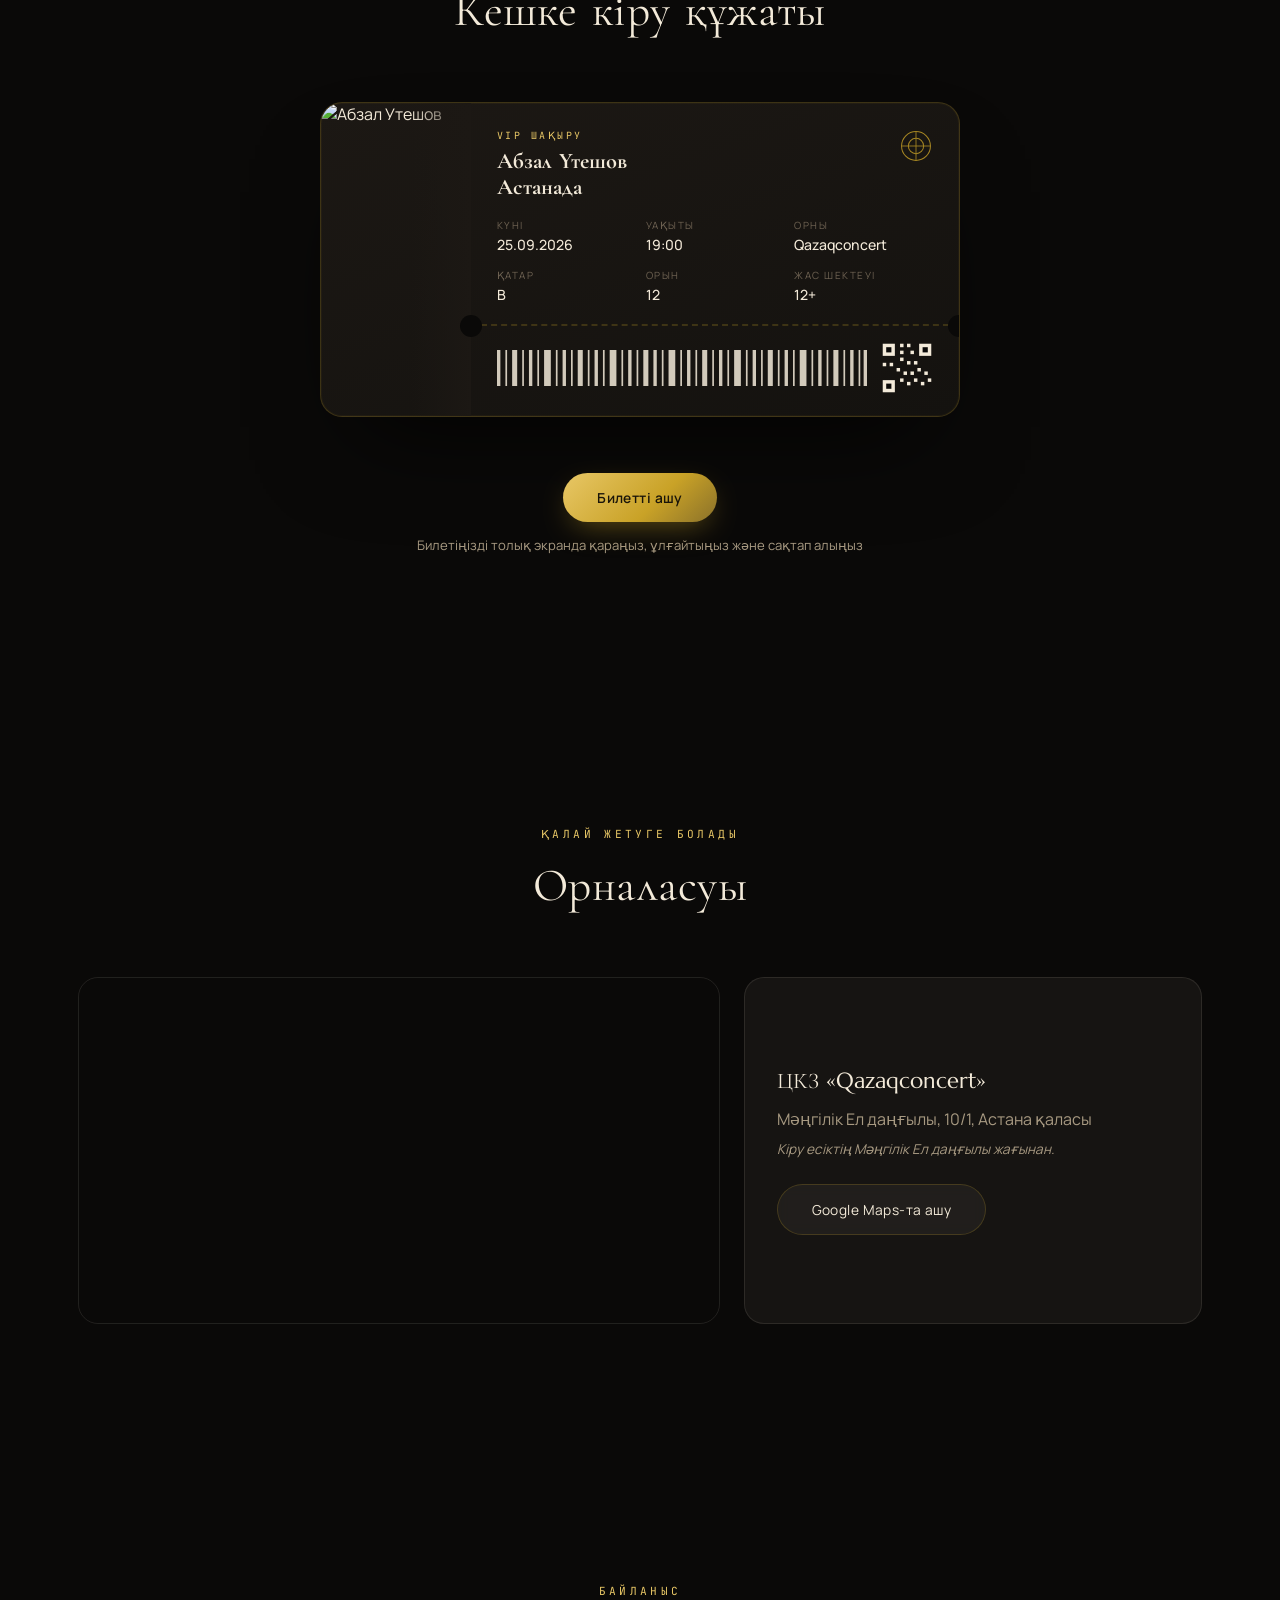
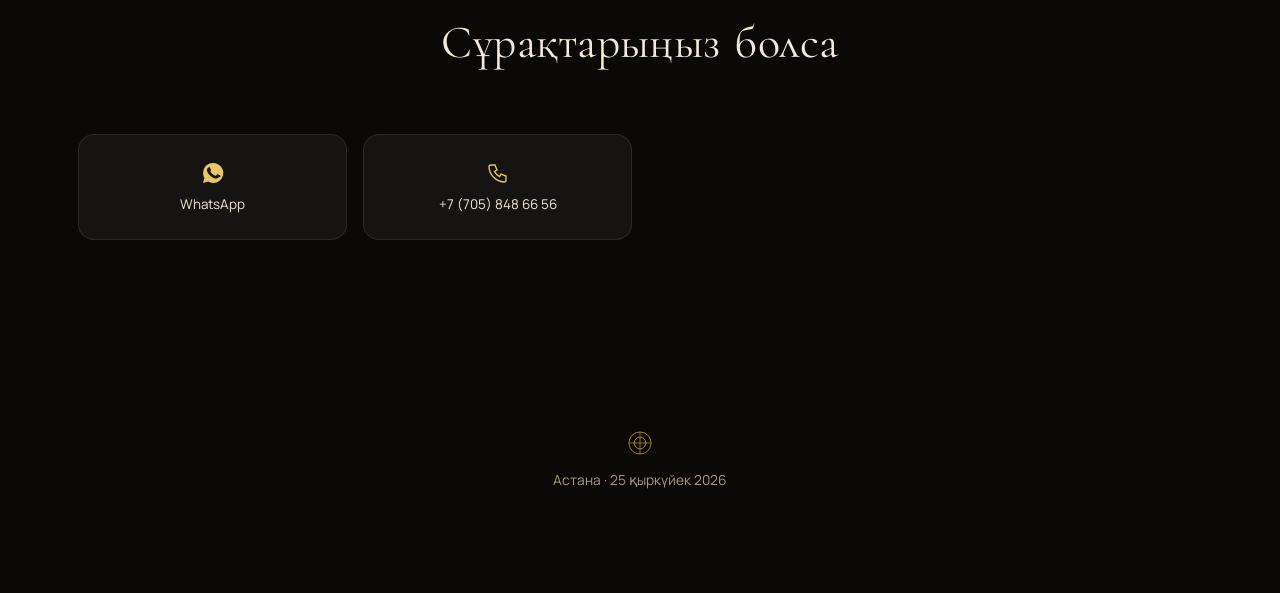
==== commit 09c4fead: "Update index.html" ====
--- a/index.html
+++ b/index.html
@@ -3,8 +3,8 @@
 <head>
 <meta charset="UTF-8">
 <meta name="viewport" content="width=device-width, initial-scale=1.0">
-<title>Айнара — ЕНУ грантына құттықтау & Абзал Үтешов концертіне шақыру</title>
-<meta name="description" content="Айнараны ЕНУ мемлекеттік грантына құттықтаймыз! Сонымен қатар — Абзал Үтешовтың Астанадағы концертіне жеке VIP шақыру.">
+<title>Абзал Үтешов концертіне шақыру</title>
+<meta name="description" content="Айнараны AITU мемлекеттік грантына құттықтаймыз! Сонымен қатар — Абзал Үтешовтың Астанадағы концертіне жеке VIP шақыру.">
 <link rel="preconnect" href="https://fonts.googleapis.com">
 <link rel="preconnect" href="https://fonts.gstatic.com" crossorigin>
 <link href="https://fonts.googleapis.com/css2?family=Marcellus&family=Cormorant+Garamond:ital,wght@0,400;0,500;0,600;1,500&family=Manrope:wght@300;400;500;600;700&family=JetBrains+Mono:wght@400;500&display=swap" rel="stylesheet">
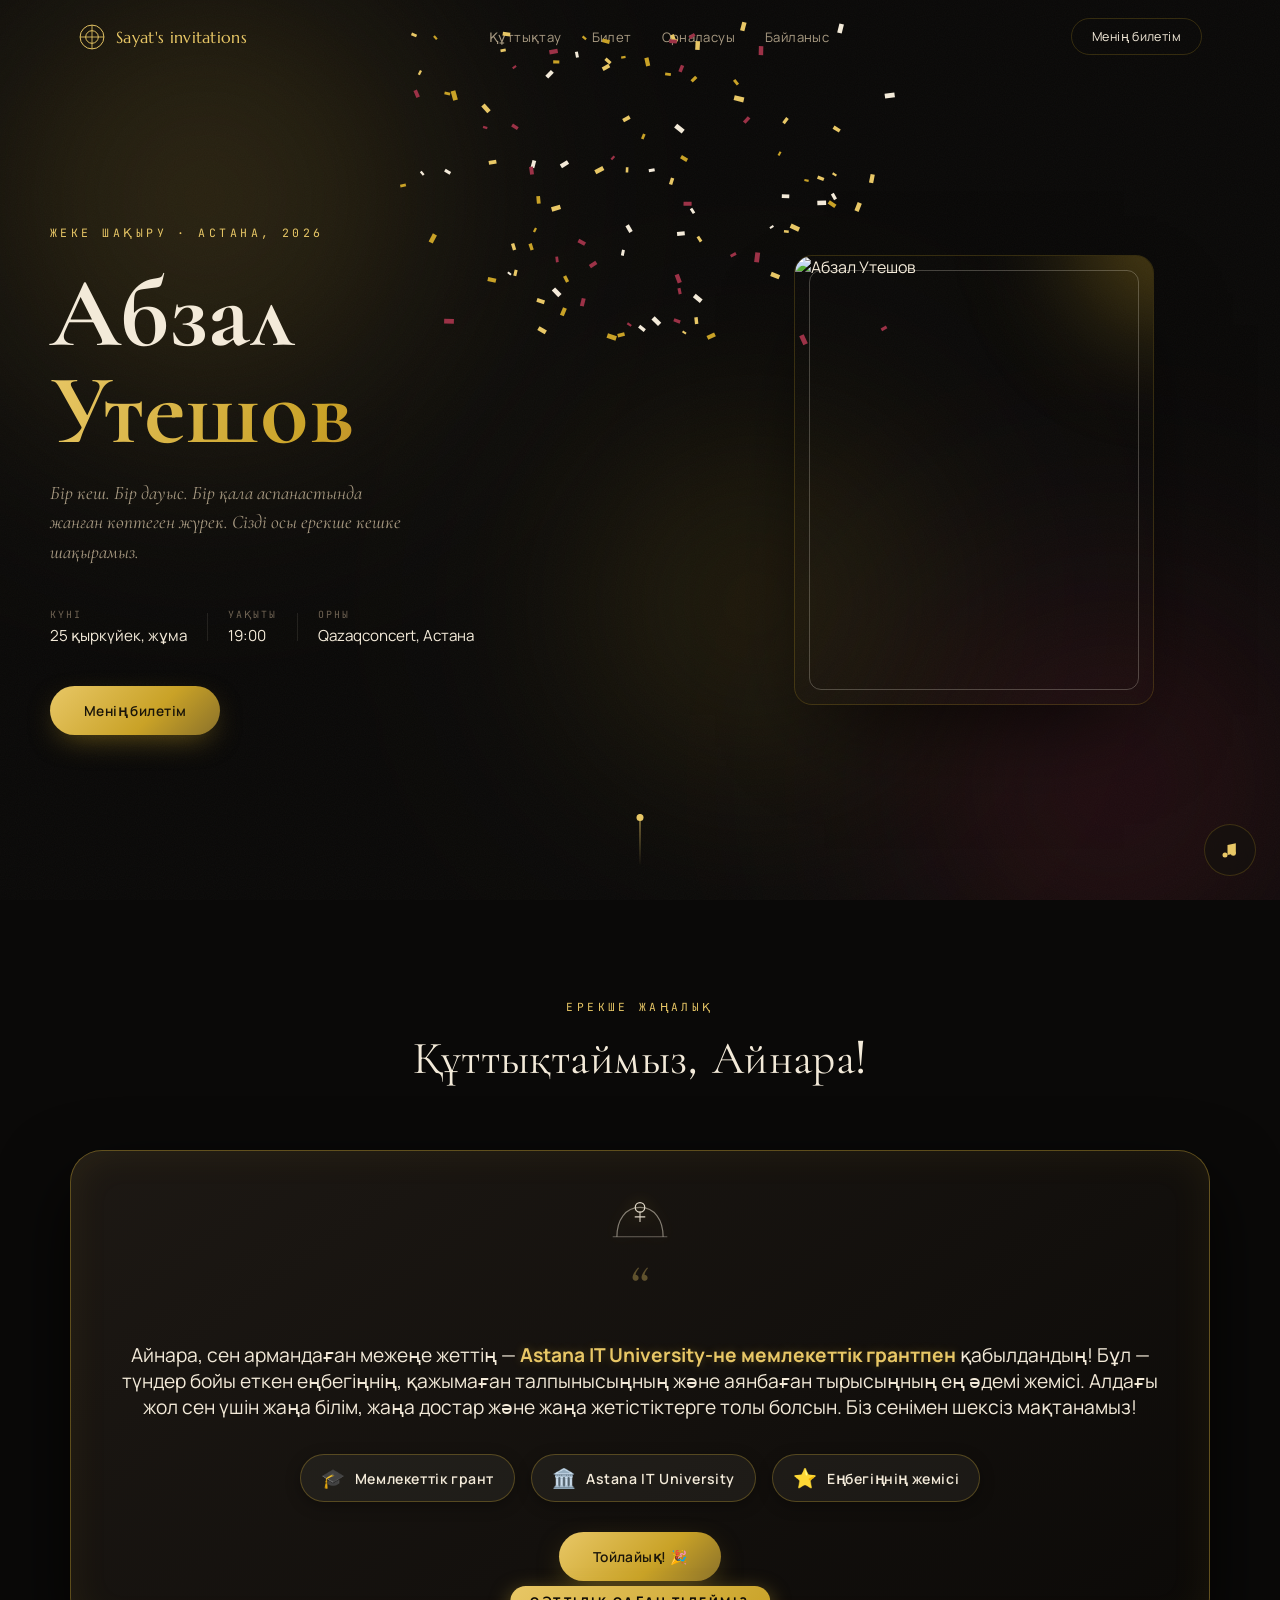
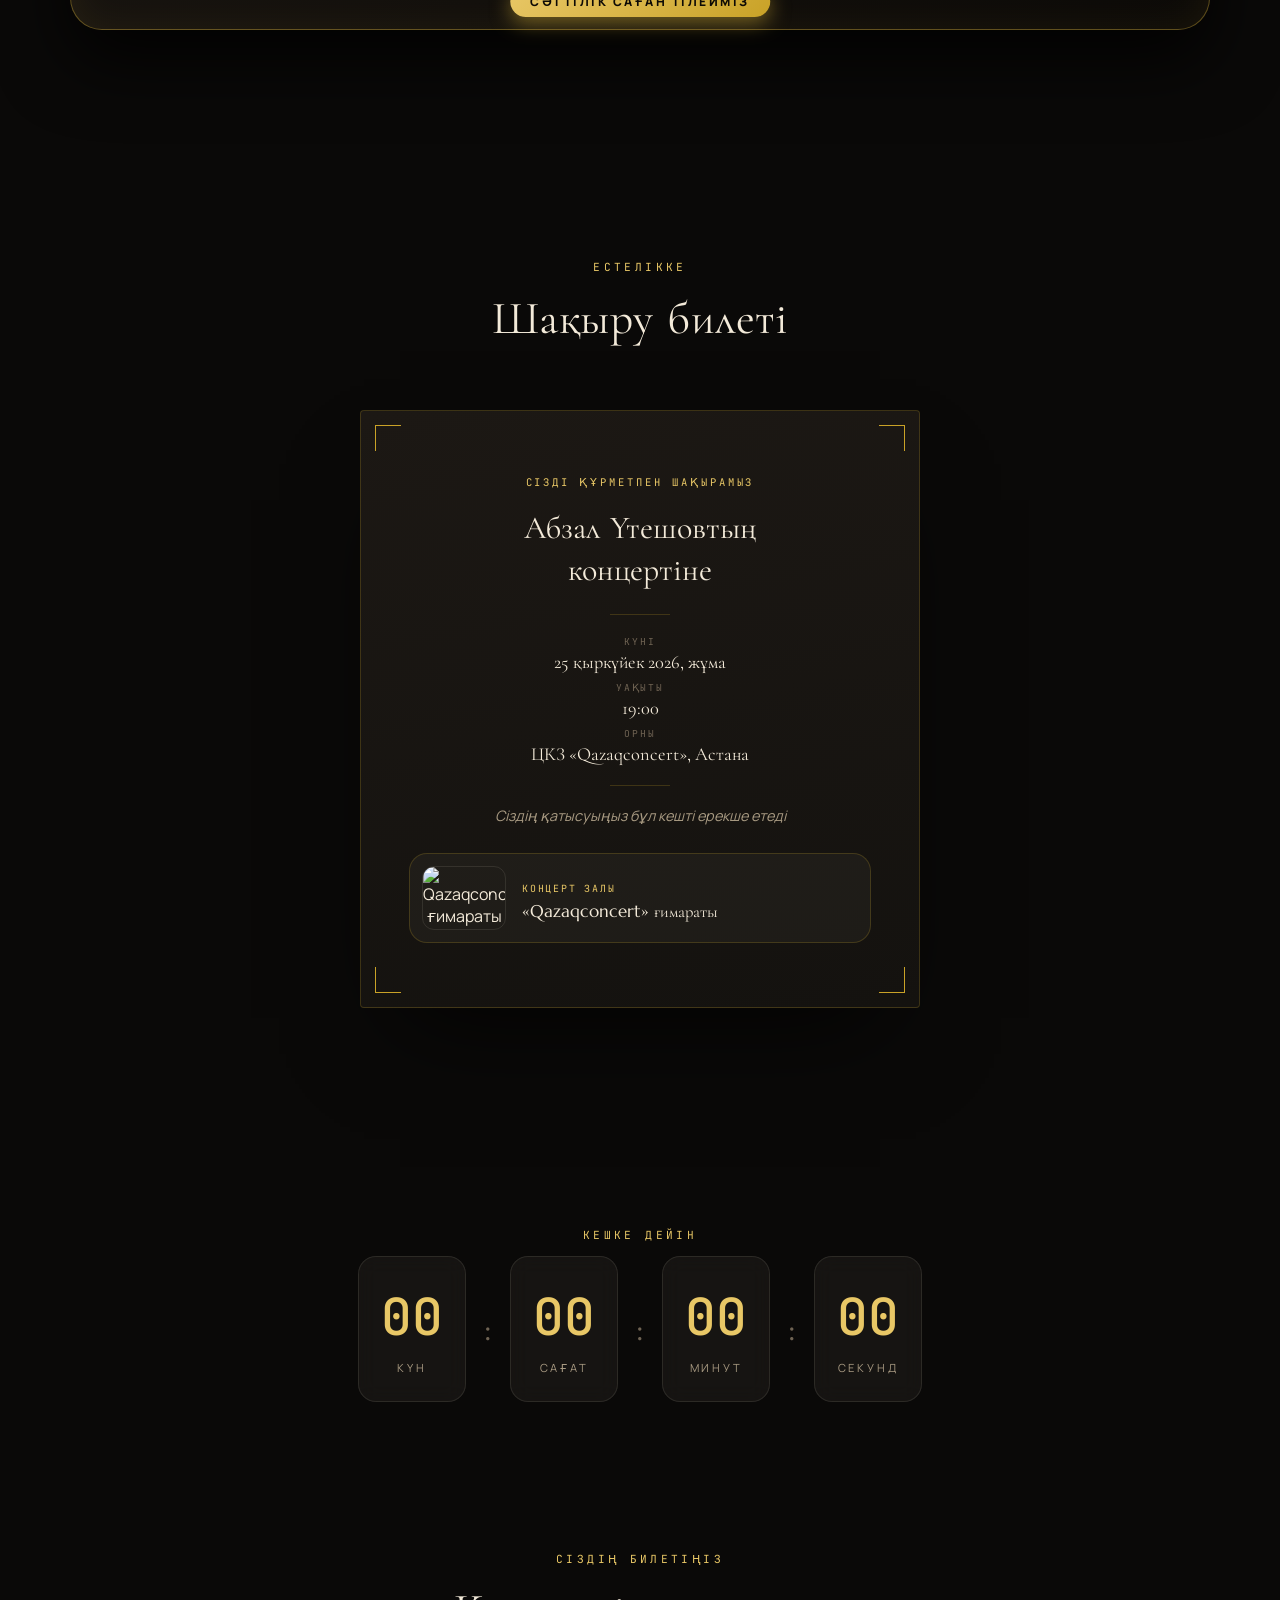
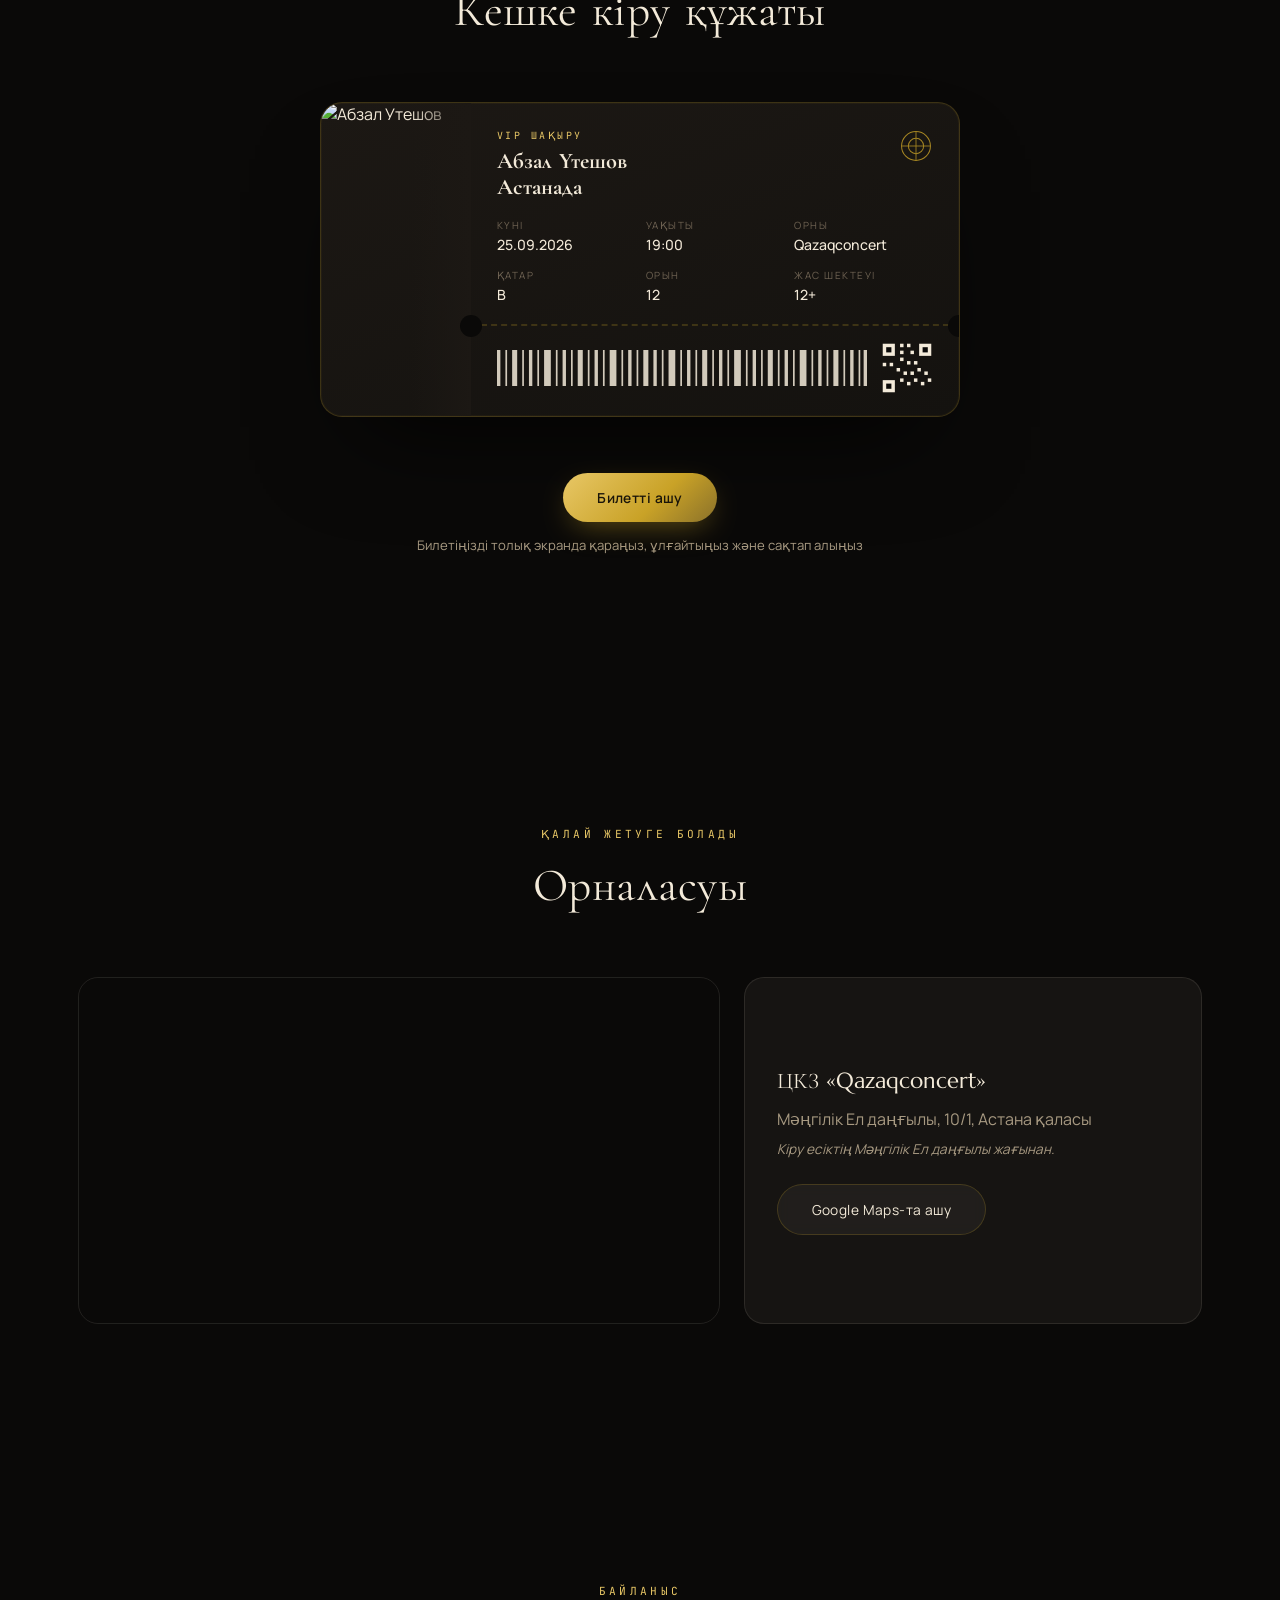
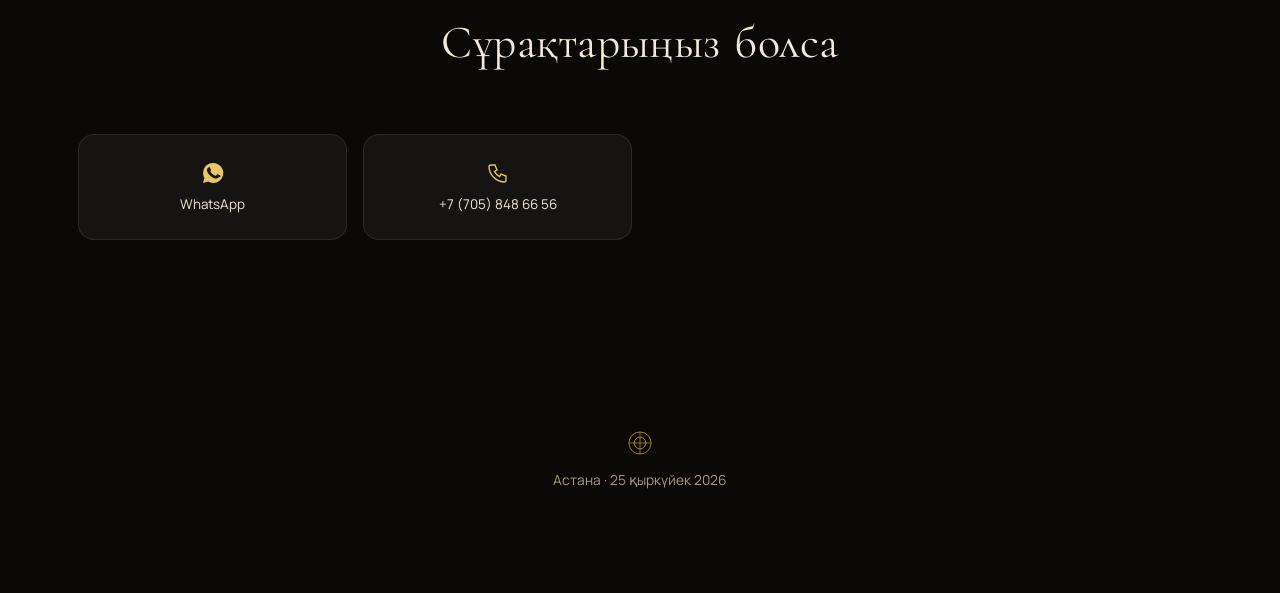
==== commit 8233fb78: "Update index.html" ====
--- a/index.html
+++ b/index.html
@@ -280,7 +280,7 @@
   <div class="modal-panel univ-modal-panel">
     <button class="modal-close" id="closeUnivModalBtn" aria-label="Жабу">×</button>
     <div class="univ-modal-body">
-      <img src="https://astanait.edu.kz/ru/department-social-educational-work" alt="Университет ғимараты" class="univ-full-img">
+      <img src="https://avatars.mds.yandex.net/i?id=c498655bb1eff04f2430e2fb33ae017db14ac182-5163221-images-thumbs&n=13" alt="Университет ғимараты" class="univ-full-img">
       <div class="univ-modal-caption">
         <h3>Astana IT University</h3>
         <p>Айнара мемлекеттік білім гранты бойынша білім алатын оқу орны — Астана қаласының жүрегінде</p>
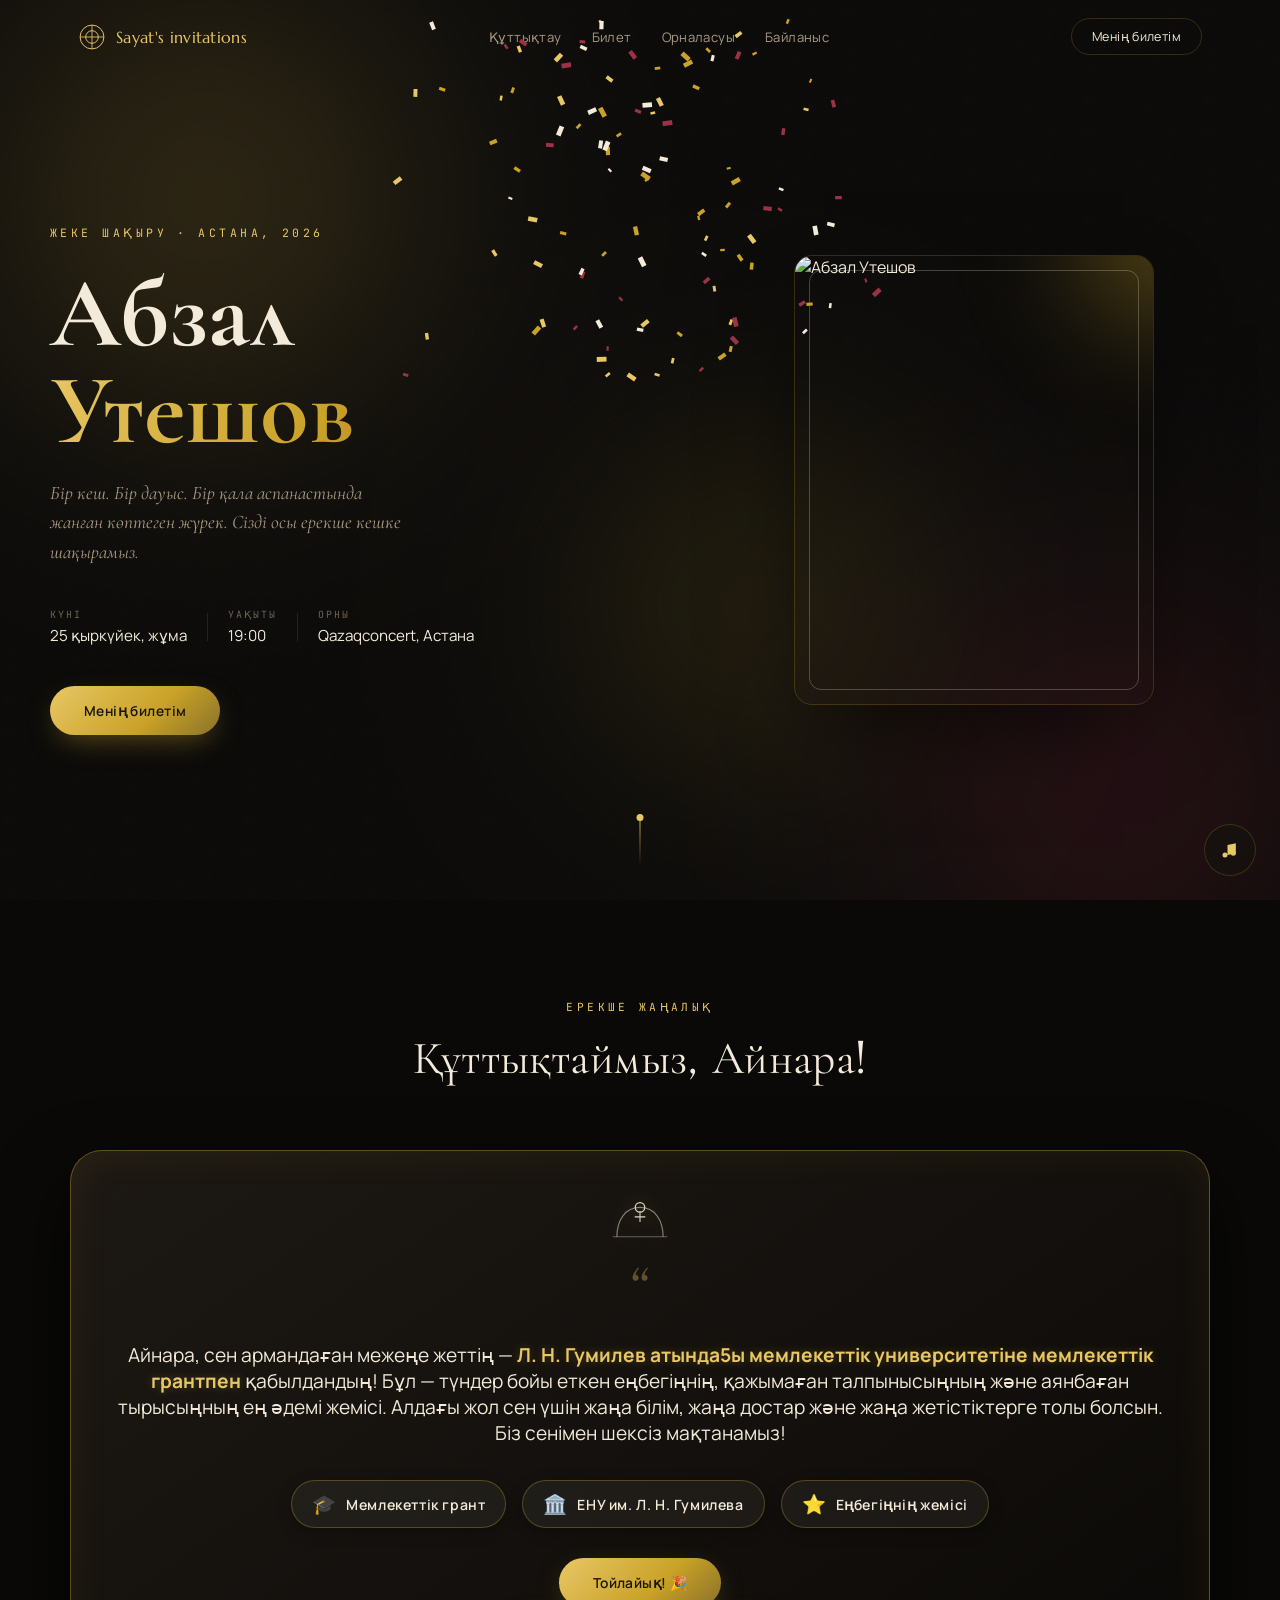
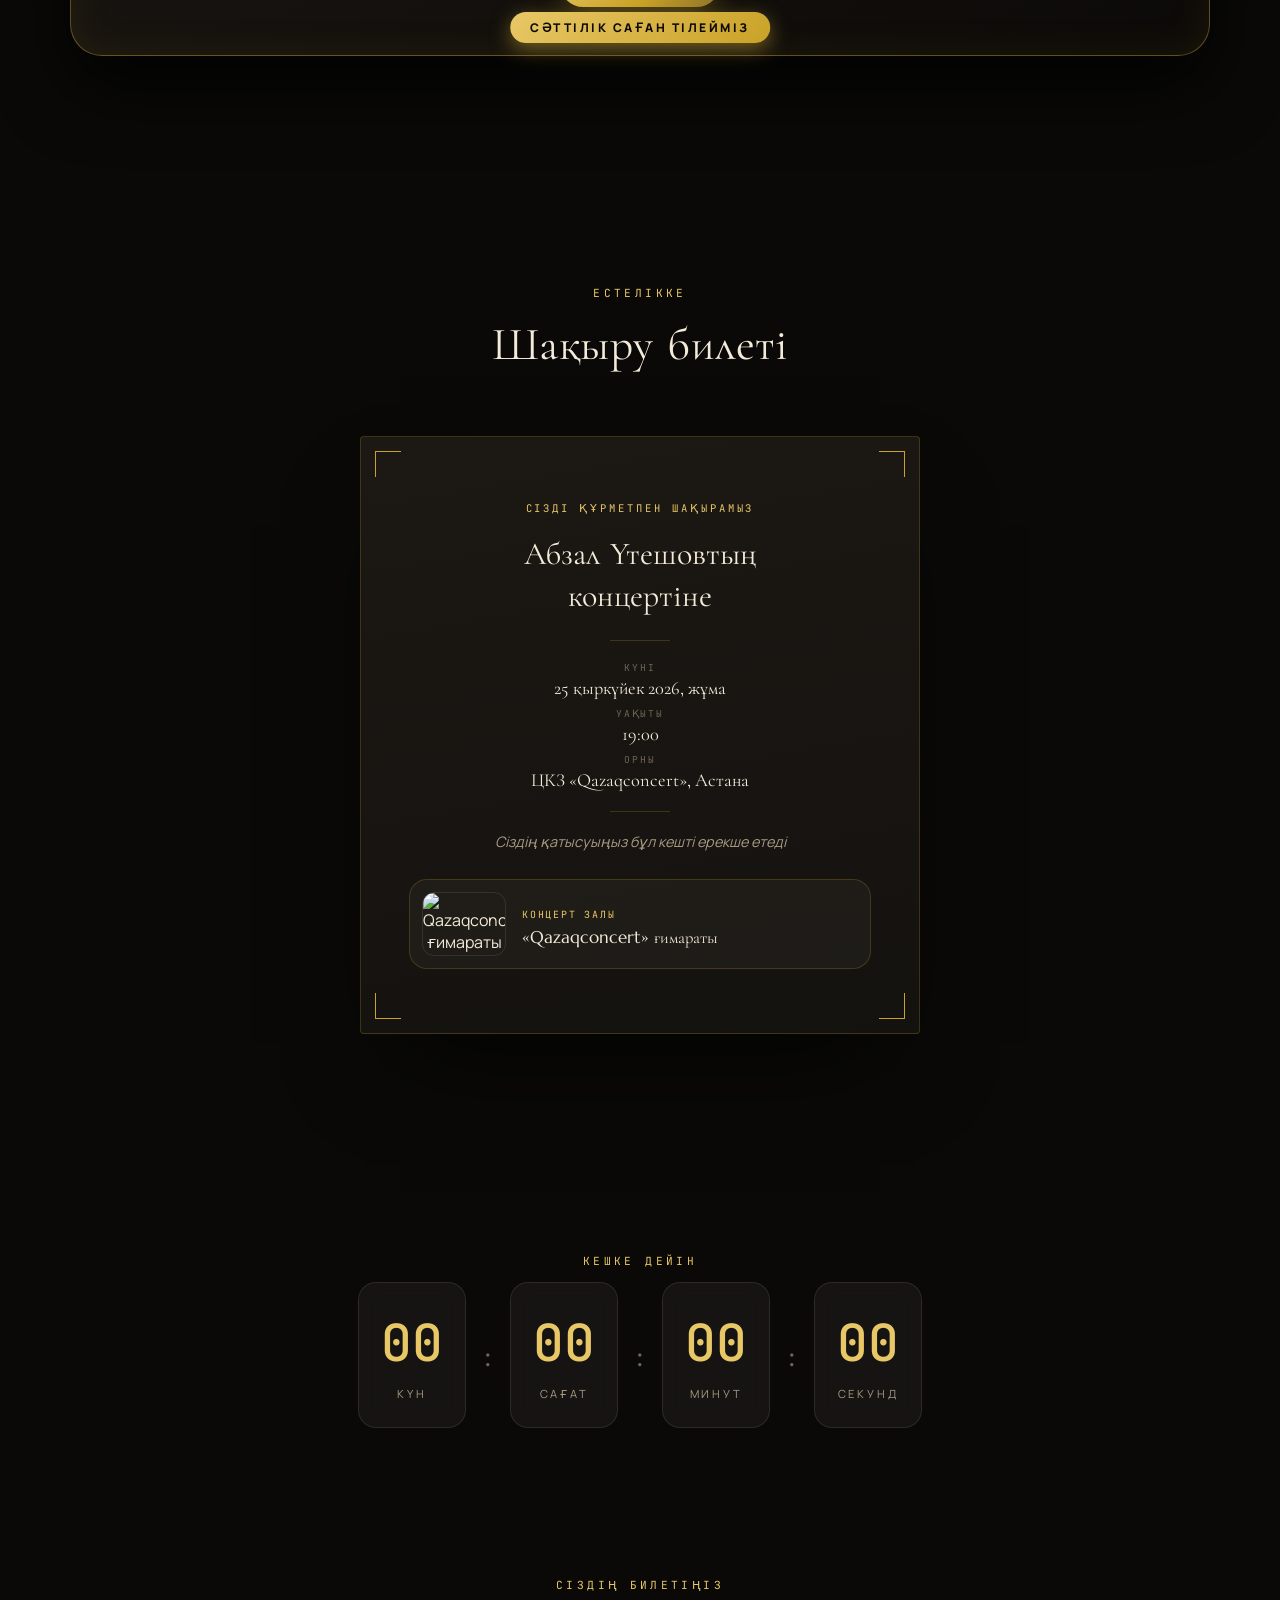
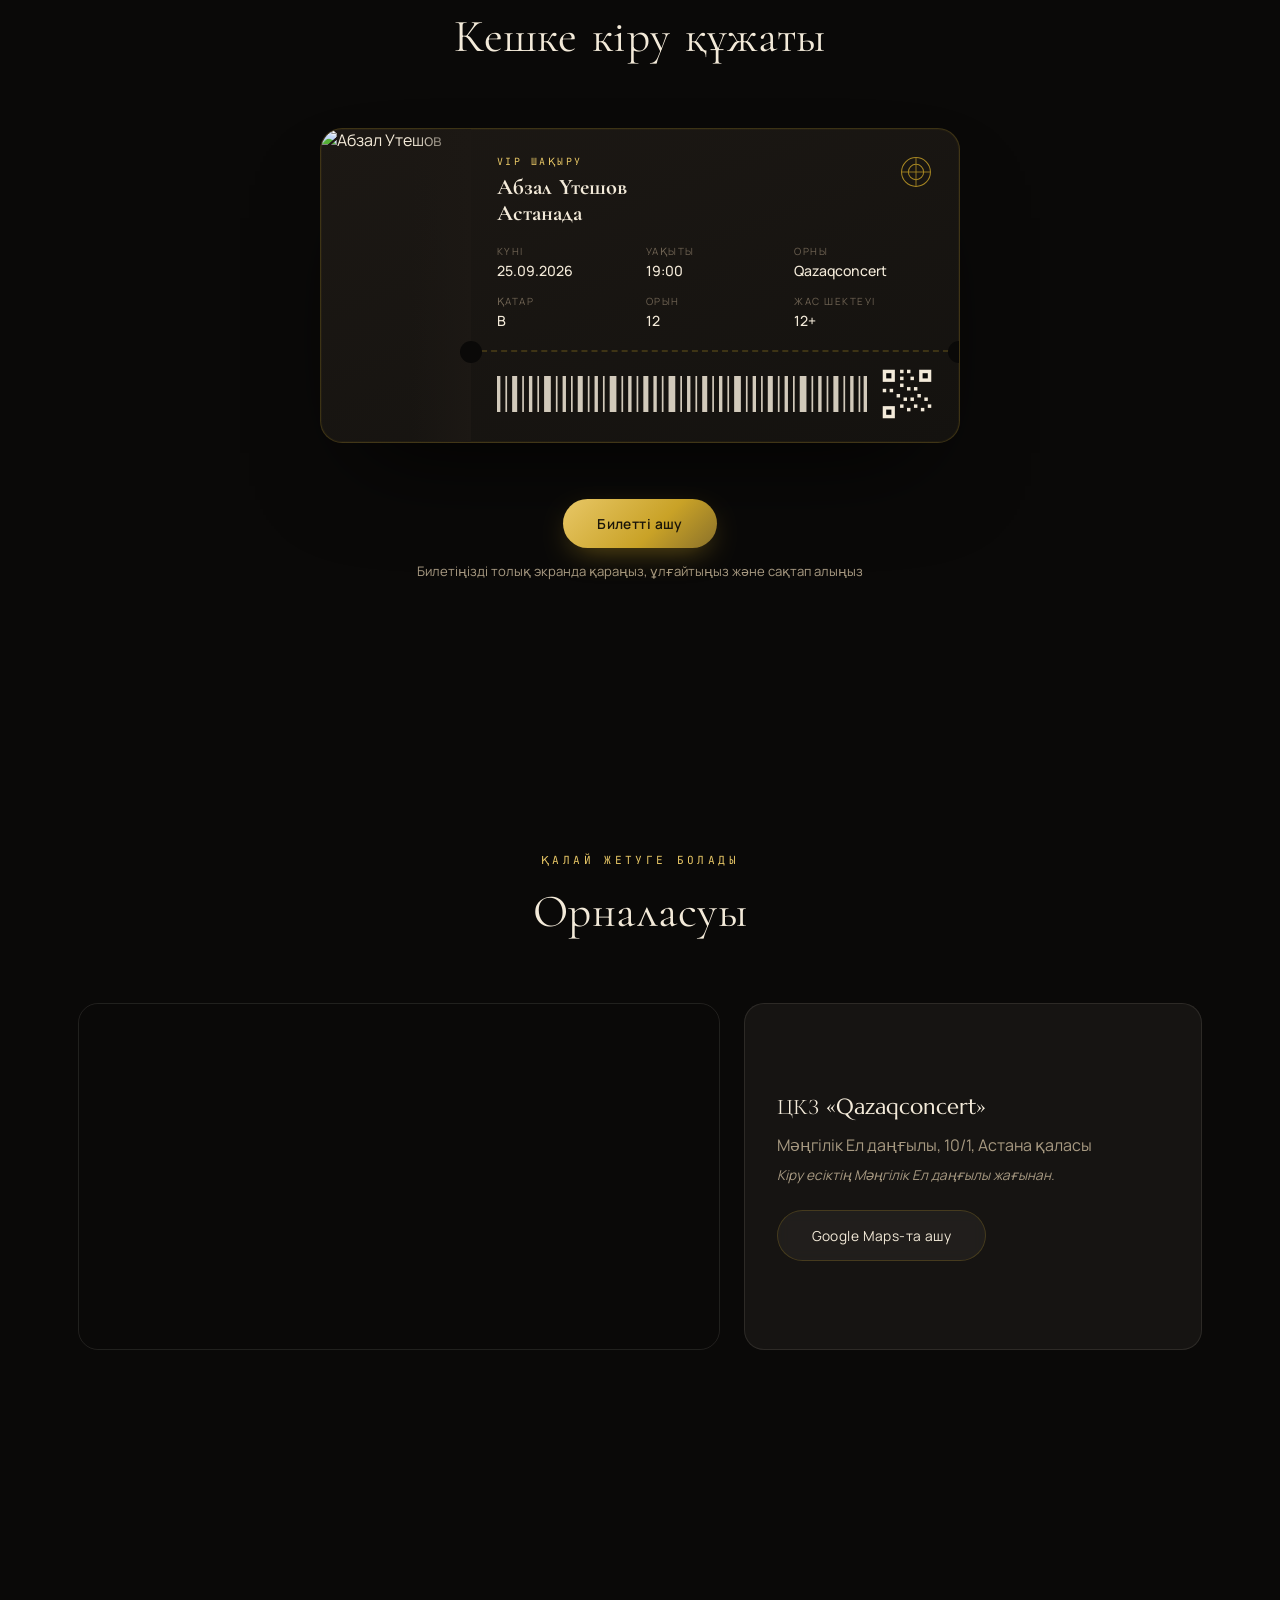
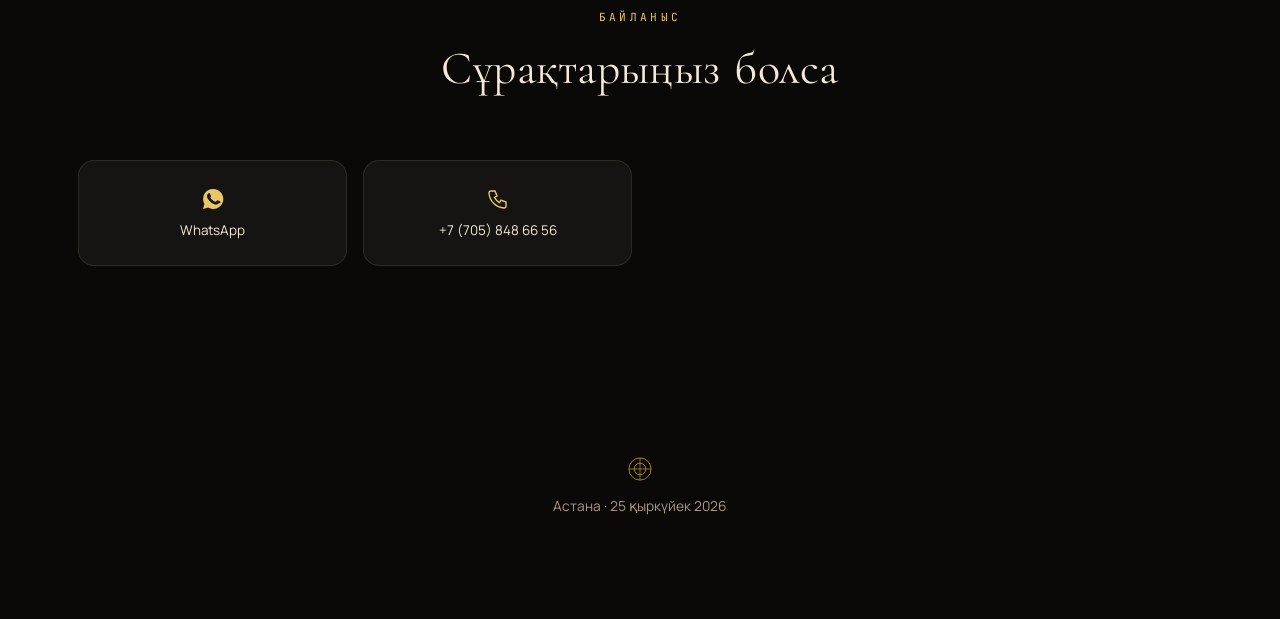
==== commit 9ac8af25: "Update index.html" ====
--- a/index.html
+++ b/index.html
@@ -4,7 +4,7 @@
 <meta charset="UTF-8">
 <meta name="viewport" content="width=device-width, initial-scale=1.0">
 <title>Абзал Үтешов концертіне шақыру</title>
-<meta name="description" content="Айнараны AITU мемлекеттік грантына құттықтаймыз! Сонымен қатар — Абзал Үтешовтың Астанадағы концертіне жеке VIP шақыру.">
+<meta name="description" content="Айнараны Л. Н. Гумилев мемлекеттік грантына құттықтаймыз! Сонымен қатар — Абзал Үтешовтың Астанадағы концертіне жеке VIP шақыру.">
 <link rel="preconnect" href="https://fonts.googleapis.com">
 <link rel="preconnect" href="https://fonts.gstatic.com" crossorigin>
 <link href="https://fonts.googleapis.com/css2?family=Marcellus&family=Cormorant+Garamond:ital,wght@0,400;0,500;0,600;1,500&family=Manrope:wght@300;400;500;600;700&family=JetBrains+Mono:wght@400;500&display=swap" rel="stylesheet">
@@ -246,7 +246,7 @@
 
     <span class="fh-quote-icon" aria-hidden="true">&ldquo;</span>
     <p class="highlight-text">
-      Айнара, сен армандаған межеңе жеттің — <strong>Astana IT University-не</strong>
+      Айнара, сен армандаған межеңе жеттің — <strong>Л. Н. Гумилев атында5ы мемлекеттік университетіне</strong>
       <strong>мемлекеттік грантпен</strong> қабылдандың! Бұл — түндер бойы еткен еңбегіңнің, қажымаған
       талпынысыңның және аянбаған тырысыңның ең әдемі жемісі. Алдағы жол сен үшін жаңа білім, жаңа достар
       және жаңа жетістіктерге толы болсын. Біз сенімен шексіз мақтанамыз!
@@ -259,7 +259,7 @@
       </div>
       <div class="gf-item" id="openUnivModalBtn" role="button" tabindex="0">
         <span class="gf-icon">🏛️</span>
-        <span class="gf-text">Astana IT University</span>
+        <span class="gf-text">ЕНУ им. Л. Н. Гумилева</span>
       </div>
       <div class="gf-item">
         <span class="gf-icon">⭐</span>
@@ -280,9 +280,9 @@
   <div class="modal-panel univ-modal-panel">
     <button class="modal-close" id="closeUnivModalBtn" aria-label="Жабу">×</button>
     <div class="univ-modal-body">
-      <img src="https://avatars.mds.yandex.net/i?id=c498655bb1eff04f2430e2fb33ae017db14ac182-5163221-images-thumbs&n=13" alt="Университет ғимараты" class="univ-full-img">
+      <img src="https://tengrinews.kz/userdata/news/2021/news_439873/thumb_m/photo_364158.jpeg" alt="Университет ғимараты" class="univ-full-img">
       <div class="univ-modal-caption">
-        <h3>Astana IT University</h3>
+        <h3>Л. Н. Гумилев ат.ЕҰУ</h3>
         <p>Айнара мемлекеттік білім гранты бойынша білім алатын оқу орны — Астана қаласының жүрегінде</p>
       </div>
     </div>
